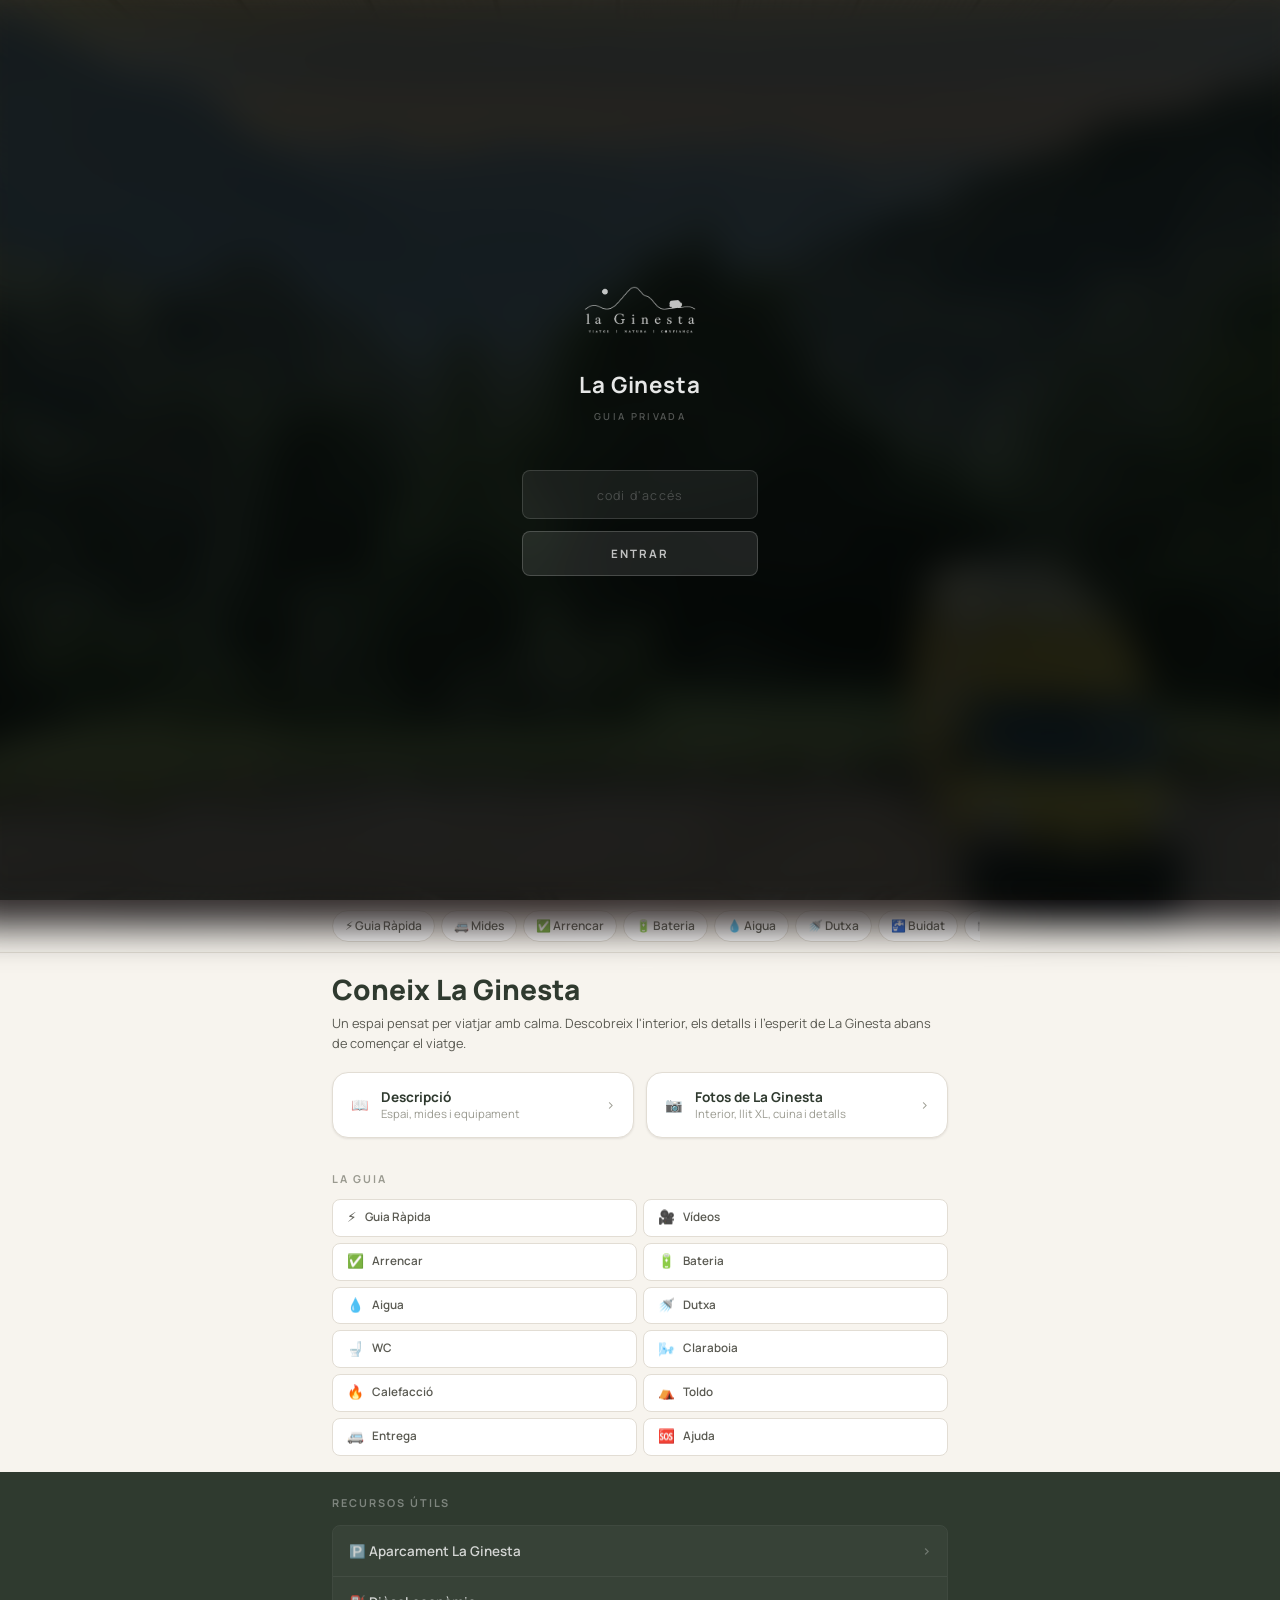
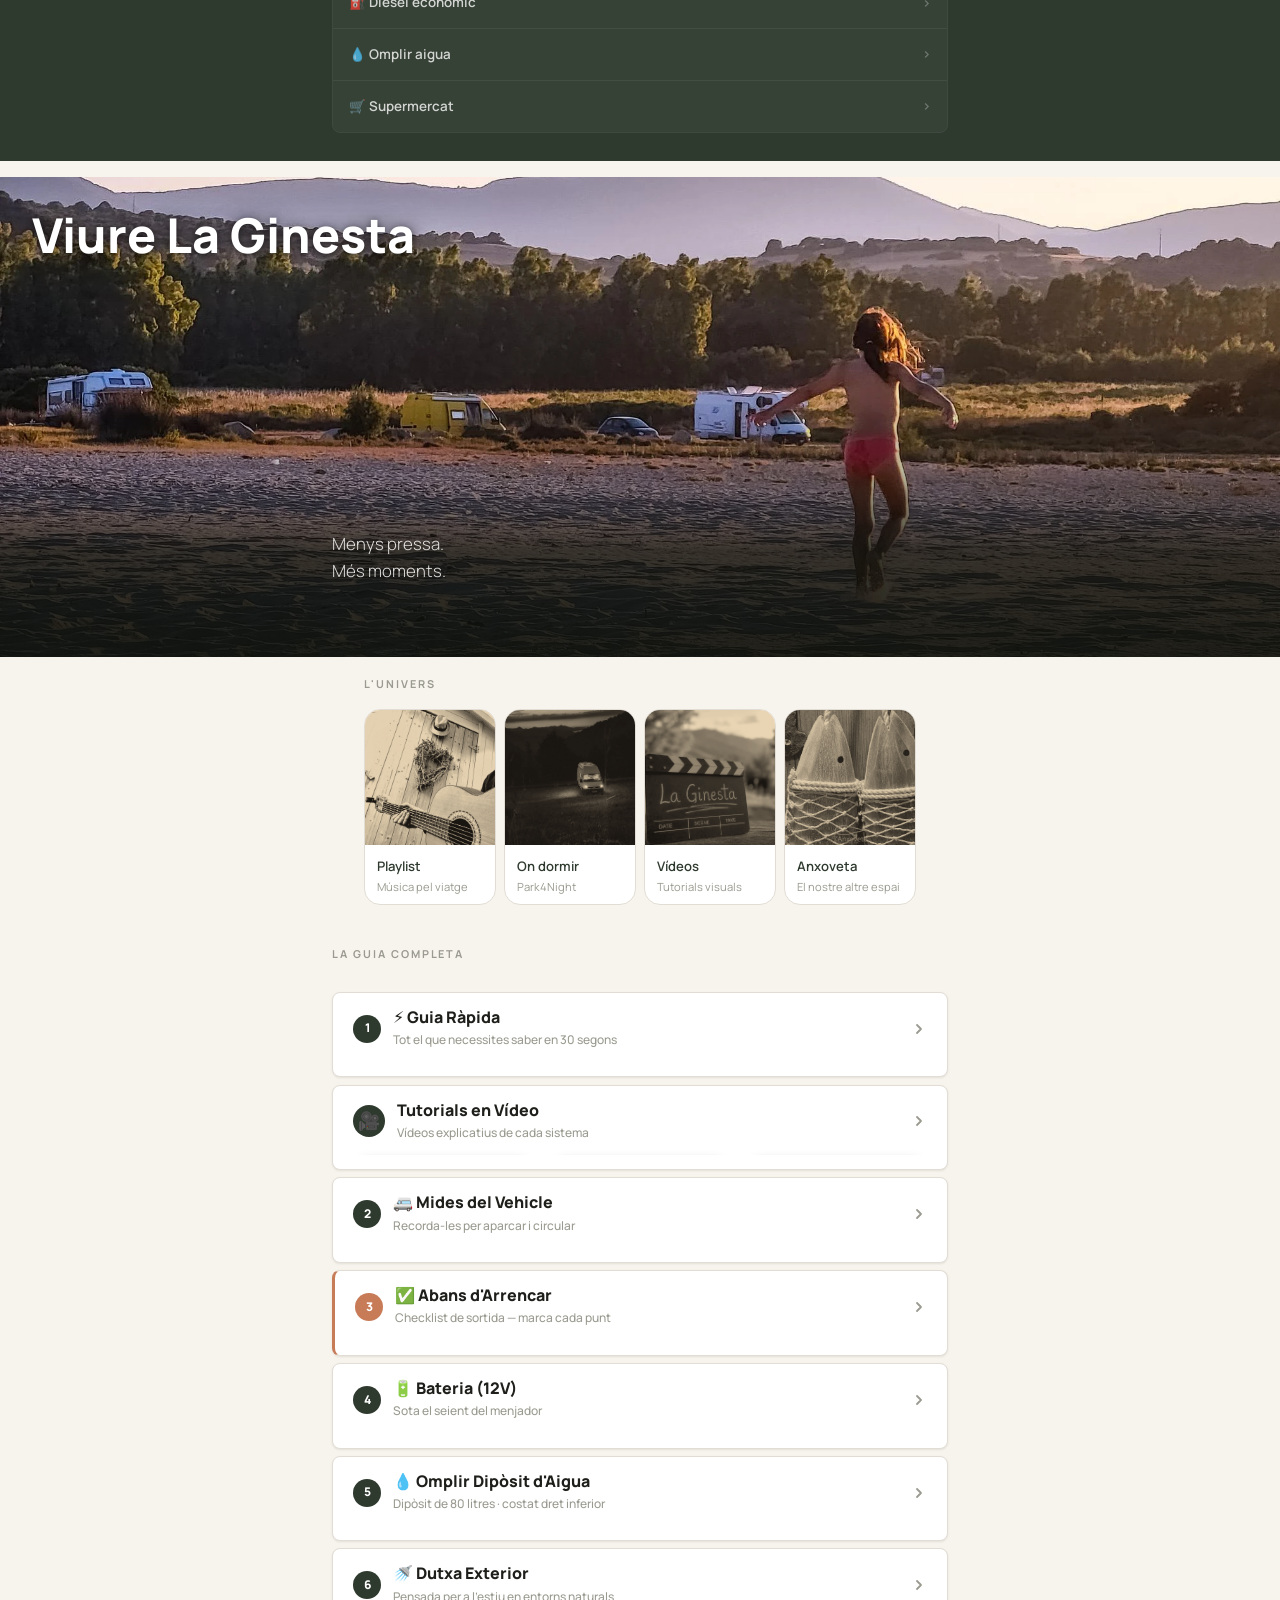
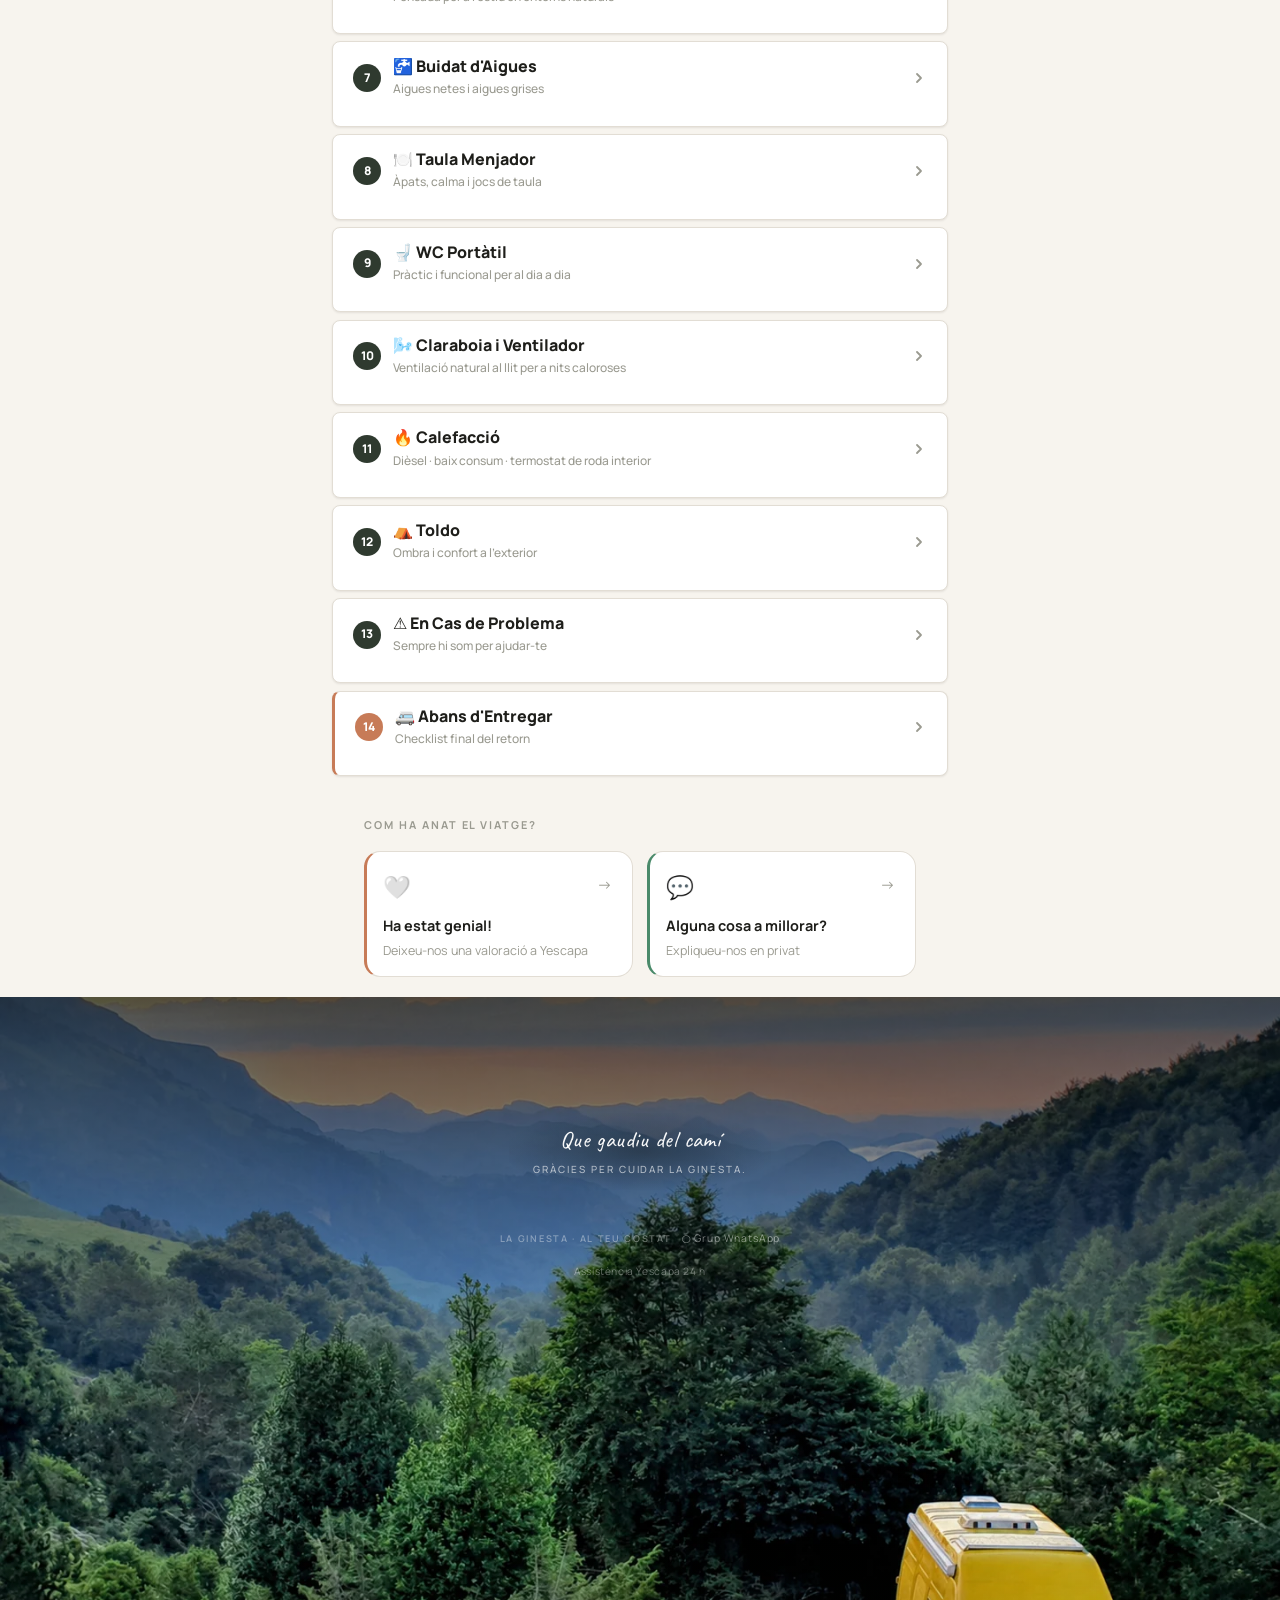
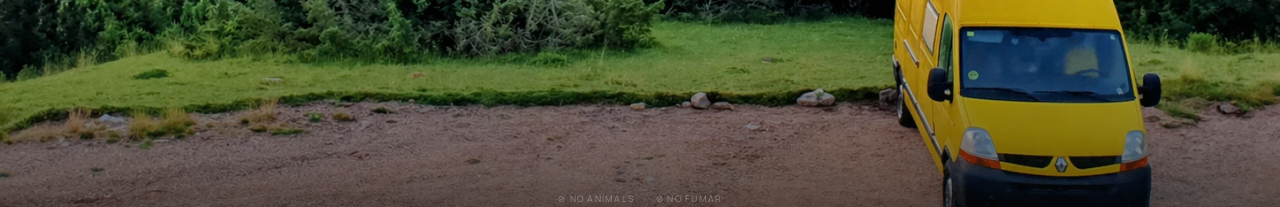
==== index.html @ e5a47723 "Completar migració imatges: buidat, WC i comiat a WebP - Seccions buidat, WC i farewell: últimes ref" ====
<!DOCTYPE html>
<html lang="ca">
<head>
  <meta charset="UTF-8">
  <meta name="viewport" content="width=device-width, initial-scale=1.0">

  <title>La Ginesta — Guia Digital per a Hostes</title>
  <meta name="description" content="La teva llar sobre rodes. Guia digital premium per als hostes de La Ginesta — tot el que necessites per viure el viatge amb calma, confiança i connexió amb la natura.">

  <!-- Open Graph -->
  <meta property="og:title" content="La Ginesta — Guia Digital">
  <meta property="og:description" content="La teva llar sobre rodes. Viatge, Natura i Confiança.">
  <meta property="og:image" content="assets/images/mare-nena-ginesta-interior.webp">
  <meta property="og:type" content="website">
  <meta property="og:locale" content="ca_ES">

  <!-- Favicon -->
  <link rel="icon" href="data:image/svg+xml,<svg xmlns='http://www.w3.org/2000/svg' viewBox='0 0 32 32'><text y='28' font-size='28'>🌾</text></svg>">

  <!-- Fonts -->
  <link rel="preconnect" href="https://fonts.googleapis.com">
  <link rel="preconnect" href="https://fonts.gstatic.com" crossorigin>
  <link href="https://fonts.googleapis.com/css2?family=Manrope:wght@400;500;600;700;800&family=Caveat:wght@600&display=swap" rel="stylesheet">

  <link rel="stylesheet" href="style.css?v=40">
  <script>if(localStorage.getItem('lg-unlocked')==='1'){document.documentElement.classList.add('lg-unlocked');}</script>
</head>
<body>

  <!-- ═══════════════════════════════════════
       PORTA D'ACCÉS PRIVADA
  ═══════════════════════════════════════ -->
  <div class="gate" id="gate" role="dialog" aria-modal="true" aria-label="Accés privat">
    <div class="gate-bg" aria-hidden="true">
      <img src="assets/images/farewell-mountains.webp" alt="" class="gate-bg-img">
      <div class="gate-tint"></div>
    </div>
    <div class="gate-inner">
      <img src="assets/logo/logo-la-ginesta-transparent.png" alt="La Ginesta" class="gate-logo">
      <p class="gate-name">La Ginesta</p>
      <p class="gate-sub">guia privada</p>
      <form class="gate-form" id="gate-form" novalidate>
        <input type="text" class="gate-input" id="gate-input"
               placeholder="codi d'accés"
               autocomplete="off" autocorrect="off"
               autocapitalize="none" spellcheck="false">
        <button type="submit" class="gate-btn">Entrar</button>
      </form>
      <p class="gate-error" id="gate-error" aria-live="polite">Codi incorrecte.</p>
    </div>
  </div>

  <!-- ═══════════════════════════════════════
       HEADER
  ═══════════════════════════════════════ -->
  <header class="site-header" id="site-header">
    <div class="header-inner">
      <a href="#top" class="header-brand">
        <img src="assets/logo/logo-la-ginesta-transparent.png" alt="La Ginesta" class="header-logo">
      </a>
      <nav class="header-nav" aria-label="Navegació">
        <a href="#s-rapida">Guia Ràpida</a>
        <a href="#s-bateria">Bateria</a>
        <a href="#s-aigua">Aigua</a>
        <a href="#s-calefaccio">Calefacció</a>
        <a href="#s-problema">Contacte</a>
        <a href="#s-entregar">Entregar</a>
      </nav>
    </div>
  </header>

  <!-- ═══════════════════════════════════════
       1 · IMPACTE — HERO
  ═══════════════════════════════════════ -->
  <section class="hero" id="top">
    <div class="hero-media">
      <img
        src="assets/images/mare-nena-ginesta-interior.webp"
        alt="Mare i filla relaxant-se a l'interior de La Ginesta amb vista als arbres"
        class="hero-img"
        loading="eager"
      >
      <div class="hero-overlay"></div>
    </div>
    <div class="hero-content">
      <p class="hero-eyebrow">VIATGE · NATURA · CONFIANÇA</p>
      <h1 class="hero-title">La teva llar<br>sobre rodes</h1>
      <p class="hero-sub">La fusta, la llum i la senzillesa creen un ambient<br class="br-desktop"> que convida a baixar el ritme.</p>
      <a href="#s-rapida" class="hero-cta">
        Comença la guia
        <svg width="14" height="14" viewBox="0 0 14 14" fill="none" aria-hidden="true">
          <path d="M7 2v10M2 7l5 5 5-5" stroke="currentColor" stroke-width="1.8" stroke-linecap="round" stroke-linejoin="round"/>
        </svg>
      </a>
      <a href="https://chat.whatsapp.com/KkFQ89DCL0D7LMRkyQKNfV" class="hero-wa-pill" target="_blank" rel="noopener noreferrer" aria-label="Contacte WhatsApp">
        💬 Dubtes? WhatsApp
      </a>
    </div>
    <button class="hero-pan-btn hero-pan-left"  id="hero-pan-left"  aria-label="Explorar esquerra" aria-hidden="true">
      <svg width="18" height="18" viewBox="0 0 18 18" fill="none"><path d="M11 14L6 9l5-5" stroke="white" stroke-width="2" stroke-linecap="round" stroke-linejoin="round"/></svg>
    </button>
    <button class="hero-pan-btn hero-pan-right" id="hero-pan-right" aria-label="Explorar dreta"    aria-hidden="true">
      <svg width="18" height="18" viewBox="0 0 18 18" fill="none"><path d="M7 4l5 5-5 5" stroke="white" stroke-width="2" stroke-linecap="round" stroke-linejoin="round"/></svg>
    </button>
    <div class="hero-scroll-hint" aria-hidden="true">
      <span></span>
    </div>
  </section>

  <!-- ═══════════════════════════════════════
       NAV PILLS (sticky, desktop)
  ═══════════════════════════════════════ -->
  <div class="pills-bar" id="pills-bar" role="navigation" aria-label="Seccions de la guia">
    <div class="pills-inner">
      <a href="#s-rapida"     class="pill">⚡ Guia Ràpida</a>
      <a href="#s-mides"      class="pill">🚐 Mides</a>
      <a href="#s-arrencar"   class="pill">✅ Arrencar</a>
      <a href="#s-bateria"    class="pill">🔋 Bateria</a>
      <a href="#s-aigua"      class="pill">💧 Aigua</a>
      <a href="#s-dutxa"      class="pill">🚿 Dutxa</a>
      <a href="#s-buidat"     class="pill">🚰 Buidat</a>
      <a href="#s-taula"      class="pill">🍽️ Taula</a>
      <a href="#s-wc"         class="pill">🚽 WC</a>
      <a href="#s-claraboia"  class="pill">🌬️ Claraboia</a>
      <a href="#s-calefaccio" class="pill">🔥 Calefacció</a>
      <a href="#s-toldo"      class="pill">⛺ Toldo</a>
      <a href="#s-problema"   class="pill">🆘 Ajuda</a>
      <a href="#s-entregar"   class="pill">🚐 Entregar</a>
    </div>
  </div>

  <main>

    <!-- ═══════════════════════════════════════
         1b · CONEIX LA GINESTA
    ═══════════════════════════════════════ -->
    <section class="know-section fade-in">

      <div class="know-intro">
        <h2 class="know-title">Coneix La Ginesta</h2>
        <p class="know-sub">Un espai pensat per viatjar amb calma. Descobreix l'interior, els detalls i l'esperit de La Ginesta abans de començar el viatge.</p>
      </div>

      <div class="know-cards">

        <!-- Targeta 1: Descripció -->
        <div class="know-card" id="desc-card">
          <button class="know-card-hd" id="desc-toggle" aria-expanded="false" aria-controls="desc-body">
            <span class="know-card-icon">📖</span>
            <div class="know-card-info">
              <p class="know-card-title">Descripció</p>
              <p class="know-card-sub">Espai, mides i equipament</p>
            </div>
            <span class="know-card-arrow">›</span>
          </button>
          <div class="know-card-body-wrap" id="desc-body">
            <div class="know-card-body">
              <p class="desc-body-text">La Ginesta és una <strong>Renault Master L3H3</strong> de 145 cv camperitzada amb un interior de fusta natural que crea un ambient càlid i acollidor, ideal per viatjar en parella o en solitari.</p>
              <ul class="desc-full-list">
                <li><span class="desc-full-icon">🛏️</span> Llit fix XL · 1,88 × 1,70 m</li>
                <li><span class="desc-full-icon">🏠</span> Alçada interior · espai per estar dret</li>
                <li><span class="desc-full-icon">🔥</span> Calefacció estacionària diesel</li>
                <li><span class="desc-full-icon">🍳</span> Cuina completa amb gas</li>
                <li><span class="desc-full-icon">💧</span> Aigüera amb aigua corrent</li>
                <li><span class="desc-full-icon">❄️</span> Nevera portàtil Isotherm</li>
                <li><span class="desc-full-icon">🚲</span> Garatge posterior · espai bicicletes</li>
                <li><span class="desc-full-icon">👥</span> 3 places a la cabina</li>
              </ul>
              <a href="https://www.yescapa.es/campers/114702" class="desc-yescapa" target="_blank" rel="noopener noreferrer">
                Veure fitxa completa a Yescapa <span class="desc-yescapa-arrow">→</span>
              </a>
            </div>
          </div>
        </div>

        <!-- Targeta 2: Fotos -->
        <div class="know-card know-photos" id="know-photos-card">
          <button class="know-card-hd" id="gallery-toggle" aria-expanded="false" aria-controls="gallery-body-wrap">
            <span class="know-card-icon">📷</span>
            <div class="know-card-info">
              <p class="know-card-title">Fotos de La Ginesta</p>
              <p class="know-card-sub">Interior, llit XL, cuina i detalls</p>
            </div>
            <span class="know-card-arrow">›</span>
          </button>
          <div class="gallery-body-wrap" id="gallery-body-wrap">
            <div class="gallery-body">

              <div class="gallery-group">
                <div class="gallery-grid">
                  <figure class="gallery-item"><img src="assets/images/exterior-furgo-platja.webp"    alt="La Ginesta aparcada a la platja" loading="lazy"></figure>
                  <figure class="gallery-item"><img src="assets/images/exterior-furgo-muntanyes.webp" alt="La Ginesta a la muntanya amb natura al voltant" loading="lazy"></figure>
                </div>
              </div>

              <div class="gallery-group">
                <p class="gallery-group-lbl">Llit XL</p>
                <div class="gallery-grid">
                  <figure class="gallery-item"><img src="assets/images/interior-llit-claraboia.webp" alt="Llit gran de La Ginesta amb claraboia i llum natural"  loading="lazy"></figure>
                  <figure class="gallery-item"><img src="assets/images/interior-cuina-llit.webp"      alt="Interior càlid de La Ginesta amb llit i cuina integrats" loading="lazy"></figure>
                </div>
              </div>

              <div class="gallery-group">
                <p class="gallery-group-lbl">Cuina</p>
                <div class="gallery-grid">
                  <figure class="gallery-item"><img src="assets/images/interior-cuina-porta-oberta.webp"  alt="Cuina de La Ginesta amb la porta oberta i natura a fora"  loading="lazy"></figure>
                  <figure class="gallery-item"><img src="assets/images/interior-cuina-nevera.webp"         alt="Nevera portàtil Isotherm a l'interior de La Ginesta" loading="lazy"></figure>
                  <figure class="gallery-item"><img src="assets/images/interior-cuina-aixeta.webp"         alt="Aigüera amb aigua corrent a la cuina de La Ginesta" loading="lazy"></figure>
                </div>
              </div>

              <div class="gallery-group">
                <p class="gallery-group-lbl">Menjador</p>
                <div class="gallery-grid gallery-grid-single">
                  <figure class="gallery-item"><img src="assets/images/interior-taula-menjador.webp" alt="Taula menjador plegable de La Ginesta per als àpats" loading="lazy"></figure>
                </div>
              </div>

              <div class="gallery-group">
                <p class="gallery-group-lbl">Garatge · Espai bicicletes</p>
                <div class="gallery-grid gallery-grid-single">
                  <figure class="gallery-item"><img src="assets/images/interior-posterior-bicicletes.webp" alt="Garatge posterior de La Ginesta amb espai per a bicicletes" loading="lazy"></figure>
                </div>
              </div>

              <div class="gallery-group">
                <p class="gallery-group-lbl">Cabina · 3 places</p>
                <div class="gallery-grid gallery-grid-single">
                  <figure class="gallery-item"><img src="assets/images/interior-cabina-volant.webp" alt="Cabina de conducció de La Ginesta amb tres places" loading="lazy"></figure>
                </div>
              </div>

            </div>
          </div>
        </div>

      </div>
    </section>

    <!-- ═══════════════════════════════════════
         2 · ACCIÓ — Mini dashboard LA GUIA
    ═══════════════════════════════════════ -->
    <nav class="section-grid fade-in" aria-label="Índex de la guia">
      <p class="sec-label">LA GUIA</p>
      <div class="sg-grid">
        <a href="#s-rapida"     class="sg-item"><span class="sg-icon">⚡</span><span class="sg-lbl">Guia Ràpida</span></a>
        <a href="#s-videos"     class="sg-item"><span class="sg-icon">🎥</span><span class="sg-lbl">Vídeos</span></a>
        <a href="#s-arrencar"   class="sg-item"><span class="sg-icon">✅</span><span class="sg-lbl">Arrencar</span></a>
        <a href="#s-bateria"    class="sg-item"><span class="sg-icon">🔋</span><span class="sg-lbl">Bateria</span></a>
        <a href="#s-aigua"      class="sg-item"><span class="sg-icon">💧</span><span class="sg-lbl">Aigua</span></a>
        <a href="#s-dutxa"      class="sg-item"><span class="sg-icon">🚿</span><span class="sg-lbl">Dutxa</span></a>
        <a href="#s-wc"         class="sg-item"><span class="sg-icon">🚽</span><span class="sg-lbl">WC</span></a>
        <a href="#s-claraboia"  class="sg-item"><span class="sg-icon">🌬️</span><span class="sg-lbl">Claraboia</span></a>
        <a href="#s-calefaccio" class="sg-item"><span class="sg-icon">🔥</span><span class="sg-lbl">Calefacció</span></a>
        <a href="#s-toldo"      class="sg-item"><span class="sg-icon">⛺</span><span class="sg-lbl">Toldo</span></a>
        <a href="#s-entregar"   class="sg-item"><span class="sg-icon">🚐</span><span class="sg-lbl">Entrega</span></a>
        <a href="#s-problema"   class="sg-item"><span class="sg-icon">🆘</span><span class="sg-lbl">Ajuda</span></a>
      </div>
    </nav>

    <!-- ═══════════════════════════════════════
         3 · LOGÍSTICA — Recursos útils
    ═══════════════════════════════════════ -->
    <section class="recursos-utils fade-in">
      <div class="ru-wrap">
        <p class="sec-label">RECURSOS ÚTILS</p>
        <div class="ru-list">

          <details class="ru-item">
            <summary class="ru-summary">
              <span>🅿️ Aparcament La Ginesta</span>
              <span class="ru-arrow">›</span>
            </summary>
            <div class="ru-body">
              <p>Situat a Gavà (bona comunicació).</p>
              <p>Rebràs la ubicació exacta directament al grup privat de WhatsApp.</p>
              <p>Pàrquing vigilat durant tot el viatge.</p>
            </div>
          </details>

          <details class="ru-item">
            <summary class="ru-summary">
              <span>⛽ Dièsel econòmic</span>
              <span class="ru-arrow">›</span>
            </summary>
            <div class="ru-body">
              <p>A només 5 minuts del punt d'entrega i retorn.</p>
              <p>ES BonÀrea.</p>
              <a href="https://maps.app.goo.gl/cj6ZBVBxsYHfM6bcA?g_st=ac" class="ru-map" target="_blank" rel="noopener noreferrer">📍 Obrir Google Maps</a>
            </div>
          </details>

          <details class="ru-item">
            <summary class="ru-summary">
              <span>💧 Omplir aigua</span>
              <span class="ru-arrow">›</span>
            </summary>
            <div class="ru-body">
              <p>Punt d'aigua disponible a la mateixa gasolinera BonÀrea.</p>
              <a href="https://maps.app.goo.gl/cj6ZBVBxsYHfM6bcA?g_st=ac" class="ru-map" target="_blank" rel="noopener noreferrer">📍 Obrir Google Maps</a>
            </div>
          </details>

          <details class="ru-item">
            <summary class="ru-summary">
              <span>🛒 Supermercat</span>
              <span class="ru-arrow">›</span>
            </summary>
            <div class="ru-body">
              <p>Zona comercial Ànec Blau.</p>
              <p>Ideal per fer l'última compra abans de sortir.</p>
              <a href="https://maps.app.goo.gl/yVmpdFPgTVzhx3n4A?g_st=ac" class="ru-map" target="_blank" rel="noopener noreferrer">📍 Obrir Google Maps</a>
            </div>
          </details>

        </div>
      </div>
    </section>

    <!-- ═══════════════════════════════════════
         4 · EMOCIÓ — Postal panoràmica
    ═══════════════════════════════════════ -->
    <section class="emotional fade-in">
      <div class="emotional-inner">
        <img
          src="assets/images/platja-nena-llibertat.webp"
          alt="Nena corrent lliure a la platja al capvespre, vivint el moment"
          class="emotional-img"
          loading="lazy"
        >
        <div class="emotional-overlay"></div>
        <h2 class="emotional-title">Viure La Ginesta</h2>
        <div class="emotional-content">
          <p class="emotional-sub">Menys pressa.<br>Més moments.</p>
        </div>
      </div>
    </section>

    <!-- ═══════════════════════════════════════
         5 · EXPERIÈNCIA — L'univers La Ginesta
    ═══════════════════════════════════════ -->
    <section class="experiencia fade-in">
      <div class="container">
        <p class="sec-label">L'UNIVERS</p>
        <div class="exp-grid">

          <a href="https://open.spotify.com/" class="exp-card exp-card-photo" target="_blank" rel="noopener noreferrer">
            <img src="assets/images/exp-playlist-guitarra.webp" alt="Guitarra al costat de la mar — playlist de viatge La Ginesta" class="exp-card-img" style="object-position: center 60%;" loading="lazy">
            <div class="exp-info">
              <strong class="exp-name">Playlist</strong>
              <span class="exp-sub">Música pel viatge</span>
            </div>
          </a>

          <a href="https://share.google/sXTdrcIyOlNzTImpw" class="exp-card exp-card-photo" target="_blank" rel="noopener noreferrer">
            <img src="assets/images/exp-park4night-furgoneta.webp" alt="Furgoneta camping al Park4Night — on dormir amb La Ginesta" class="exp-card-img" style="object-position: center 30%;" loading="lazy">
            <div class="exp-info">
              <strong class="exp-name">On dormir</strong>
              <span class="exp-sub">Park4Night</span>
            </div>
          </a>

          <a href="#s-videos" class="exp-card exp-card-photo">
            <img src="assets/images/exp-videos-claqueta.webp" alt="Claqueta de cinema — tutorials en vídeo de La Ginesta" class="exp-card-img" style="object-position: center 55%;" loading="lazy">
            <div class="exp-info">
              <strong class="exp-name">Vídeos</strong>
              <span class="exp-sub">Tutorials visuals</span>
            </div>
          </a>

          <a href="https://airbnb.com/h/anxoveta" class="exp-card exp-card-photo" target="_blank" rel="noopener noreferrer">
            <img src="assets/images/exp-anxoveta-sepia.webp" alt="Anxoveta — l'altre espai de La Ginesta a Airbnb" class="exp-card-img" style="object-position: center 18%;" loading="lazy">
            <div class="exp-info">
              <strong class="exp-name">Anxoveta</strong>
              <span class="exp-sub">El nostre altre espai</span>
            </div>
          </a>

        </div>
      </div>
    </section>

    <!-- ═══════════════════════════════════════
         7 · UTILITAT — Guia completa (accordion)
    ═══════════════════════════════════════ -->
    <div class="guide-label container fade-in">
      <p class="sec-label">LA GUIA COMPLETA</p>
    </div>

    <div class="cards-wrap">

      <!-- ─── 1 · GUIA RÀPIDA ──────────────── -->
      <section id="s-rapida" class="card fade-in">
        <div class="card-hd">
          <span class="card-num">1</span>
          <div>
            <h2>⚡ Guia Ràpida</h2>
            <p class="card-sub">Tot el que necessites saber en 30 segons</p>
          </div>
          <span class="card-chevron" aria-hidden="true">
            <svg width="16" height="16" viewBox="0 0 16 16" fill="none"><path d="M6 4l4 4-4 4" stroke="currentColor" stroke-width="1.8" stroke-linecap="round" stroke-linejoin="round"/></svg>
          </span>
        </div>
        <div class="card-body-wrap">
          <div class="card-body">
            <div class="callout callout-amber">
              <p class="callout-title">🔑 3 CLAUS</p>
              <div class="key-row">
                <span class="key-badge">1</span>
                <div><strong>Clau Principal — automàtica</strong><br>Obre les portes, arrenca la Ginesta i obre el dipòsit de dièsel.</div>
              </div>
              <div class="key-row">
                <span class="key-badge">2</span>
                <div><strong>Clau Petita Plana</strong><br>Obre el tap per emplenar el dipòsit d'aigua.</div>
              </div>
              <div class="key-row">
                <span class="key-badge">3</span>
                <div><strong>Clau Petita Romboidal</strong><br>És la de la palanca de seguretat.</div>
              </div>
            </div>
            <div class="quick-grid">
              <div class="qg-item">
                <span class="qg-icon">⛽</span>
                <div><strong>Dièsel</strong><p>Tapa davantera dreta · Clau principal</p></div>
              </div>
              <div class="qg-item">
                <span class="qg-icon">💧</span>
                <div><strong>Dipòsit Aigua</strong><p>Costat dret inferior · Clau romboïdal</p></div>
              </div>
              <div class="qg-item">
                <span class="qg-icon">🔌</span>
                <div><strong>Cable 220V</strong><p>Cabina davantera, entre els dos seients</p></div>
              </div>
              <div class="qg-item">
                <span class="qg-icon">🔥</span>
                <div><strong>Calefacció</strong><p>Baix consum · termostat de roda interior</p></div>
              </div>
            </div>
          </div>
        </div>
      </section>

      <!-- ─── VÍDEOS ──────────────────────── -->
      <section id="s-videos" class="card fade-in">
        <div class="card-hd">
          <span class="card-num card-num-icon">🎥</span>
          <div>
            <h2>Tutorials en Vídeo</h2>
            <p class="card-sub">Vídeos explicatius de cada sistema</p>
          </div>
          <span class="card-chevron" aria-hidden="true">
            <svg width="16" height="16" viewBox="0 0 16 16" fill="none"><path d="M6 4l4 4-4 4" stroke="currentColor" stroke-width="1.8" stroke-linecap="round" stroke-linejoin="round"/></svg>
          </span>
        </div>
        <div class="card-body-wrap">
          <div class="card-body">
            <div class="vid-grid">

              <a href="https://www.youtube.com/watch?v=FkLXu01P6ko" class="vid-card" target="_blank" rel="noopener noreferrer">
                <div class="vid-thumb">
                  <img src="https://img.youtube.com/vi/FkLXu01P6ko/mqdefault.jpg" alt="Omplir dipòsit d'aigua" loading="lazy">
                  <div class="vid-play"><svg width="20" height="20" viewBox="0 0 20 20" fill="none"><circle cx="10" cy="10" r="10" fill="rgba(0,0,0,.55)"/><path d="M8 7l6 3-6 3V7z" fill="white"/></svg></div>
                </div>
                <p class="vid-title">💧 Omplir dipòsit d'aigua</p>
              </a>

              <a href="https://www.youtube.com/watch?v=_EFZa0Rk7mY" class="vid-card" target="_blank" rel="noopener noreferrer">
                <div class="vid-thumb">
                  <img src="https://img.youtube.com/vi/_EFZa0Rk7mY/mqdefault.jpg" alt="Dutxa exterior" loading="lazy">
                  <div class="vid-play"><svg width="20" height="20" viewBox="0 0 20 20" fill="none"><circle cx="10" cy="10" r="10" fill="rgba(0,0,0,.55)"/><path d="M8 7l6 3-6 3V7z" fill="white"/></svg></div>
                </div>
                <p class="vid-title">🚿 Dutxa exterior</p>
              </a>

              <a href="https://www.youtube.com/watch?v=qQqkv3w6hV0" class="vid-card" target="_blank" rel="noopener noreferrer">
                <div class="vid-thumb">
                  <img src="https://img.youtube.com/vi/qQqkv3w6hV0/mqdefault.jpg" alt="Muntatge taula menjador" loading="lazy">
                  <div class="vid-play"><svg width="20" height="20" viewBox="0 0 20 20" fill="none"><circle cx="10" cy="10" r="10" fill="rgba(0,0,0,.55)"/><path d="M8 7l6 3-6 3V7z" fill="white"/></svg></div>
                </div>
                <p class="vid-title">🍽️ Taula menjador</p>
              </a>

              <a href="https://www.youtube.com/watch?v=iSwgulNEDD4" class="vid-card" target="_blank" rel="noopener noreferrer">
                <div class="vid-thumb">
                  <img src="https://img.youtube.com/vi/iSwgulNEDD4/mqdefault.jpg" alt="WC portàtil" loading="lazy">
                  <div class="vid-play"><svg width="20" height="20" viewBox="0 0 20 20" fill="none"><circle cx="10" cy="10" r="10" fill="rgba(0,0,0,.55)"/><path d="M8 7l6 3-6 3V7z" fill="white"/></svg></div>
                </div>
                <p class="vid-title">🚽 WC portàtil</p>
              </a>

              <a href="https://www.youtube.com/watch?v=DPLw596qS2U" class="vid-card" target="_blank" rel="noopener noreferrer">
                <div class="vid-thumb">
                  <img src="https://img.youtube.com/vi/DPLw596qS2U/mqdefault.jpg" alt="Claraboia i ventilador" loading="lazy">
                  <div class="vid-play"><svg width="20" height="20" viewBox="0 0 20 20" fill="none"><circle cx="10" cy="10" r="10" fill="rgba(0,0,0,.55)"/><path d="M8 7l6 3-6 3V7z" fill="white"/></svg></div>
                </div>
                <p class="vid-title">🌬️ Claraboia i ventilador</p>
              </a>

              <a href="https://www.youtube.com/watch?v=77sklN7QHbU" class="vid-card" target="_blank" rel="noopener noreferrer">
                <div class="vid-thumb">
                  <img src="https://img.youtube.com/vi/77sklN7QHbU/mqdefault.jpg" alt="Calefacció" loading="lazy">
                  <div class="vid-play"><svg width="20" height="20" viewBox="0 0 20 20" fill="none"><circle cx="10" cy="10" r="10" fill="rgba(0,0,0,.55)"/><path d="M8 7l6 3-6 3V7z" fill="white"/></svg></div>
                </div>
                <p class="vid-title">🔥 Calefacció</p>
              </a>

            </div>
          </div>
        </div>
      </section>

      <!-- ─── 2 · MIDES ────────────────────── -->
      <section id="s-mides" class="card fade-in">
        <div class="card-hd">
          <span class="card-num">2</span>
          <div>
            <h2>🚐 Mides del Vehicle</h2>
            <p class="card-sub">Recorda-les per aparcar i circular</p>
          </div>
          <span class="card-chevron" aria-hidden="true">
            <svg width="16" height="16" viewBox="0 0 16 16" fill="none"><path d="M6 4l4 4-4 4" stroke="currentColor" stroke-width="1.8" stroke-linecap="round" stroke-linejoin="round"/></svg>
          </span>
        </div>
        <div class="card-body-wrap">
          <div class="card-body">
            <div class="dims">
              <div class="dim-card">
                <span class="dim-val">2,85 m</span>
                <span class="dim-lbl">Alçada ↕️</span>
              </div>
              <div class="dim-card">
                <span class="dim-val">1,90 m</span>
                <span class="dim-lbl">Amplada ↔️</span>
              </div>
              <div class="dim-card">
                <span class="dim-val">6,30 m</span>
                <span class="dim-lbl">Longitud ↔️</span>
              </div>
            </div>
            <div class="callout callout-red">
              <p>⚠️ <strong>Vigileu</strong> passos inferiors, pàrquings baixos i branques.</p>
              <p>🌳 <strong>Eviteu</strong> branques baixes, camins estrets i fortes pendents.</p>
              <p>🅿️ <strong>Evitar</strong> girs tancats i quedar encaixonat entre vehicles.</p>
            </div>
          </div>
        </div>
      </section>

      <!-- ─── 3 · ARRENCAR ─────────────────── -->
      <section id="s-arrencar" class="card card-key fade-in">
        <div class="card-hd">
          <span class="card-num">3</span>
          <div>
            <h2>✅ Abans d'Arrencar</h2>
            <p class="card-sub">Checklist de sortida — marca cada punt</p>
          </div>
          <span class="card-chevron" aria-hidden="true">
            <svg width="16" height="16" viewBox="0 0 16 16" fill="none"><path d="M6 4l4 4-4 4" stroke="currentColor" stroke-width="1.8" stroke-linecap="round" stroke-linejoin="round"/></svg>
          </span>
        </div>
        <div class="card-body-wrap">
          <div class="card-body">
            <div class="callout callout-warm">
              <ul class="checklist" id="cl-start">
                <li><label class="chk"><input type="checkbox" data-id="s1"><span class="chk-box"></span><span>2 Claraboies tancades</span></label></li>
                <li><label class="chk"><input type="checkbox" data-id="s2"><span class="chk-box"></span><span>Gas tancat</span></label></li>
                <li><label class="chk"><input type="checkbox" data-id="s3"><span class="chk-box"></span><span>Objectes guardats</span></label></li>
                <li><label class="chk"><input type="checkbox" data-id="s4"><span class="chk-box"></span><span>Portes i armaris tancats</span></label></li>
                <li><label class="chk"><input type="checkbox" data-id="s5"><span class="chk-box"></span><span>Revisar maniobra de sortida</span></label></li>
                <li><label class="chk"><input type="checkbox" data-id="s6"><span class="chk-box"></span><span>Plegar toldo</span></label></li>
                <li><label class="chk"><input type="checkbox" data-id="s7"><span class="chk-box"></span><span>Calefacció tancada</span></label></li>
              </ul>
              <button class="reset-btn" data-list="cl-start">↺ Reiniciar</button>
            </div>
          </div>
        </div>
      </section>

      <!-- ─── 4 · BATERIA ──────────────────── -->
      <section id="s-bateria" class="card fade-in">
        <div class="card-hd">
          <span class="card-num">4</span>
          <div>
            <h2>🔋 Bateria (12V)</h2>
            <p class="card-sub">Sota el seient del menjador</p>
          </div>
          <span class="card-chevron" aria-hidden="true">
            <svg width="16" height="16" viewBox="0 0 16 16" fill="none"><path d="M6 4l4 4-4 4" stroke="currentColor" stroke-width="1.8" stroke-linecap="round" stroke-linejoin="round"/></svg>
          </span>
        </div>
        <div class="card-body-wrap">
          <div class="card-body">
            <p class="body-note">Proporciona electricitat a:</p>
            <div class="tags-row">
              <span class="etag">💡 Llums</span>
              <span class="etag">🧊 Nevera</span>
              <span class="etag">🌬️ Ventilador</span>
              <span class="etag">🚰 Aixeta</span>
              <span class="etag">🔌 USB</span>
            </div>
            <div class="two-col">
              <div class="info-block">
                <h3>🚐 Durant la Ruta</h3>
                <p>La bateria es carrega automàticament amb el motor i amb la placa solar.</p>
                <p class="ok-note">👉 No cal fer res.</p>
              </div>
              <div class="info-block">
                <h3>🏕️ En Repòs</h3>
                <p>Autonomia d'1–3 dies segons consum i radiació solar.</p>
                <p class="warn-note">👉 Cal controlar els nivells.</p>
              </div>
            </div>
            <div class="subsec">
              <h3>📊 Nivells de Bateria</h3>
              <p class="body-note">Consultar al termostat: girar la rodeta una vegada i mirar el número superior dret de la pantalla.</p>
              <figure class="photo">
                <img src="assets/images/termostat-calefaccio-voltatge.webp" alt="Termostat de la calefacció mostrant el voltatge de la bateria" loading="lazy">
                <figcaption>Termostat de la calefacció — número superior dret = voltatge</figcaption>
              </figure>
              <div class="levels">
                <div class="lv lv-g"><span class="lv-dot"></span><span class="lv-v">12.7–12.8V</span><span class="lv-txt">Plena</span></div>
                <div class="lv lv-g"><span class="lv-dot"></span><span class="lv-v">12.5V</span><span class="lv-txt">Correcte</span></div>
                <div class="lv lv-y"><span class="lv-dot"></span><span class="lv-v">12.3V</span><span class="lv-txt">Mitja càrrega</span></div>
                <div class="lv lv-o"><span class="lv-dot"></span><span class="lv-v">12.1V</span><span class="lv-txt lv-alert">⚠️ Cal carregar</span></div>
                <div class="lv lv-r"><span class="lv-dot"></span><span class="lv-v">12.0V</span><span class="lv-txt lv-alert">⚠️ Cal carregar</span></div>
                <div class="lv lv-d"><span class="lv-dot"></span><span class="lv-v">11.8V</span><span class="lv-txt lv-danger">⚠️⚠️ Perill de descàrrega</span></div>
              </div>
            </div>
            <div class="subsec">
              <h3>⚡ Carregar la Bateria</h3>
              <div class="options">
                <div class="opt-card">
                  <div class="opt-label">Opció 1</div>
                  <p>🚐 Conduir <strong>60 minuts</strong></p>
                </div>
                <div class="opt-card">
                  <div class="opt-label">Opció 2</div>
                  <p>🔌 Connectar a <strong>220V</strong></p>
                  <small>Presa elèctrica de càmping</small>
                </div>
              </div>
              <details class="expand">
                <summary>Com connectar a 220V <span class="expand-arrow">›</span></summary>
                <div class="expand-body">
                  <ol class="steps">
                    <li>Agafar el cable allargador groc del compartiment posterior.</li>
                    <li>Connectar-lo a la presa del càmping.</li>
                    <li>Estendre completament el cable.</li>
                    <li>Connectar el cable negre (connexió bateria), entre els dos seients davanters, a la caixa del cable allargador.</li>
                    <li>La bateria <strong>emet un so</strong> i inicia la càrrega.</li>
                  </ol>
                  <figure class="photo">
                    <img src="assets/images/connexio-cable-220v.webp" alt="Connexió del cable d'alimentació 220V per carregar la bateria" loading="lazy">
                  </figure>
                  <div class="callout callout-gray">
                    <p>✅ Verificació a la segona bateria: indicador <strong>"Bull"</strong> en verd · <strong>"8A"</strong> en verd · <strong>"AGM&amp;WET"</strong> en vermell.</p>
                  </div>
                </div>
              </details>
            </div>
          </div>
        </div>
      </section>

      <!-- ─── 5 · AIGUA ────────────────────── -->
      <section id="s-aigua" class="card fade-in">
        <div class="card-hd">
          <span class="card-num">5</span>
          <div>
            <h2>💧 Omplir Dipòsit d'Aigua</h2>
            <p class="card-sub">Dipòsit de 80 litres · costat dret inferior</p>
          </div>
          <span class="card-chevron" aria-hidden="true">
            <svg width="16" height="16" viewBox="0 0 16 16" fill="none"><path d="M6 4l4 4-4 4" stroke="currentColor" stroke-width="1.8" stroke-linecap="round" stroke-linejoin="round"/></svg>
          </span>
        </div>
        <div class="card-body-wrap">
          <div class="card-body">
            <ol class="steps">
              <li>Agafa la clau negra plana.</li>
              <li>Obre el tap lateral.</li>
              <li>Connecta la mànega amb l'adaptador 📦 (guardat dins la caixa).</li>
              <li>Omple fins la línia horitzontal del dipòsit. 📍 Zona emmagatzematge darrera.</li>
              <li>Tanca el tap amb clau.</li>
              <li>Buida la mànega, retira l'adaptador i guarda-ho tot a la caixa.</li>
            </ol>
            <div class="video-block">
              <p class="video-lbl">🎥 Veure vídeo</p>
              <div class="video-wrap">
                <iframe src="https://www.youtube.com/embed/FkLXu01P6ko" title="Omplir dipòsit d'aigua" frameborder="0" allowfullscreen loading="lazy"></iframe>
              </div>
            </div>
            <figure class="photo">
              <figcaption>📍 Situació del dipòsit d'aigua</figcaption>
              <img src="assets/images/deposito-aigues-ubicacio.webp" alt="Ubicació del dipòsit d'aigua de 80 litres a La Ginesta" loading="lazy">
            </figure>
            <div class="callout callout-warm">
              <p>⚠️ No utilitzar amb el dipòsit buit.</p>
              <p>⚠️ El tap interior ha d'estar tancat.</p>
              <p>⚠️ No oblidar la mànega o l'adaptador.</p>
              <p>👉 Interrupcions a l'aixeta = falta d'aigua.</p>
              <p>🚰 Pots carregar d'aigua a gasolineres i càmpings.</p>
            </div>
          </div>
        </div>
      </section>

      <!-- ─── 6 · DUTXA ────────────────────── -->
      <section id="s-dutxa" class="card fade-in">
        <div class="card-hd">
          <span class="card-num">6</span>
          <div>
            <h2>🚿 Dutxa Exterior</h2>
            <p class="card-sub">Pensada per a l'estiu en entorns naturals</p>
          </div>
          <span class="card-chevron" aria-hidden="true">
            <svg width="16" height="16" viewBox="0 0 16 16" fill="none"><path d="M6 4l4 4-4 4" stroke="currentColor" stroke-width="1.8" stroke-linecap="round" stroke-linejoin="round"/></svg>
          </span>
        </div>
        <div class="card-body-wrap">
          <div class="card-body">
            <p class="body-note">☀️ L'aigua s'escalfa amb el sol.</p>
            <ol class="steps">
              <li>Agafa la dutxa sota els fogons de la cuina.</li>
              <li>Connecta-la a la presa exterior just darrere els fogons.</li>
              <li>Activa l'interruptor d'aigua i acciona la maneta del mànec.</li>
              <li>Utilitza i neteja / asseca abans de guardar.</li>
            </ol>
            <div class="video-block">
              <p class="video-lbl">🎥 Veure vídeo</p>
              <div class="video-wrap">
                <iframe src="https://www.youtube.com/embed/_EFZa0Rk7mY" title="Dutxa exterior" frameborder="0" allowfullscreen loading="lazy"></iframe>
              </div>
            </div>
            <div class="callout callout-teal">
              <p>🌿 Respecta el medi ambient amb l'ús de sabons i el drenatge de l'aigua a l'exterior.</p>
            </div>
          </div>
        </div>
      </section>

      <!-- ─── 7 · BUIDAT ───────────────────── -->
      <section id="s-buidat" class="card fade-in">
        <div class="card-hd">
          <span class="card-num">7</span>
          <div>
            <h2>🚰 Buidat d'Aigues</h2>
            <p class="card-sub">Aigues netes i aigues grises</p>
          </div>
          <span class="card-chevron" aria-hidden="true">
            <svg width="16" height="16" viewBox="0 0 16 16" fill="none"><path d="M6 4l4 4-4 4" stroke="currentColor" stroke-width="1.8" stroke-linecap="round" stroke-linejoin="round"/></svg>
          </span>
        </div>
        <div class="card-body-wrap">
          <div class="card-body">
            <div class="subsec-first">
              <h3>💧 8.1 · Aigues Netes</h3>
              <p>Obrir la maneta en posició horitzontal per evacuar les aigues netes.</p>
              <p>📍 Situada sota el vehicle, part posterior. Comprova al dipòsit de 80L que s'ha buidat completament.</p>
              <figure class="photo">
                <img src="assets/images/maneta-buidat-aigues-netes.webp" alt="Maneta de buidat del dipòsit d'aigues netes sota La Ginesta" loading="lazy">
              </figure>
            </div>
            <div class="subsec">
              <h3>🚿 8.2 · Aigues Grises (pica)</h3>
              <p>📍 Controlador de nivell al lateral del moble de cuina.</p>
              <div class="gw-levels">
                <div class="gwl gwl-g">🟢 <strong>Baix</strong> — dipòsit buit</div>
                <div class="gwl gwl-y">🟡 <strong>Mig</strong> — ús normal</div>
                <div class="gwl gwl-r">🔴 <strong>Alt</strong> — cal buidar</div>
              </div>
              <figure class="photo">
                <img src="assets/images/indicador-aigues-grises.webp" alt="Indicador de nivell de les aigues grises de La Ginesta" loading="lazy">
              </figure>
              <p>👉 Obrir palanca sota la camper · 📍 Part central, costat esquerre.</p>
              <figure class="photo photo-sm">
                <img src="assets/images/palanca-buidat-aigues-grises.webp" alt="Palanca de buidat de les aigues grises de La Ginesta" loading="lazy">
              </figure>
              <div class="callout callout-teal">
                <p>♻️ Utilitza zona autoritzada o bidó de 5L per evitar vessaments i respectar el medi ambient.</p>
              </div>
            </div>
          </div>
        </div>
      </section>

      <!-- ─── 8 · TAULA ────────────────────── -->
      <section id="s-taula" class="card fade-in">
        <div class="card-hd">
          <span class="card-num">8</span>
          <div>
            <h2>🍽️ Taula Menjador</h2>
            <p class="card-sub">Àpats, calma i jocs de taula</p>
          </div>
          <span class="card-chevron" aria-hidden="true">
            <svg width="16" height="16" viewBox="0 0 16 16" fill="none"><path d="M6 4l4 4-4 4" stroke="currentColor" stroke-width="1.8" stroke-linecap="round" stroke-linejoin="round"/></svg>
          </span>
        </div>
        <div class="card-body-wrap">
          <div class="card-body">
            <div class="callout callout-warm">
              <p>⚠️ No retirar el protector de la taula.</p>
              <p>⚠️ No recolzar-se sobre la taula.</p>
            </div>
            <div class="video-block">
              <p class="video-lbl">🎥 Veure vídeo de muntatge</p>
              <div class="video-wrap">
                <iframe src="https://www.youtube.com/embed/qQqkv3w6hV0" title="Muntatge taula menjador" frameborder="0" allowfullscreen loading="lazy"></iframe>
              </div>
            </div>
          </div>
        </div>
      </section>

      <!-- ─── 9 · WC ──────────────────────── -->
      <section id="s-wc" class="card fade-in">
        <div class="card-hd">
          <span class="card-num">9</span>
          <div>
            <h2>🚽 WC Portàtil</h2>
            <p class="card-sub">Pràctic i funcional per al dia a dia</p>
          </div>
          <span class="card-chevron" aria-hidden="true">
            <svg width="16" height="16" viewBox="0 0 16 16" fill="none"><path d="M6 4l4 4-4 4" stroke="currentColor" stroke-width="1.8" stroke-linecap="round" stroke-linejoin="round"/></svg>
          </span>
        </div>
        <div class="card-body-wrap">
          <div class="card-body">
            <figure class="photo photo-sm">
              <img src="assets/images/wc-portatil-ginesta.webp" alt="WC portàtil de La Ginesta per a l'ús diari en camping" loading="lazy">
            </figure>
            <ol class="steps">
              <li>Obrir la tapa superior.</li>
              <li>⚠️ Comprovar que el compartiment sòlid té bossa d'escombraries i serradures.</li>
              <li>⚠️ Retirar el tap vermell del compartiment líquid i guardar-lo.</li>
              <li>Després de l'ús: afegir 1 grapat de serradures.</li>
              <li>Buidat del sòlid en un contenidor orgànic.</li>
              <li>Buidat del líquid diluït amb l'aigua.</li>
              <li>Col·locar bossa nova i serradures noves.</li>
              <li>Netejar amb vinagre el compartiment líquid i el bidó.</li>
            </ol>
            <div class="video-block">
              <p class="video-lbl">🎥 Veure vídeo</p>
              <div class="video-wrap">
                <iframe src="https://www.youtube.com/embed/iSwgulNEDD4" title="WC portàtil" frameborder="0" allowfullscreen loading="lazy"></iframe>
              </div>
            </div>
            <div class="callout callout-warm">
              <p>⚠️ Utilitzar només paper biodegradable.</p>
              <p>🧼 Mantén el WC net i tal com te l'has trobat 🤍</p>
            </div>
          </div>
        </div>
      </section>

      <!-- ─── 10 · CLARABOIA ───────────────── -->
      <section id="s-claraboia" class="card fade-in">
        <div class="card-hd">
          <span class="card-num">10</span>
          <div>
            <h2>🌬️ Claraboia i Ventilador</h2>
            <p class="card-sub">Ventilació natural al llit per a nits caloroses</p>
          </div>
          <span class="card-chevron" aria-hidden="true">
            <svg width="16" height="16" viewBox="0 0 16 16" fill="none"><path d="M6 4l4 4-4 4" stroke="currentColor" stroke-width="1.8" stroke-linecap="round" stroke-linejoin="round"/></svg>
          </span>
        </div>
        <div class="card-body-wrap">
          <div class="card-body">
            <ol class="steps">
              <li>Retirar manualment la cortina opaca (fer "click").</li>
              <li>Obrir la claraboia girant la rodeta <strong>esquerra</strong> cap a l'esquerra. Obertura màx. aprox. 45°.</li>
              <li>Accionar la rodeta <strong>dreta</strong> per controlar el ventilador. Velocitat baixa normalment és suficient.</li>
              <li>Parar el ventilador amb la rodeta dreta.</li>
              <li>⚠️ Baixar completament la claraboia amb la rodeta esquerra.</li>
              <li>Col·locar de nou la cortina opaca.</li>
            </ol>
            <div class="video-block">
              <p class="video-lbl">🎥 Veure vídeo</p>
              <div class="video-wrap">
                <iframe src="https://www.youtube.com/embed/DPLw596qS2U" title="Claraboia i ventilador" frameborder="0" allowfullscreen loading="lazy"></iframe>
              </div>
            </div>
            <div class="callout callout-red">
              <p>⚠️ Baixar <strong>sempre</strong> la claraboia després de cada ús per evitar impactes de gàlib, entrada de pluja i descuits durant la conducció.</p>
            </div>
          </div>
        </div>
      </section>

      <!-- ─── 11 · CALEFACCIÓ ──────────────── -->
      <section id="s-calefaccio" class="card fade-in">
        <div class="card-hd">
          <span class="card-num">11</span>
          <div>
            <h2>🔥 Calefacció</h2>
            <p class="card-sub">Dièsel · baix consum · termostat de roda interior</p>
          </div>
          <span class="card-chevron" aria-hidden="true">
            <svg width="16" height="16" viewBox="0 0 16 16" fill="none"><path d="M6 4l4 4-4 4" stroke="currentColor" stroke-width="1.8" stroke-linecap="round" stroke-linejoin="round"/></svg>
          </span>
        </div>
        <div class="card-body-wrap">
          <div class="card-body">
            <div class="two-col">
              <div class="instr-panel">
                <h3 class="instr-title instr-on">Per Encendre</h3>
                <ol class="steps">
                  <li>Prem el botó d'encesa.</li>
                  <li>Selecciona "Modo termostato".</li>
                  <li>Ajusta la temperatura desitjada.</li>
                </ol>
                <div class="callout callout-teal" style="margin-top:0.875rem">
                  <p>🌡️ Recomanat: <strong>19–20 °C</strong></p>
                  <p>💡 Des de 13–14 °C, en ~30 min arriba a temperatura confortable.</p>
                </div>
              </div>
              <div class="instr-panel">
                <h3 class="instr-title instr-off">Per Apagar</h3>
                <ol class="steps">
                  <li>Girar la rodeta cap a l'esquerra.</li>
                  <li>Quan aparegui "OFF", prémer la rodeta.</li>
                  <li>La calefacció emet soroll d'alliberament d'aire.</li>
                  <li>Esperar uns minuts fins que s'apagui sola.</li>
                </ol>
              </div>
            </div>
            <div class="video-block">
              <p class="video-lbl">🎥 Veure vídeo</p>
              <div class="video-wrap">
                <iframe src="https://www.youtube.com/embed/77sklN7QHbU" title="Calefacció" frameborder="0" allowfullscreen loading="lazy"></iframe>
              </div>
            </div>
            <div class="callout callout-red">
              <p>⚠️ No bloquejar la reixeta de sortida d'aire.</p>
              <p>⚠️ Comprovar que hi ha suficient combustible al vehicle.</p>
            </div>
          </div>
        </div>
      </section>

      <!-- ─── 12 · TOLDO ───────────────────── -->
      <section id="s-toldo" class="card fade-in">
        <div class="card-hd">
          <span class="card-num">12</span>
          <div>
            <h2>⛺ Toldo</h2>
            <p class="card-sub">Ombra i confort a l'exterior</p>
          </div>
          <span class="card-chevron" aria-hidden="true">
            <svg width="16" height="16" viewBox="0 0 16 16" fill="none"><path d="M6 4l4 4-4 4" stroke="currentColor" stroke-width="1.8" stroke-linecap="round" stroke-linejoin="round"/></svg>
          </span>
        </div>
        <div class="card-body-wrap">
          <div class="card-body">
            <div class="callout callout-amber">
              <p class="callout-title">⚠️ IMPORTANT</p>
              <p>Mai deixeu el toldo desplegat en cas de vent, pluja o absència del vehicle.</p>
              <p>⚠️ <strong>Cal plegar-lo sempre abans d'arrencar.</strong></p>
            </div>
            <div class="two-col">
              <div class="instr-panel">
                <h3 class="instr-title instr-on">Per Desplegar</h3>
                <ol class="steps">
                  <li>Desbloquejar les abraçadores de fixació laterals.</li>
                  <li>Estirar lentament fins a l'extensió desitjada.</li>
                  <li>Fixar els suports verticals si cal.</li>
                </ol>
              </div>
              <div class="instr-panel">
                <h3 class="instr-title instr-off">Per Plegar</h3>
                <ol class="steps">
                  <li>Retirar els suports verticals.</li>
                  <li>Plegar cap enrere fins al vehicle.</li>
                  <li>Bloquejar les abraçadores de fixació.</li>
                </ol>
              </div>
            </div>
            <div class="callout callout-teal" style="margin-top:1rem">
              <p>✅ El toldo ha d'estar plegat a la checklist d'Arrencar (secció 3).</p>
            </div>
          </div>
        </div>
      </section>

      <!-- ─── 13 · EN CAS DE PROBLEMA ─────── -->
      <section id="s-problema" class="card fade-in">
        <div class="card-hd">
          <span class="card-num">13</span>
          <div>
            <h2>⚠️ En Cas de Problema</h2>
            <p class="card-sub">Sempre hi som per ajudar-te</p>
          </div>
          <span class="card-chevron" aria-hidden="true">
            <svg width="16" height="16" viewBox="0 0 16 16" fill="none"><path d="M6 4l4 4-4 4" stroke="currentColor" stroke-width="1.8" stroke-linecap="round" stroke-linejoin="round"/></svg>
          </span>
        </div>
        <div class="card-body-wrap">
          <div class="card-body">
            <div class="emerg-grid">
              <div class="emerg-card">
                <h3>1️⃣ Assistència Yescapa</h3>
                <a href="tel:900533094" class="phone-btn">
                  <span class="phone-flag">🇪🇸</span>
                  <div><strong>Espanya</strong><span>900 533 094</span></div>
                </a>
                <a href="tel:+34913536391" class="phone-btn">
                  <span class="phone-flag">🌍</span>
                  <div><strong>Estranger</strong><span>+34 913 536 391</span></div>
                </a>
              </div>
              <div class="emerg-card">
                <h3>2️⃣ La Ginesta</h3>
                <a href="tel:+34647333972" class="phone-btn phone-btn-prim">
                  <span class="phone-flag">👤</span>
                  <div><strong>David</strong><span>+34 647 333 972</span></div>
                </a>
                <a href="tel:+34617301809" class="phone-btn">
                  <span class="phone-flag">👤</span>
                  <div><strong>Gemma</strong><span>+34 617 301 809</span></div>
                </a>
              </div>
            </div>
          </div>
        </div>
      </section>

      <!-- ─── 14 · ENTREGAR ────────────────── -->
      <section id="s-entregar" class="card card-key fade-in">
        <div class="card-hd">
          <span class="card-num">14</span>
          <div>
            <h2>🚐 Abans d'Entregar</h2>
            <p class="card-sub">Checklist final del retorn</p>
          </div>
          <span class="card-chevron" aria-hidden="true">
            <svg width="16" height="16" viewBox="0 0 16 16" fill="none"><path d="M6 4l4 4-4 4" stroke="currentColor" stroke-width="1.8" stroke-linecap="round" stroke-linejoin="round"/></svg>
          </span>
        </div>
        <div class="card-body-wrap">
          <div class="card-body">
            <div class="callout callout-teal">
              <ul class="checklist" id="cl-return">
                <li><label class="chk"><input type="checkbox" data-id="r1"><span class="chk-box"></span><span>Combustible segons acord</span></label></li>
                <li><label class="chk"><input type="checkbox" data-id="r2"><span class="chk-box"></span><span>WC buidat</span></label></li>
                <li><label class="chk"><input type="checkbox" data-id="r3"><span class="chk-box"></span><span>Dipòsit d'aigues buit</span></label></li>
                <li><label class="chk"><input type="checkbox" data-id="r4"><span class="chk-box"></span><span>Interior net i recollit</span></label></li>
                <li><label class="chk"><input type="checkbox" data-id="r5"><span class="chk-box"></span><span>Nevera buida</span></label></li>
                <li><label class="chk"><input type="checkbox" data-id="r6"><span class="chk-box"></span><span>Portes i finestres tancades</span></label></li>
                <li><label class="chk"><input type="checkbox" data-id="r7"><span class="chk-box"></span><span>Claus entregades</span></label></li>
              </ul>
              <button class="reset-btn" data-list="cl-return">↺ Reiniciar</button>
            </div>
            <p class="return-note">👉 <strong>Revisió final amb l'equip de La Ginesta per al retorn de l'aval.</strong></p>
          </div>
        </div>
      </section>

    </div><!-- /cards-wrap -->

    <!-- ═══════════════════════════════════════
         FEEDBACK
    ═══════════════════════════════════════ -->
    <section class="feedback fade-in">
      <div class="container">
        <p class="sec-label">COM HA ANAT EL VIATGE?</p>
        <div class="fb-grid">
          <a href="https://www.yescapa.es" class="fb-card fb-pos" target="_blank" rel="noopener noreferrer">
            <span class="fb-icon">🤍</span>
            <strong>Ha estat genial!</strong>
            <span class="fb-sub">Deixeu-nos una valoració a Yescapa</span>
            <span class="fb-arrow">→</span>
          </a>
          <a href="https://chat.whatsapp.com/KkFQ89DCL0D7LMRkyQKNfV" class="fb-card fb-neu" target="_blank" rel="noopener noreferrer">
            <span class="fb-icon">💬</span>
            <strong>Alguna cosa a millorar?</strong>
            <span class="fb-sub">Expliqueu-nos en privat</span>
            <span class="fb-arrow">→</span>
          </a>
        </div>
      </div>
    </section>

  </main>

  <!-- ═══════════════════════════════════════
       COMIAT
  ═══════════════════════════════════════ -->
  <section class="farewell fade-in">

    <div class="farewell-bg" aria-hidden="true">
      <img src="assets/images/farewell-mountains.webp" alt="" class="farewell-bg-img">
      <div class="farewell-overlay"></div>
    </div>

    <div class="farewell-body">
      <div class="farewell-text">
        <p class="farewell-heading">Que gaudiu del camí</p>
        <p class="farewell-tagline">Gràcies per cuidar La Ginesta.</p>
      </div>
      <div class="farewell-links">
        <a href="https://chat.whatsapp.com/KkFQ89DCL0D7LMRkyQKNfV"
           class="farewell-wa" target="_blank" rel="noopener noreferrer">
          <span class="fw-brand">la ginesta · al teu costat</span>
          <span class="fw-action">○ Grup WhatsApp</span>
        </a>
        <a href="tel:900533094" class="farewell-yescapa">
          Assistència Yescapa 24 h
        </a>
      </div>
    </div>

    <!-- Normes — directament a la secció, s'ancora al fons -->
    <p class="farewell-normes">⊘ no animals &ensp;·&ensp; ⊘ no fumar</p>

  </section>

  <!-- Back to top -->
  <a href="#top" class="back-top" id="back-top" aria-label="Tornar a dalt">
    <svg width="16" height="16" viewBox="0 0 16 16" fill="none" aria-hidden="true">
      <path d="M8 13V3M3 8l5-5 5 5" stroke="currentColor" stroke-width="1.8" stroke-linecap="round" stroke-linejoin="round"/>
    </svg>
  </a>

  <div class="lightbox" id="lightbox" role="dialog" aria-modal="true" aria-label="Foto ampliada">
    <button class="lightbox-close" id="lightbox-close" aria-label="Tancar">✕</button>
    <img id="lightbox-img" src="" alt="">
  </div>

  <script src="script.js?v=20"></script>
</body>
</html>
---- style.css ----
/* ═══════════════════════════════════════════════
   La Ginesta — Premium Digital Guide
   style.css
   ═══════════════════════════════════════════════ */

/* ─── Design Tokens ──────────────────────────── */
:root {
  /* Palette */
  --cream:          #F7F4EE;
  --cream-dark:     #EDE9DF;
  --white:          #FFFFFF;
  --green-dark:     #2F3A2F;
  --green-mid:      #6F7B5E;
  --green-light:    #E8EDE3;
  --terracotta:     #C77B57;
  --terracotta-lt:  #F5EAE3;
  --text:           #1E1E1A;
  --text-2:         #5A5A52;
  --text-3:         #9A9A90;
  --border:         #E2DDD4;

  /* Callout backgrounds */
  --amber-bg:   #FBF5DC;  --amber-bd:   #D4A030;
  --warm-bg:    #FBF0E4;  --warm-bd:    #C77B57;
  --red-bg:     #FBE9E7;  --red-bd:     #C4524A;
  --teal-bg:    #E4F3EC;  --teal-bd:    #4A8A6A;
  --gray-bg:    #F0EDE8;  --gray-bd:    #C4C0B6;

  /* Shadows */
  --s1: 0 1px 3px rgba(30,25,15,.05), 0 1px 2px rgba(30,25,15,.04);
  --s2: 0 4px 16px rgba(30,25,15,.07), 0 1px 4px rgba(30,25,15,.04);
  --s3: 0 8px 32px rgba(30,25,15,.09);

  /* Radius */
  --r1:  8px;
  --r2: 16px;
  --r3: 24px;
  --rf: 9999px;

  /* Layout */
  --hdr: 60px;
  --max: 680px;
  --pad: 1.25rem;

  /* Font */
  --font:   'Manrope', system-ui, -apple-system, sans-serif;
  --script: 'Caveat', cursive;
}

/* ─── Reset ──────────────────────────────────── */
*, *::before, *::after { box-sizing: border-box; margin: 0; padding: 0; }

html {
  scroll-behavior: smooth;
  scroll-padding-top: calc(var(--hdr) + 48px + 12px);
  -webkit-text-size-adjust: 100%;
  width: 100%;
  min-height: 100%;
  overflow-x: visible;
  overflow-y: auto;
}

body {
  font-family: var(--font);
  background: var(--cream);
  color: var(--text);
  line-height: 1.7;
  -webkit-font-smoothing: antialiased;
  -moz-osx-font-smoothing: grayscale;
  width: 100%;
  min-height: 100%;
  overflow-x: visible;
  overflow-y: auto;
}

img { max-width: 100%; height: auto; display: block; }
a   { color: var(--green-dark); text-decoration: none; }
ul, ol { padding-left: 1.4rem; }
button { font-family: inherit; cursor: pointer; border: none; background: none; }

/* ─── Utilities ──────────────────────────────── */
.container {
  max-width: var(--max);
  margin-inline: auto;
  padding-inline: var(--pad);
}

/* ─── Fade-in Animations ─────────────────────── */
.fade-in {
  opacity: 0;
  transform: translateY(24px);
  transition: opacity .6s ease, transform .6s ease;
}
.fade-in.visible {
  opacity: 1;
  transform: translateY(0);
}

/* ─── HEADER ─────────────────────────────────── */
.site-header {
  position: fixed;
  top: 0; left: 0; right: 0;
  height: var(--hdr);
  z-index: 200;
  transition: background .3s ease, box-shadow .3s ease, height .3s ease;
}
.site-header.scrolled {
  height: 46px;
  background: rgba(247,244,238,.96);
  backdrop-filter: blur(12px);
  -webkit-backdrop-filter: blur(12px);
  box-shadow: var(--s1);
}

.header-inner {
  max-width: var(--max);
  margin-inline: auto;
  padding-inline: var(--pad);
  height: 100%;
  display: flex;
  align-items: center;
  justify-content: space-between;
}

.header-brand { display: flex; align-items: center; }

.header-logo {
  height: 47px;
  width: auto;
  transition: filter .3s ease, height .3s ease;
}
@media (max-width: 639px) {
  .header-logo { height: 39px; }
}
.site-header:not(.scrolled) .header-logo {
  filter: brightness(0) invert(1) drop-shadow(0 1px 10px rgba(0,0,0,.55));
}
.site-header.scrolled .header-logo {
  filter: brightness(0);
  height: 30px;
}
@media (max-width: 639px) {
  .site-header.scrolled .header-logo { height: 26px; }
}

.header-nav {
  display: none;
  gap: 1.5rem;
  align-items: center;
}
.header-nav a {
  font-size: .8rem;
  font-weight: 600;
  letter-spacing: .02em;
  color: rgba(255,255,255,.85);
  transition: color .2s;
}
.site-header.scrolled .header-nav a { color: var(--text-2); }
.header-nav a:hover { color: var(--terracotta) !important; }

@media (min-width: 640px) {
  .header-nav { display: flex; }
}

/* ─── HERO ───────────────────────────────────── */
.hero {
  position: relative;
  height: 100svh;
  min-height: 480px;
  display: flex;
  align-items: flex-end;
  justify-content: flex-start;
}

.hero-media {
  position: absolute;
  inset: 0;
  overflow: clip; /* clips wide image without creating scroll container */
  cursor: grab;
}
.hero-media.grabbing { cursor: grabbing; }

.hero-img {
  width: 100%;
  height: 100%;
  object-fit: cover;
  object-position: center 45%;
  user-select: none;
  -webkit-user-drag: none;
  will-change: transform;
  display: block;
}

/* ── Mobile hero: background approach for correct framing ──
   background-size: auto 100% scales to full height with no vertical crop.
   background-position: center shows the mother and daughter centered.
   JS pans via background-position % instead of translateX.               */
@media (max-width: 639px) {
  .hero-img {
    display: none;
  }
  .hero-media {
    background-image: url('assets/images/mare-nena-ginesta-interior.webp');
    background-size: auto 100%;
    background-position: center center;
    background-repeat: no-repeat;
    background-color: #1f2c22;
    cursor: grab;
  }
  .hero-media.bg-smooth {
    transition: background-position .45s cubic-bezier(0.25, 0.46, 0.45, 0.94);
  }
  .hero-media.grabbing { cursor: grabbing; }
}

/* ── Pan arrow buttons ───────────────────────────── */
.hero-pan-btn {
  display: none;
}
@media (max-width: 639px) {
  .hero-pan-btn {
    display: flex;
    align-items: center;
    justify-content: center;
    position: absolute;
    top: 50%;
    transform: translateY(-50%);
    z-index: 20;
    width: 38px;
    height: 38px;
    border-radius: 50%;
    background: rgba(255,255,255,.15);
    border: 1px solid rgba(255,255,255,.25);
    backdrop-filter: blur(6px);
    -webkit-backdrop-filter: blur(6px);
    opacity: .45;
    transition: opacity .3s ease, transform .3s ease;
    cursor: pointer;
    pointer-events: auto;
  }
  .hero-pan-btn:active { opacity: .75; transform: translateY(-50%) scale(.93); }
  .hero-pan-btn.edge   { opacity: 0; pointer-events: none; }
  .hero-pan-left  { left: .6rem; }
  .hero-pan-right { right: .6rem; }
}
.hero-overlay {
  position: absolute;
  inset: 0;
  background: linear-gradient(
    180deg,
    rgba(15,18,12,.08) 0%,
    rgba(15,18,12,.04) 35%,
    rgba(15,18,12,.52) 88%,
    rgba(247,244,238,.18) 100%
  );
  pointer-events: none;
}

.hero-content {
  position: relative;
  z-index: 10;
  text-align: left;
  padding: calc(var(--hdr) + 3.5rem) var(--pad) 5.5rem;
  max-width: 520px;
}

.hero-eyebrow {
  font-size: .63rem;
  font-weight: 700;
  letter-spacing: .28em;
  color: rgba(255,255,255,.48);
  margin-bottom: 1.5rem;
}

.hero-title {
  font-size: clamp(2.75rem, 8vw, 4.5rem);
  font-weight: 800;
  line-height: 1.0;
  color: #fff;
  margin-bottom: 1.25rem;
  text-shadow: 0 2px 28px rgba(0,0,0,.22);
}

.hero-sub {
  font-size: clamp(.875rem, 2.2vw, 1rem);
  font-weight: 300;
  color: rgba(255,255,255,.65);
  line-height: 1.7;
  margin-bottom: 2.25rem;
  max-width: 360px;
}
.br-desktop { display: none; }

.hero-cta {
  display: inline-flex;
  align-items: center;
  gap: .5rem;
  background: rgba(255,255,255,.15);
  backdrop-filter: blur(8px);
  -webkit-backdrop-filter: blur(8px);
  border: 1px solid rgba(255,255,255,.3);
  color: #fff;
  font-size: .9rem;
  font-weight: 600;
  padding: .75rem 1.5rem;
  border-radius: var(--rf);
  transition: background .2s, transform .2s;
}
.hero-cta:hover {
  background: rgba(255,255,255,.25);
  transform: translateY(-1px);
  color: #fff;
}

.hero-scroll-hint {
  position: absolute;
  bottom: 2rem;
  left: 50%;
  transform: translateX(-50%);
  z-index: 10;
}
.hero-scroll-hint span {
  display: block;
  width: 1px;
  height: 48px;
  background: linear-gradient(to bottom, rgba(255,255,255,0), rgba(255,255,255,.5));
  margin: auto;
  animation: scrollPulse 2s ease-in-out infinite;
}
@keyframes scrollPulse {
  0%, 100% { opacity: .3; transform: scaleY(.8); }
  50%       { opacity: 1;  transform: scaleY(1); }
}

/* ─── HERO WA PILL ───────────────────────────── */
.hero-wa-pill {
  display: inline-flex;
  align-items: center;
  gap: .4rem;
  margin-top: 1.25rem;
  padding: .3rem .875rem;
  background: rgba(255,255,255,.08);
  backdrop-filter: blur(6px);
  -webkit-backdrop-filter: blur(6px);
  border: 1px solid rgba(255,255,255,.12);
  border-radius: var(--rf);
  color: rgba(255,255,255,.6);
  font-size: .72rem;
  font-weight: 500;
  white-space: nowrap;
  transition: background .2s, color .2s;
  text-decoration: none;
}
.hero-wa-pill:hover {
  background: rgba(255,255,255,.16);
  color: rgba(255,255,255,.9);
}

/* ─── PILLS NAV ──────────────────────────────── */
.pills-bar {
  position: sticky;
  top: var(--hdr);
  z-index: 100;
  background: rgba(247,244,238,.95);
  backdrop-filter: blur(10px);
  -webkit-backdrop-filter: blur(10px);
  border-bottom: 1px solid var(--border);
}

.pills-inner {
  display: flex;
  gap: .375rem;
  overflow-x: auto;
  padding: .625rem var(--pad);
  scrollbar-width: none;
  overscroll-behavior-x: contain;
  max-width: var(--max);
  margin-inline: auto;
}
.pills-inner::-webkit-scrollbar { display: none; }

.pill {
  flex-shrink: 0;
  font-size: .75rem;
  font-weight: 600;
  color: var(--text-2);
  background: var(--white);
  border: 1px solid var(--border);
  padding: .3rem .75rem;
  border-radius: var(--rf);
  white-space: nowrap;
  transition: background .15s, color .15s, border-color .15s;
}
.pill:hover, .pill.active {
  background: var(--green-dark);
  color: #fff;
  border-color: var(--green-dark);
}

/* ─── WELCOME ────────────────────────────────── */
.welcome {
  padding: 3.5rem 0 2rem;
  text-align: center;
}
.eyebrow {
  font-size: .7rem;
  font-weight: 700;
  letter-spacing: .16em;
  color: var(--text-3);
  text-transform: uppercase;
  margin-bottom: .875rem;
}
.welcome-title {
  font-size: clamp(1.75rem, 5vw, 2.5rem);
  font-weight: 800;
  color: var(--green-dark);
  margin-bottom: 1rem;
  line-height: 1.2;
}
.welcome-body {
  font-size: 1rem;
  color: var(--text-2);
  line-height: 1.75;
  max-width: 520px;
  margin-inline: auto;
  margin-bottom: 1.75rem;
}
.feature-tags {
  display: flex;
  flex-wrap: wrap;
  gap: .5rem;
  justify-content: center;
}
.ftag {
  font-size: .8rem;
  font-weight: 600;
  color: var(--green-dark);
  background: var(--green-light);
  padding: .35rem .875rem;
  border-radius: var(--rf);
}

/* ─── PHOTO STRIP ────────────────────────────── */
.photo-strip {
  padding: 1.5rem 0 0;
}
.photo-strip-inner {
  display: flex;
  gap: .75rem;
  overflow-x: auto;
  padding: 0 var(--pad) 1.5rem;
  scrollbar-width: none;
  overscroll-behavior-x: contain;
}
.photo-strip-inner::-webkit-scrollbar { display: none; }
.photo-strip-inner img {
  height: 200px;
  width: auto;
  min-width: 260px;
  object-fit: cover;
  border-radius: var(--r2);
  flex-shrink: 0;
  box-shadow: var(--s2);
}

@media (min-width: 640px) {
  .photo-strip-inner img { height: 240px; }
}

/* ─── CARDS ──────────────────────────────────── */
.cards-wrap {
  max-width: var(--max);
  margin-inline: auto;
  padding: .5rem var(--pad) 1.5rem;
  display: flex;
  flex-direction: column;
  gap: .45rem;
}

.card {
  background: var(--white);
  border-radius: var(--r1);
  padding: .75rem 1rem;
  box-shadow: var(--s1);
  border: 1px solid var(--border);
  transition: box-shadow .2s;
}
.card:hover { box-shadow: var(--s2); }

.card-teal {
  background: var(--teal-bg);
  border-color: var(--teal-bd);
}

.card-key {
  border-left: 3px solid var(--terracotta);
}
.card-key .card-num {
  background: var(--terracotta);
}

/* ─── ACCORDION HEADER ───────────────────────── */
.card-hd {
  display: flex;
  align-items: center;
  gap: .75rem;
  cursor: pointer;
  user-select: none;
  -webkit-user-select: none;
  /* border/padding only visible when open */
}

.card.open .card-hd {
  padding-bottom: .875rem;
  margin-bottom: 0;
  border-bottom: 1px solid var(--border);
}
.card-teal.open .card-hd { border-bottom-color: rgba(74,138,106,.2); }

/* ─── ACCORDION CHEVRON ──────────────────────── */
.card-chevron {
  flex-shrink: 0;
  margin-left: auto;
  color: var(--text-3);
  display: flex;
  align-items: center;
  justify-content: center;
  transition: transform .3s cubic-bezier(0.4, 0, 0.2, 1), color .2s;
}
.card.open .card-chevron {
  transform: rotate(90deg);
  color: var(--green-mid);
}

/* ─── ACCORDION BODY ─────────────────────────── */
.card-body-wrap {
  display: grid;
  grid-template-rows: 0fr;
  transition: grid-template-rows .38s cubic-bezier(0.4, 0, 0.2, 1);
}
.card.open .card-body-wrap {
  grid-template-rows: 1fr;
}
.card-body {
  overflow: hidden;
  min-height: 0;
  padding-top: .75rem;
}

.card-num {
  flex-shrink: 0;
  width: 28px;
  height: 28px;
  background: var(--green-dark);
  color: #fff;
  border-radius: 50%;
  font-size: .75rem;
  font-weight: 800;
  display: flex;
  align-items: center;
  justify-content: center;
}
.cn-inv {
  background: var(--green-dark);
}

.card-hd h2 {
  font-size: 1rem;
  font-weight: 800;
  color: var(--text);
  line-height: 1.3;
  margin-bottom: .15rem;
}
.card-sub {
  font-size: .75rem;
  color: var(--text-3);
  font-weight: 500;
}

/* ─── CALLOUTS ───────────────────────────────── */
.callout {
  border-radius: var(--r2);
  padding: 1rem 1.125rem;
  margin: 1rem 0;
  border-left: 3px solid transparent;
}
.callout p { margin: .2rem 0; font-size: .9rem; }
.callout p:first-child { margin-top: 0; }
.callout p:last-child  { margin-bottom: 0; }
.callout ul { margin: .375rem 0 0; font-size: .9rem; }

.callout-title {
  font-weight: 800;
  font-size: .95rem;
  margin-bottom: .875rem;
  color: var(--text);
}

.callout-amber { background: var(--amber-bg); border-color: var(--amber-bd); }
.callout-warm  { background: var(--warm-bg);  border-color: var(--warm-bd);  }
.callout-red   { background: var(--red-bg);   border-color: var(--red-bd);   }
.callout-teal  { background: var(--teal-bg);  border-color: var(--teal-bd);  }
.callout-gray  { background: var(--gray-bg);  border-color: var(--gray-bd);  }

/* ─── KEYS ───────────────────────────────────── */
.key-row {
  display: flex;
  gap: .75rem;
  align-items: flex-start;
  padding: .625rem 0;
  border-bottom: 1px solid rgba(0,0,0,.06);
  font-size: .9rem;
}
.key-row:last-of-type { border-bottom: none; padding-bottom: 0; }

.key-badge {
  flex-shrink: 0;
  width: 22px;
  height: 22px;
  background: var(--amber-bd);
  color: #fff;
  border-radius: 50%;
  font-size: .72rem;
  font-weight: 800;
  display: flex;
  align-items: center;
  justify-content: center;
  margin-top: 2px;
}

/* ─── QUICK GRID ─────────────────────────────── */
.quick-grid {
  display: grid;
  grid-template-columns: 1fr 1fr;
  gap: .75rem;
  margin-top: .875rem;
}
.qg-item {
  display: flex;
  gap: .625rem;
  align-items: flex-start;
  background: var(--cream);
  border: 1px solid var(--border);
  border-radius: var(--r2);
  padding: .875rem;
}
.qg-icon { font-size: 1.25rem; flex-shrink: 0; line-height: 1; margin-top: 1px; }
.qg-item strong { font-size: .85rem; font-weight: 700; display: block; margin-bottom: .2rem; }
.qg-item p { font-size: .78rem; color: var(--text-2); margin: 0; line-height: 1.4; }

/* ─── DIMENSIONS ─────────────────────────────── */
.dims {
  display: grid;
  grid-template-columns: repeat(3, 1fr);
  gap: .75rem;
  margin-bottom: 1rem;
}
.dim-card {
  background: var(--cream);
  border: 1px solid var(--border);
  border-radius: var(--r2);
  padding: 1rem .75rem;
  text-align: center;
  display: flex;
  flex-direction: column;
  gap: .375rem;
}
.dim-val {
  font-size: 1.25rem;
  font-weight: 800;
  color: var(--green-dark);
  line-height: 1;
}
.dim-lbl {
  font-size: .72rem;
  color: var(--text-3);
  font-weight: 600;
  letter-spacing: .02em;
}

/* ─── CHECKLIST ──────────────────────────────── */
.checklist {
  list-style: none;
  padding: 0;
  display: flex;
  flex-direction: column;
  gap: .25rem;
  margin-bottom: 1rem;
}
.chk {
  display: flex;
  align-items: center;
  gap: .75rem;
  padding: .5rem .625rem;
  border-radius: var(--r1);
  cursor: pointer;
  transition: background .15s;
  font-size: .9rem;
  font-weight: 500;
}
.chk:hover { background: rgba(0,0,0,.03); }

.chk input[type="checkbox"] { display: none; }

.chk-box {
  flex-shrink: 0;
  width: 20px;
  height: 20px;
  border: 2px solid var(--border);
  border-radius: 6px;
  background: var(--white);
  display: flex;
  align-items: center;
  justify-content: center;
  transition: background .15s, border-color .15s;
}
.chk-box::after {
  content: '';
  width: 5px;
  height: 9px;
  border-right: 2px solid #fff;
  border-bottom: 2px solid #fff;
  transform: rotate(45deg) translate(-1px, -1px);
  opacity: 0;
  transition: opacity .15s;
}
.checklist li.checked .chk-box {
  background: var(--green-dark);
  border-color: var(--green-dark);
}
.checklist li.checked .chk-box::after { opacity: 1; }
.checklist li.checked .chk > span:last-child {
  color: var(--text-3);
  text-decoration: line-through;
}

.reset-btn {
  font-size: .78rem;
  font-weight: 600;
  color: var(--text-3);
  padding: .375rem .75rem;
  border-radius: var(--rf);
  border: 1px solid var(--border);
  background: var(--white);
  transition: color .15s, border-color .15s;
}
.reset-btn:hover { color: var(--terracotta); border-color: var(--terracotta); }

/* ─── CONTACT (quick help card) ─────────────── */
.contact-hero {
  display: flex;
  align-items: center;
  gap: 1rem;
}
.contact-avatar {
  width: 48px;
  height: 48px;
  border-radius: 50%;
  background: var(--green-dark);
  color: #fff;
  font-size: 1.1rem;
  font-weight: 800;
  display: flex;
  align-items: center;
  justify-content: center;
  flex-shrink: 0;
}
.contact-info {
  display: flex;
  flex-direction: column;
  gap: .2rem;
}
.contact-info strong { font-size: .9rem; font-weight: 700; color: var(--text); }
.contact-tel {
  font-size: 1.2rem;
  font-weight: 800;
  color: var(--green-dark);
  letter-spacing: .01em;
}
.contact-tel:hover { color: var(--terracotta); }
.contact-note {
  font-size: .78rem;
  color: var(--text-3);
}

/* ─── TAGS ROW ───────────────────────────────── */
.tags-row {
  display: flex;
  flex-wrap: wrap;
  gap: .375rem;
  margin: .625rem 0 1.25rem;
}
.etag {
  font-size: .78rem;
  font-weight: 600;
  color: var(--green-dark);
  background: var(--green-light);
  padding: .3rem .75rem;
  border-radius: var(--rf);
}

/* ─── TWO COL ────────────────────────────────── */
.two-col {
  display: grid;
  grid-template-columns: 1fr 1fr;
  gap: .75rem;
  margin: 1rem 0;
}
@media (max-width: 480px) {
  .two-col { grid-template-columns: 1fr; }
}

.info-block {
  background: var(--cream);
  border: 1px solid var(--border);
  border-radius: var(--r2);
  padding: 1rem;
}
.info-block h3 {
  font-size: .85rem;
  font-weight: 700;
  margin-bottom: .5rem;
  color: var(--text);
}
.info-block p { font-size: .875rem; color: var(--text-2); }
.ok-note   { color: var(--green-mid) !important; font-weight: 600; margin-top: .375rem !important; }
.warn-note { color: var(--terracotta) !important; font-weight: 600; margin-top: .375rem !important; }

/* ─── SUBSECTIONS ────────────────────────────── */
.subsec, .subsec-first {
  padding-top: 1.25rem;
  margin-top: 1.25rem;
  border-top: 1px solid var(--border);
}
.subsec-first { border-top: none; margin-top: .25rem; padding-top: 0; }
.subsec h3, .subsec-first h3 {
  font-size: .95rem;
  font-weight: 700;
  color: var(--text);
  margin-bottom: .625rem;
}

.body-note { font-size: .9rem; color: var(--text-2); margin-bottom: .5rem; }

/* ─── BATTERY LEVELS ─────────────────────────── */
.levels {
  display: flex;
  flex-direction: column;
  gap: .375rem;
  margin-top: 1rem;
}
.lv {
  display: flex;
  align-items: center;
  gap: .75rem;
  padding: .6rem .875rem;
  border-radius: var(--r1);
  font-size: .875rem;
}
.lv-dot {
  width: 10px;
  height: 10px;
  border-radius: 50%;
  flex-shrink: 0;
}
.lv-v { font-weight: 700; min-width: 80px; }
.lv-txt { color: var(--text-2); }
.lv-alert { color: var(--terracotta); font-weight: 600; }
.lv-danger { color: #c4524a; font-weight: 700; }

.lv-g { background: #EAF5EE; }  .lv-g .lv-dot { background: #4A9E6A; }
.lv-y { background: #FBF5DC; }  .lv-y .lv-dot { background: #D4A030; }
.lv-o { background: #FBF0E4; }  .lv-o .lv-dot { background: #C77B57; }
.lv-r { background: #FBE9E7; }  .lv-r .lv-dot { background: #C4524A; }
.lv-d { background: #F7DEDC; }  .lv-d .lv-dot { background: #A83230; }

/* ─── OPTIONS ────────────────────────────────── */
.options {
  display: grid;
  grid-template-columns: 1fr 1fr;
  gap: .75rem;
  margin: .875rem 0;
}
@media (max-width: 360px) { .options { grid-template-columns: 1fr; } }

.opt-card {
  background: var(--cream);
  border: 1px solid var(--border);
  border-radius: var(--r2);
  padding: 1rem;
}
.opt-label {
  font-size: .7rem;
  font-weight: 800;
  text-transform: uppercase;
  letter-spacing: .06em;
  color: var(--terracotta);
  margin-bottom: .5rem;
}
.opt-card p { font-size: .9rem; }
.opt-card small { font-size: .78rem; color: var(--text-3); display: block; margin-top: .25rem; }

/* ─── EXPAND (details) ───────────────────────── */
.expand {
  margin-top: .875rem;
  border: 1px solid var(--border);
  border-radius: var(--r2);
}
.expand summary {
  display: flex;
  align-items: center;
  justify-content: space-between;
  padding: .875rem 1rem;
  font-size: .875rem;
  font-weight: 600;
  color: var(--text);
  cursor: pointer;
  list-style: none;
  background: var(--cream);
  transition: background .15s;
}
.expand summary::-webkit-details-marker { display: none; }
.expand summary:hover { background: var(--cream-dark); }
.expand[open] summary { border-bottom: 1px solid var(--border); }

.expand-arrow {
  font-size: 1rem;
  color: var(--text-3);
  transition: transform .2s;
  font-style: normal;
}
.expand[open] .expand-arrow { transform: rotate(90deg); }

.expand-body {
  padding: 1rem;
  background: var(--white);
}

/* ─── STEPS ──────────────────────────────────── */
.steps {
  padding-left: 1.4rem;
  display: flex;
  flex-direction: column;
  gap: .5rem;
  margin: .75rem 0;
}
.steps li { font-size: .9rem; line-height: 1.6; color: var(--text-2); }
.steps li strong { color: var(--text); }

/* ─── PHOTO ──────────────────────────────────── */
.photo { margin: 1rem 0; }
.photo img {
  border-radius: var(--r2);
  box-shadow: var(--s2);
  width: 100%;
}
.photo figcaption {
  font-size: .75rem;
  color: var(--text-3);
  margin-bottom: .4rem;
  font-weight: 500;
}
.photo-sm img { max-width: 240px; }

/* ─── VIDEO ──────────────────────────────────── */
.video-block { margin: 1.25rem 0; }
.video-lbl {
  font-size: .82rem;
  font-weight: 700;
  color: var(--terracotta);
  margin-bottom: .5rem;
}
.video-wrap {
  position: relative;
  width: 100%;
  padding-bottom: 56.25%;
  border-radius: var(--r2);
  background: #111;
  box-shadow: var(--s2);
}
.video-wrap iframe {
  position: absolute;
  inset: 0;
  width: 100%;
  height: 100%;
  border: none;
}

/* ─── GREY WATER LEVELS ──────────────────────── */
.gw-levels {
  display: flex;
  flex-direction: column;
  gap: .375rem;
  margin: .75rem 0;
}
.gwl {
  padding: .5rem .875rem;
  border-radius: var(--r1);
  font-size: .875rem;
}
.gwl-g { background: #EAF5EE; }
.gwl-y { background: #FBF5DC; }
.gwl-r { background: #FBE9E7; }

/* ─── INSTRUCTION PANELS ─────────────────────── */
.instr-panel {
  background: var(--cream);
  border: 1px solid var(--border);
  border-radius: var(--r2);
  padding: 1rem;
}
.instr-title {
  font-size: .82rem;
  font-weight: 800;
  text-transform: uppercase;
  letter-spacing: .06em;
  margin-bottom: .75rem;
}
.instr-on  { color: var(--terracotta); }
.instr-off { color: var(--green-mid); }

/* ─── EMERGENCY CONTACTS ─────────────────────── */
.emerg-grid {
  display: grid;
  grid-template-columns: 1fr 1fr;
  gap: .875rem;
}
@media (max-width: 480px) {
  .emerg-grid { grid-template-columns: 1fr; }
}

.emerg-card h3 {
  font-size: .85rem;
  font-weight: 700;
  margin-bottom: .625rem;
  color: var(--text);
}

.phone-btn {
  display: flex;
  align-items: center;
  gap: .625rem;
  padding: .75rem;
  background: var(--cream);
  border: 1px solid var(--border);
  border-radius: var(--r2);
  margin-bottom: .5rem;
  transition: background .15s, border-color .15s, transform .15s;
}
.phone-btn:hover {
  background: var(--green-light);
  border-color: var(--green-mid);
  transform: translateY(-1px);
}
.phone-btn:last-child { margin-bottom: 0; }

.phone-flag { font-size: 1.25rem; flex-shrink: 0; }
.phone-btn div { display: flex; flex-direction: column; gap: .1rem; }
.phone-btn strong { font-size: .78rem; font-weight: 700; color: var(--text); display: block; }
.phone-btn span   { font-size: .875rem; font-weight: 600; color: var(--green-dark); }

.phone-btn-prim {
  background: var(--green-light);
  border-color: var(--green-mid);
}
.phone-btn-prim .phone-btn span { color: var(--green-dark); font-weight: 800; }

/* ─── RETURN NOTE ────────────────────────────── */
.return-note {
  margin-top: .875rem;
  font-size: .875rem;
  color: var(--text-2);
  text-align: center;
}

/* ─── CLOSING ────────────────────────────────── */
.closing {
  position: relative;
  margin-top: 2.5rem;
  min-height: 420px;
  display: flex;
  align-items: center;
  justify-content: center;
}
.closing-media {
  position: absolute;
  inset: 0;
}
.closing-img {
  width: 100%;
  height: 100%;
  object-fit: cover;
  object-position: center 40%;
}
.closing-overlay {
  position: absolute;
  inset: 0;
  background: linear-gradient(180deg, rgba(15,18,12,.55) 0%, rgba(15,18,12,.72) 100%);
}

.closing-content {
  position: relative;
  z-index: 10;
  text-align: center;
  padding: 3.5rem var(--pad);
  max-width: 500px;
}
.closing-logo {
  height: 56px;
  width: auto;
  margin-inline: auto;
  margin-bottom: 1.5rem;
  filter: brightness(0) invert(1);
}
.closing-title {
  font-size: 1.5rem;
  font-weight: 800;
  color: #fff;
  margin-bottom: 1rem;
}
.closing-content p {
  font-size: .95rem;
  color: rgba(255,255,255,.8);
  margin-bottom: .375rem;
  line-height: 1.6;
}
.script-sig {
  font-family: var(--script);
  font-size: 1.75rem !important;
  color: rgba(255,255,255,.9) !important;
  margin-top: 1.5rem !important;
  font-weight: 600 !important;
}

/* ─── FOOTER ─────────────────────────────────── */
.site-footer {
  background: var(--green-dark);
  color: rgba(255,255,255,.65);
  padding: 1rem var(--pad);
  text-align: center;
}
.footer-inner {
  max-width: var(--max);
  margin-inline: auto;
  display: flex;
  flex-direction: column;
  align-items: center;
  gap: .375rem;
}
.footer-logo {
  height: 28px;
  width: auto;
  margin-bottom: .1rem;
  filter: brightness(0) invert(1);
  opacity: .6;
}
.footer-name { font-size: .82rem; font-weight: 600; color: rgba(255,255,255,.7); }
.footer-contacts {
  display: flex;
  flex-wrap: wrap;
  gap: .375rem .75rem;
  justify-content: center;
  font-size: .82rem;
}
.footer-contacts a { color: rgba(255,255,255,.6); }
.footer-contacts a:hover { color: rgba(255,255,255,.9); }
.footer-dot { color: rgba(255,255,255,.3); }
.footer-tag {
  font-size: .7rem;
  letter-spacing: .14em;
  text-transform: uppercase;
  color: rgba(255,255,255,.35);
  margin-top: .375rem;
}

/* ─── BACK TO TOP ────────────────────────────── */
.back-top {
  position: fixed;
  bottom: 1.25rem;
  right: 1.25rem;
  z-index: 150;
  width: 40px;
  height: 40px;
  background: var(--green-dark);
  color: #fff;
  border-radius: 50%;
  display: flex;
  align-items: center;
  justify-content: center;
  box-shadow: 0 2px 12px rgba(0,0,0,.2);
  opacity: 0;
  pointer-events: none;
  transform: translateY(8px);
  transition: opacity .25s, transform .25s;
}
.back-top.visible {
  opacity: 1;
  pointer-events: auto;
  transform: translateY(0);
}
.back-top:hover { background: var(--terracotta); color: #fff; }

/* ─── RESPONSIVE DESKTOP ─────────────────────── */
@media (min-width: 640px) {
  :root { --pad: 2rem; }

  .cards-wrap { gap: .45rem; }
  .card { padding: .875rem 1.25rem; }

  .photo-strip-inner img { height: 260px; }

  .quick-grid { grid-template-columns: repeat(4, 1fr); }

  .welcome { padding: 4.5rem 0 2.5rem; }
}

@media (min-width: 768px) {
  .two-col:has(.instr-panel) { gap: 1rem; }
  .emerg-grid { gap: 1rem; }
}

/* ─── SAFE AREA (notched phones) ─────────────── */
@supports (padding: max(0px)) {
  .site-footer { padding-bottom: max(2.5rem, env(safe-area-inset-bottom)); }
  .back-top     { bottom: max(1.25rem, env(safe-area-inset-bottom)); }
}

/* ─── MOBILE OVERFLOW PREVENTION ─────────────── */

/* Safety net for any table/pre/code */
table, thead, tbody, tr, td, th {
  display: block;
  max-width: 100%;
  width: 100%;
}
pre, code {
  white-space: pre-wrap;
  word-break: break-word;
  overflow-wrap: anywhere;
  max-width: 100%;
}

/* Text wrapping: prevent long strings from pushing layout */
p, li {
  overflow-wrap: break-word;
  word-break: break-word;
  max-width: 100%;
}

/* Grid items: override CSS Grid's min-width:auto default.
   Without this, items can't shrink below content size and overflow. */
.dim-card, .qg-item, .info-block, .instr-panel,
.opt-card, .emerg-card {
  min-width: 0;
  max-width: 100%;
}

/* Contain card/callout content horizontally — SENSE overflow-x:hidden
   perquè hidden implica overflow-y:auto (CSS cascade) convertint-los
   en scroll containers imbricats que bloquen el touch scroll de la pàgina */
.card, .callout, .expand-body {
  max-width: 100%;
}

/* Photo strip must not widen the body */
.photo-strip {
  max-width: 100%;
}

/* ─── SAFE MODE MÒBIL ────────────────────────── */
@media (max-width: 639px) {
  :root { --hdr: 52px; }

  /* scroll-padding només pel header fix (pills no son sticky en mòbil) */
  html {
    scroll-padding-top: var(--hdr);
  }

  /* Hero: altura completa en mòbil perquè la imatge respiri */
  .hero {
    height: 100svh;
    min-height: 560px;
  }
  .hero-content {
    padding-top: calc(var(--hdr) + 1.75rem);
    padding-bottom: 6rem;
    max-width: 85vw;
  }

  /* Know-section — menys espai superior en mòbil */
  .know-section { padding-top: .875rem; }

  /* Botó flotant verd — pujar perquè no tapi contingut */
  .back-top { bottom: 4.5rem; width: 36px; height: 36px; }

  /* Pills: amagada a mòbil — la graella LA GUIA ja cobreix la navegació */
  .pills-bar {
    display: none;
    position: static;
    backdrop-filter: none;
    -webkit-backdrop-filter: none;
    background: var(--cream-dark);
    border-bottom: 1px solid var(--border);
  }
  .pills-inner {
    flex-wrap: wrap;
    overflow-x: visible;
    overscroll-behavior-x: auto;
  }

  /* Quick grid: 1 columna a mòbil per evitar text massa estret */
  .quick-grid {
    grid-template-columns: 1fr;
  }

  /* Photo strip: columna vertical, sense scroll horitzontal */
  .photo-strip-inner {
    flex-direction: column;
    overflow-x: visible;
    overscroll-behavior-x: auto;
  }
  .photo-strip-inner img {
    width: 100%;
    height: 220px;
    min-width: 0;
  }
}

/* ═══════════════════════════════════════════════
   SECCIONS NOVES
   ═══════════════════════════════════════════════ */

/* ─── Shared label ───────────────────────────── */
.sec-label {
  font-size: .68rem;
  font-weight: 700;
  letter-spacing: .18em;
  text-transform: uppercase;
  color: var(--text-3);
  margin-bottom: 1rem;
}

/* ─── Hero CTA (refinement) ──────────────────── */
.hero-cta {
  font-size: .82rem;
  padding: .6rem 1.25rem;
  background: rgba(255,255,255,.1);
  border-color: rgba(255,255,255,.2);
}

/* ─── WhatsApp pill (compact) ────────────────── */
.wa-pill-wrap {
  padding: .5rem var(--pad) 0;
  max-width: var(--max);
  margin-inline: auto;
}
.wa-pill {
  display: flex;
  align-items: baseline;
  gap: .4rem;
  padding: .28rem .875rem;
  background: var(--white);
  border: 1px solid var(--border);
  border-radius: var(--rf);
  font-size: .76rem;
  color: var(--text-3);
  line-height: 1.5;
}
.wa-pill-icon { flex-shrink: 0; font-style: normal; }

/* ─── Guide label ────────────────────────────── */
.guide-label {
  padding: 1.25rem var(--pad) .25rem;
}

/* ─── Section grid (LA GUIA — 2-col dashboard) ─ */
.section-grid {
  padding: .5rem var(--pad) 1rem;
  max-width: var(--max);
  margin-inline: auto;
}
.section-grid .sec-label { margin-bottom: .625rem; }
.sg-grid {
  display: grid;
  grid-template-columns: 1fr 1fr;
  gap: .375rem;
}
.sg-item {
  display: flex;
  align-items: center;
  gap: .5rem;
  padding: .5rem .875rem;
  background: var(--white);
  border: 1px solid var(--border);
  border-radius: var(--r1);
  color: var(--text-2);
  font-size: .78rem;
  font-weight: 600;
  transition: background .15s, color .15s, border-color .15s;
}
.sg-item:hover {
  background: var(--green-light);
  border-color: var(--green-mid);
  color: var(--green-dark);
}
.sg-icon { font-size: .85rem; line-height: 1; }
.sg-lbl  { font-size: .73rem; }

/* ─── Recursos útils ─────────────────────────── */
.recursos {
  padding: 1.5rem var(--pad) 2rem;
  max-width: var(--max);
  margin-inline: auto;
}
.rec-grid {
  display: grid;
  grid-template-columns: repeat(3, 1fr);
  gap: .75rem;
}
.rec-item {
  display: flex;
  flex-direction: column;
  align-items: center;
  gap: .375rem;
  padding: 1.25rem .75rem;
  background: var(--white);
  border: 1px solid var(--border);
  border-radius: var(--r2);
  text-align: center;
  color: var(--text);
  transition: box-shadow .2s, transform .2s;
}
.rec-item:hover { box-shadow: var(--s2); transform: translateY(-2px); }
.rec-icon  { font-size: 1.75rem; }
.rec-name  { font-size: .82rem; font-weight: 700; color: var(--green-dark); }
.rec-desc  { font-size: .72rem; color: var(--text-3); }

/* ─── Emotional (Viure La Ginesta) ───────────── */
.emotional { margin: 1rem 0 0; }
.emotional-inner {
  position: relative;
  min-height: 360px;
  display: flex;
  flex-direction: column;
  justify-content: space-between;
  align-items: stretch;
  overflow: hidden;
}
@media (max-width: 639px) {
  .emotional-inner  { min-height: 300px; }
  .emotional-img    { object-position: center center; }
  .emotional-content { padding-bottom: 1.5rem; }
  .emotional-title  { padding-top: 1.25rem; }
}
@media (min-width: 640px) {
  .emotional-inner { min-height: 480px; }
}
.emotional-img {
  position: absolute;
  inset: 0;
  width: 100%;
  height: 100%;
  object-fit: cover;
  object-position: center center;
}
.emotional-overlay {
  position: absolute;
  inset: 0;
  background: linear-gradient(
    to top,
    rgba(15,18,12,.92) 0%,
    rgba(15,18,12,.82) 22%,
    rgba(15,18,12,.30) 38%,
    rgba(15,18,12,.05) 55%,
    transparent 68%
  );
}
.emotional-title {
  position: relative;
  z-index: 10;
  padding: 2rem var(--pad) 0;
  font-size: clamp(2rem, 6vw, 3rem);
  font-weight: 800;
  color: #fff;
  margin: 0;
  text-shadow: 0 2px 20px rgba(0,0,0,.7), 0 1px 6px rgba(0,0,0,.5);
  line-height: 1.1;
  max-width: var(--max);
}
.emotional-content {
  position: relative;
  z-index: 10;
  padding: 0 var(--pad) 2.5rem;
  max-width: var(--max);
  width: 100%;
  margin-inline: auto;
}
.emotional-sub {
  font-size: 1.05rem;
  color: rgba(255,255,255,.85);
  line-height: 1.65;
  margin-bottom: 2rem;
  font-weight: 300;
}
.emotional-cta {
  display: inline-block;
  padding: .55rem 1.25rem;
  background: rgba(255,255,255,.12);
  backdrop-filter: blur(10px);
  -webkit-backdrop-filter: blur(10px);
  border: 1px solid rgba(255,255,255,.25);
  border-radius: var(--rf);
  color: rgba(255,255,255,.92);
  font-size: .82rem;
  font-weight: 600;
  letter-spacing: .02em;
  transition: background .2s;
}
.emotional-cta:hover { background: rgba(255,255,255,.22); color: #fff; }

/* ─── Feedback ───────────────────────────────── */
.feedback {
  padding: 1rem var(--pad) 1.25rem;
  max-width: var(--max);
  margin-inline: auto;
}
.fb-grid {
  display: grid;
  grid-template-columns: 1fr 1fr;
  gap: .875rem;
}
@media (max-width: 480px) { .fb-grid { grid-template-columns: 1fr; } }

.fb-card {
  display: flex;
  flex-direction: column;
  align-items: flex-start;
  gap: .25rem;
  padding: 1rem 1rem;
  background: var(--white);
  border: 1px solid var(--border);
  border-radius: var(--r2);
  color: var(--text);
  position: relative;
  transition: box-shadow .2s, transform .2s;
}
.fb-card:hover { box-shadow: var(--s2); transform: translateY(-2px); }
.fb-icon  { font-size: 1.4rem; margin-bottom: .25rem; }
.fb-card strong { font-size: .9rem; font-weight: 700; }
.fb-sub   { font-size: .78rem; color: var(--text-3); line-height: 1.4; }
.fb-arrow {
  position: absolute;
  top: 1.25rem; right: 1.25rem;
  color: var(--text-3);
  font-size: .95rem;
  transition: transform .2s;
}
.fb-card:hover .fb-arrow { transform: translateX(4px); }
.fb-pos { border-left: 3px solid var(--terracotta); }
.fb-neu { border-left: 3px solid var(--teal-bd); }

/* ─── Recursos + Feedback spacing ────────────── */
.recursos  { margin-top: 2rem; }
.feedback  { margin-top: 0; }

/* ─── Experiència / Univers ──────────────────── */
.experiencia {
  padding: 0 var(--pad) 1.25rem;
  max-width: var(--max);
  margin-inline: auto;
  margin-top: 1.125rem;
}
.exp-grid {
  display: grid;
  grid-template-columns: 1fr 1fr;
  gap: .5rem;
}
@media (min-width: 640px) {
  .exp-grid { grid-template-columns: repeat(4, 1fr); }
}

.exp-card {
  display: flex;
  flex-direction: column;
  gap: .25rem;
  padding: .7rem .75rem;
  background: var(--white);
  border: 1px solid var(--border);
  border-radius: var(--r2);
  color: var(--text);
  transition: box-shadow .2s, transform .15s;
  text-decoration: none;
}
.exp-card:hover {
  box-shadow: var(--s2);
  transform: translateY(-2px);
  color: var(--text);
}
.exp-icon { font-size: 1.15rem; line-height: 1; }
.exp-info { display: flex; flex-direction: column; gap: .1rem; }
.exp-name { font-size: .82rem; font-weight: 600; color: var(--green-dark); }
.exp-sub  { font-size: .70rem; color: var(--text-3); line-height: 1.35; font-weight: 400; }

/* Photo cards — all L'univers cards */
.exp-card-photo { padding: 0; overflow: hidden; gap: 0; }
.exp-card-img {
  width: 100%;
  height: 112px;
  object-fit: cover;
  display: block;
  flex-shrink: 0;
  filter: sepia(55%) saturate(0.78) brightness(0.98);
  transition: filter .3s;
}
.exp-card-photo:hover .exp-card-img {
  filter: sepia(35%) saturate(0.88) brightness(1.02);
}
.exp-card-photo .exp-info {
  padding: .6rem .75rem .65rem;
}
@media (min-width: 640px) {
  .exp-card-img { height: 135px; }
}

/* ─── Recursos Útils (dark accordion) ───────── */
.recursos-utils {
  background: var(--green-dark);
}
.ru-wrap {
  max-width: var(--max);
  margin-inline: auto;
  padding: 1.375rem var(--pad) 1.75rem;
}
.recursos-utils .sec-label {
  color: rgba(255,255,255,.38);
  margin-bottom: .75rem;
}
.ru-list {
  display: flex;
  flex-direction: column;
  border-radius: var(--r1);
  overflow: hidden;
  border: 1px solid rgba(255,255,255,.08);
}
.ru-item {
  background: rgba(255,255,255,.04);
  border-bottom: 1px solid rgba(255,255,255,.06);
}
.ru-item:last-child { border-bottom: none; }
.ru-item[open] { background: rgba(255,255,255,.08); }

.ru-summary {
  display: flex;
  align-items: center;
  justify-content: space-between;
  gap: .5rem;
  padding: .875rem 1rem;
  cursor: pointer;
  list-style: none;
  font-size: .84rem;
  font-weight: 600;
  color: rgba(255,255,255,.78);
  user-select: none;
  -webkit-user-select: none;
  transition: color .15s;
}
.ru-summary::-webkit-details-marker { display: none; }
.ru-summary:hover { color: #fff; }
.ru-item[open] > .ru-summary { color: #fff; }

.ru-arrow {
  flex-shrink: 0;
  font-size: .9rem;
  color: rgba(255,255,255,.28);
  transition: transform .22s ease, color .15s;
  line-height: 1;
}
.ru-item[open] .ru-arrow {
  transform: rotate(90deg);
  color: rgba(255,255,255,.55);
}

.ru-body {
  padding: .5rem 1rem .875rem;
}
.ru-body p {
  font-size: .82rem;
  color: rgba(255,255,255,.58);
  margin-bottom: .2rem;
  line-height: 1.55;
}
.ru-map {
  display: inline-flex;
  align-items: center;
  gap: .3rem;
  margin-top: .5rem;
  font-size: .76rem;
  font-weight: 600;
  color: var(--terracotta);
  text-decoration: none;
  transition: color .15s;
}
.ru-map:hover { color: rgba(255,255,255,.9); }

/* ─── Secció Vídeos ──────────────────────────── */
.videos-section {
  padding: 1.25rem 0 1.5rem;
}
.videos-section .sec-label {
  padding-inline: var(--pad);
}
.vid-grid {
  display: grid;
  grid-template-columns: 1fr 1fr;
  gap: .875rem;
}
.vid-card {
  display: flex;
  flex-direction: column;
  gap: 0;
  text-decoration: none;
  color: var(--text);
  background: var(--white);
  border-radius: var(--r2);
  overflow: hidden;
  box-shadow: 0 2px 10px rgba(30,25,15,.07), 0 1px 3px rgba(30,25,15,.04);
  transition: box-shadow .25s ease, transform .25s ease;
}
.vid-card:hover {
  box-shadow: 0 6px 24px rgba(30,25,15,.11), 0 2px 6px rgba(30,25,15,.05);
  transform: translateY(-2px);
}
.vid-card:hover .vid-thumb img {
  transform: scale(1.04);
}
.vid-thumb {
  position: relative;
  border-radius: 0;
  overflow: hidden;
  aspect-ratio: 16/9;
  background: var(--green-dark);
}
.vid-thumb img {
  width: 100%;
  height: 100%;
  object-fit: cover;
  display: block;
  transition: transform .35s ease;
}
.vid-play {
  position: absolute;
  inset: 0;
  display: flex;
  align-items: center;
  justify-content: center;
  opacity: 1;
  transition: opacity .2s;
}
.vid-play svg {
  width: 42px;
  height: 42px;
  filter: drop-shadow(0 2px 8px rgba(0,0,0,.35));
}
.vid-card:hover .vid-play svg {
  transform: scale(1.08);
  transition: transform .2s ease;
}
.vid-title {
  font-size: .76rem;
  font-weight: 700;
  color: var(--text);
  line-height: 1.35;
  padding: .625rem .75rem .75rem;
}
@media (min-width: 640px) {
  .vid-grid { grid-template-columns: repeat(3, 1fr); gap: 1rem; }
  .vid-title { font-size: .8rem; padding: .75rem .875rem .875rem; }
}
.card-num-icon {
  display: flex;
  align-items: center;
  justify-content: center;
  width: 32px;
  height: 32px;
  flex-shrink: 0;
  font-size: 1.1rem;
}

/* ═══════════════════════════════════════════════
   CONEIX LA GINESTA
   ═══════════════════════════════════════════════ */

.know-section {
  padding: 1.25rem 0 1.5rem;
}

.know-intro {
  padding: 0 var(--pad);
  max-width: var(--max);
  margin-inline: auto;
  margin-bottom: 1.125rem;
}

.know-title {
  font-size: clamp(1.3rem, 4vw, 1.75rem);
  font-weight: 800;
  color: var(--green-dark);
  margin-bottom: .375rem;
  line-height: 1.2;
}

.know-sub {
  font-size: .8rem;
  color: var(--text-2);
  line-height: 1.6;
}

/* ─── Two-card layout ───────────────────── */
.know-cards {
  padding: 0 var(--pad);
  max-width: var(--max);
  margin-inline: auto;
  display: flex;
  flex-direction: column;
  gap: .75rem;
}

@media (min-width: 560px) {
  .know-cards { flex-direction: row; align-items: flex-start; }
  .know-card  { flex: 1; }
}

/* ─── Card base ─────────────────────────── */
.know-card {
  background: var(--white);
  border: 1px solid var(--border);
  border-radius: var(--r2);
  overflow: hidden;
  box-shadow: var(--s1);
}

/* ─── Card header ───────────────────────── */
.know-card-hd {
  display: flex;
  align-items: center;
  gap: .75rem;
  width: 100%;
  padding: 1rem 1.125rem;
  background: transparent;
  border: none;
  border-radius: 0;
  cursor: pointer;
  text-align: left;
  font-family: var(--font);
  transition: background .18s;
}

.know-card-hd:hover { background: var(--cream); }

.know-card-icon  { font-size: .88rem; flex-shrink: 0; opacity: .7; }
.know-card-info  { flex: 1; min-width: 0; }

.know-card-title {
  font-size: .85rem;
  font-weight: 700;
  color: var(--green-dark);
  line-height: 1.2;
}

.know-card-sub {
  font-size: .71rem;
  color: var(--text-3);
  margin-top: .1rem;
}

.know-card-arrow {
  font-size: .9rem;
  color: var(--text-3);
  transition: transform .35s cubic-bezier(0.4, 0, 0.2, 1);
  display: inline-block;
  flex-shrink: 0;
}

.know-card.open .know-card-arrow { transform: rotate(90deg); }

/* ─── Card expandable body ──────────────── */
.know-card-body-wrap {
  max-height: 0;
  overflow: hidden;
  transition: max-height .38s ease;
}

.know-card.open .know-card-body-wrap { max-height: 800px; }

.know-card-body {
  border-top: 1px solid var(--border);
  padding: 1rem 1.125rem 1.25rem;
}

/* ─── Description body content ─────────── */
.desc-body-text {
  font-size: .82rem;
  color: var(--text-2);
  line-height: 1.7;
  margin-bottom: .875rem;
}

.desc-full-list {
  list-style: none;
  padding: 0;
  margin-bottom: 1rem;
  display: flex;
  flex-direction: column;
  gap: .3rem;
}

.desc-full-list li {
  display: flex;
  align-items: center;
  gap: .5rem;
  font-size: .8rem;
  color: var(--text-2);
}

.desc-full-icon { font-size: .78rem; flex-shrink: 0; }

.desc-yescapa {
  display: inline-flex;
  align-items: center;
  gap: .375rem;
  font-size: .78rem;
  font-weight: 600;
  color: var(--green-dark);
  text-decoration: none;
  border-bottom: 1px solid var(--border);
  padding-bottom: .1rem;
  transition: opacity .2s;
}

.desc-yescapa:hover        { opacity: .7; }
.desc-yescapa-arrow        { font-size: .85rem; }

/* ─── Photos card overrides ─────────────── */
.know-photos .gallery-body-wrap {
  max-width: 100%;
  margin-inline: 0;
  padding-inline: 0;
}

.know-photos .gallery-body {
  padding: .875rem 1.125rem 1.25rem;
}

/* Accordion body */
.gallery-body-wrap {
  max-height: 0;
  overflow: hidden;
  transition: max-height .45s ease;
  max-width: var(--max);
  margin-inline: auto;
  padding-inline: var(--pad);
}

.know-photos.open .gallery-body-wrap {
  max-height: 4000px;
}

.gallery-body {
  overflow: hidden;
  min-height: 0;
  padding: 1.25rem 0 1.5rem;
  display: flex;
  flex-direction: column;
  gap: 1.375rem;
}

/* Photo groups */
.gallery-group-lbl {
  font-size: .68rem;
  font-weight: 700;
  letter-spacing: .15em;
  text-transform: uppercase;
  color: var(--text-3);
  margin-bottom: .625rem;
}

.gallery-grid {
  display: grid;
  grid-template-columns: 1fr 1fr;
  gap: .5rem;
}

.gallery-grid-single {
  grid-template-columns: 1fr;
}

@media (min-width: 640px) {
  .gallery-grid { grid-template-columns: repeat(3, 1fr); gap: .625rem; }
  .gallery-grid-single { grid-template-columns: 1fr; }
}

.gallery-item {
  margin: 0;
  border-radius: var(--r2);
  overflow: hidden;
  aspect-ratio: 4/3;
  background: var(--cream-dark);
  box-shadow: 0 2px 12px rgba(30,25,15,.08), 0 1px 3px rgba(30,25,15,.04);
  transition: transform .25s ease, box-shadow .25s ease;
}

.gallery-grid-single .gallery-item {
  aspect-ratio: 16/9;
}

.gallery-item:hover {
  transform: translateY(-2px);
  box-shadow: var(--s3);
}

.gallery-item img {
  width: 100%;
  height: 100%;
  object-fit: cover;
  display: block;
  transition: transform .4s ease;
}

.gallery-item:hover img {
  transform: scale(1.03);
}

.gallery-item { cursor: zoom-in; }

/* ─── LIGHTBOX ───────────────────────────── */
.lightbox {
  position: fixed;
  inset: 0;
  z-index: 900;
  background: rgba(10, 12, 10, .92);
  display: flex;
  align-items: center;
  justify-content: center;
  padding: 1.25rem;
  opacity: 0;
  pointer-events: none;
  transition: opacity .25s ease;
}

.lightbox.active {
  opacity: 1;
  pointer-events: auto;
}

.lightbox img {
  max-width: 100%;
  max-height: 90svh;
  object-fit: contain;
  border-radius: var(--r1);
  box-shadow: 0 8px 48px rgba(0,0,0,.5);
  transform: scale(.95);
  transition: transform .25s ease;
}

.lightbox.active img {
  transform: scale(1);
}

.lightbox-close {
  position: absolute;
  top: 1rem;
  right: 1rem;
  width: 36px;
  height: 36px;
  background: rgba(255,255,255,.12);
  border: none;
  border-radius: 50%;
  color: #fff;
  font-size: 1.2rem;
  line-height: 1;
  cursor: pointer;
  display: flex;
  align-items: center;
  justify-content: center;
  transition: background .18s;
}

.lightbox-close:hover { background: rgba(255,255,255,.22); }

/* ─── GATE — ACCÉS PRIVAT ───────────────────── */

/* Si ja autenticat: amagar la porta sense flash */
.lg-unlocked #gate { display: none; }

.gate {
  position: fixed;
  inset: 0;
  z-index: 9999;
  display: flex;
  align-items: center;
  justify-content: center;
  transition: opacity .5s ease;
}

.gate.gate-exit {
  opacity: 0;
  pointer-events: none;
}

.gate-bg {
  position: absolute;
  inset: 0;
}

.gate-bg-img {
  width: 100%;
  height: 100%;
  object-fit: cover;
  object-position: right 38%;
  filter: blur(18px) brightness(.28) saturate(.6);
  transform: scale(1.06);
  display: block;
}

.gate-tint {
  position: absolute;
  inset: 0;
  background: rgba(8,14,10,.5);
}

.gate-inner {
  position: relative;
  z-index: 1;
  display: flex;
  flex-direction: column;
  align-items: center;
  text-align: center;
  padding: var(--pad);
  width: 100%;
  max-width: 300px;
}

.gate-logo {
  height: 48px;
  width: auto;
  filter: brightness(0) invert(1);
  opacity: .75;
  margin-bottom: 2rem;
}

.gate-name {
  font-size: 1.4rem;
  font-weight: 700;
  color: rgba(255,255,255,.9);
  letter-spacing: .04em;
  margin-bottom: .35rem;
}

.gate-sub {
  font-size: .6rem;
  font-weight: 600;
  letter-spacing: .24em;
  text-transform: uppercase;
  color: rgba(255,255,255,.3);
  margin-bottom: 2.75rem;
}

.gate-form {
  display: flex;
  flex-direction: column;
  gap: .75rem;
  width: 100%;
}

.gate-input {
  background: rgba(255,255,255,.07);
  border: 1px solid rgba(255,255,255,.14);
  border-radius: var(--r1);
  color: rgba(255,255,255,.85);
  font-family: var(--font);
  font-size: .9rem;
  letter-spacing: .08em;
  padding: .875rem 1rem;
  text-align: center;
  outline: none;
  transition: border-color .2s, background .2s;
  -webkit-appearance: none;
}

.gate-input::placeholder {
  color: rgba(255,255,255,.22);
  font-size: .78rem;
  letter-spacing: .1em;
}

.gate-input:focus {
  border-color: rgba(255,255,255,.32);
  background: rgba(255,255,255,.11);
}

.gate-btn {
  background: rgba(255,255,255,.1);
  border: 1px solid rgba(255,255,255,.18);
  border-radius: var(--r1);
  color: rgba(255,255,255,.72);
  font-family: var(--font);
  font-size: .72rem;
  font-weight: 700;
  letter-spacing: .18em;
  text-transform: uppercase;
  padding: .875rem;
  cursor: pointer;
  transition: background .2s, border-color .2s, color .2s;
}

.gate-btn:hover {
  background: rgba(255,255,255,.16);
  border-color: rgba(255,255,255,.3);
  color: rgba(255,255,255,.92);
}

.gate-error {
  margin-top: 1.25rem;
  font-size: .68rem;
  letter-spacing: .06em;
  color: rgba(255,200,185,.55);
  opacity: 0;
  transition: opacity .3s;
}

.gate-error.visible { opacity: 1; }

/* ─── FAREWELL ───────────────────────────────── */

/* Una sola escena: la foto ÉS la secció */
.farewell {
  position: relative;
  min-height: 90svh;
  display: flex;
  flex-direction: column;
  justify-content: flex-start;
  overflow: hidden;
}

/* Foto com a fons absolut */
.farewell-bg {
  position: absolute;
  inset: 0;
  z-index: 0;
}

.farewell-bg-img {
  width: 100%;
  height: 100%;
  object-fit: cover;
  object-position: right 38%;
  display: block;
}

/* Desktop: mostrar panorama complet */
@media (min-width: 640px) {
  .farewell-bg-img { object-position: 65% center; }
}

/* Overlay cinematogràfic — fosc dalt per text, llum al mig, fosc baix */
.farewell-overlay {
  position: absolute;
  inset: 0;
  background: linear-gradient(
    180deg,
    rgba(4,8,5,.68)  0%,
    rgba(4,8,5,.42)  25%,
    rgba(4,8,5,.12)  50%,
    transparent      65%,
    rgba(4,8,5,.35)  85%,
    rgba(4,8,5,.60) 100%
  );
}

/* Contingut — flota sobre el cel, part alta */
.farewell-body {
  position: relative;
  z-index: 1;
  padding: calc(var(--hdr) + 3.5rem) var(--pad) 3rem;
  display: flex;
  flex-direction: column;
  align-items: center;
  gap: 2.5rem;
  text-align: center;
  max-width: var(--max);
  margin-inline: auto;
  width: 100%;
}

/* Text principal — editorial, mesurat */
.farewell-text {
  display: flex;
  flex-direction: column;
  gap: .45rem;
  padding: .75rem 1.5rem;
  background: radial-gradient(ellipse at center, rgba(4,8,5,.32) 0%, transparent 75%);
}

.farewell-heading {
  font-family: var(--script);
  font-size: 1.45rem;
  font-weight: 400;
  color: rgba(255,255,255,.97);
  letter-spacing: .02em;
  line-height: 1.25;
}

.farewell-tagline {
  font-size: .62rem;
  font-weight: 500;
  letter-spacing: .2em;
  text-transform: uppercase;
  color: rgba(255,255,255,.62);
}

/* Contactes — integrats, no "botons" */
.farewell-links {
  display: flex;
  flex-direction: column;
  align-items: center;
  gap: 1rem;
}

/* WhatsApp — dos spans en línia, editorial */
.farewell-wa {
  display: flex;
  align-items: baseline;
  gap: .65rem;
  flex-wrap: wrap;
  justify-content: center;
}

.fw-brand {
  font-size: .58rem;
  font-weight: 600;
  letter-spacing: .18em;
  text-transform: uppercase;
  color: rgba(255,255,255,.38);
}

.fw-action {
  font-size: .65rem;
  font-weight: 400;
  letter-spacing: .08em;
  color: rgba(255,255,255,.48);
  transition: color .22s;
}

.farewell-wa:hover .fw-action {
  color: rgba(255,255,255,.72);
}

/* Yescapa */
.farewell-yescapa {
  font-size: .64rem;
  color: rgba(255,255,255,.38);
  letter-spacing: .06em;
  transition: color .2s;
}

.farewell-yescapa:hover { color: rgba(255,255,255,.58); }

/* Normes — ancorades al fons, zona terra */
.farewell-normes {
  position: absolute;
  bottom: 0;
  left: 0;
  right: 0;
  text-align: center;
  font-size: .56rem;
  letter-spacing: .14em;
  text-transform: uppercase;
  color: rgba(255,255,255,.35);
  z-index: 2;
}
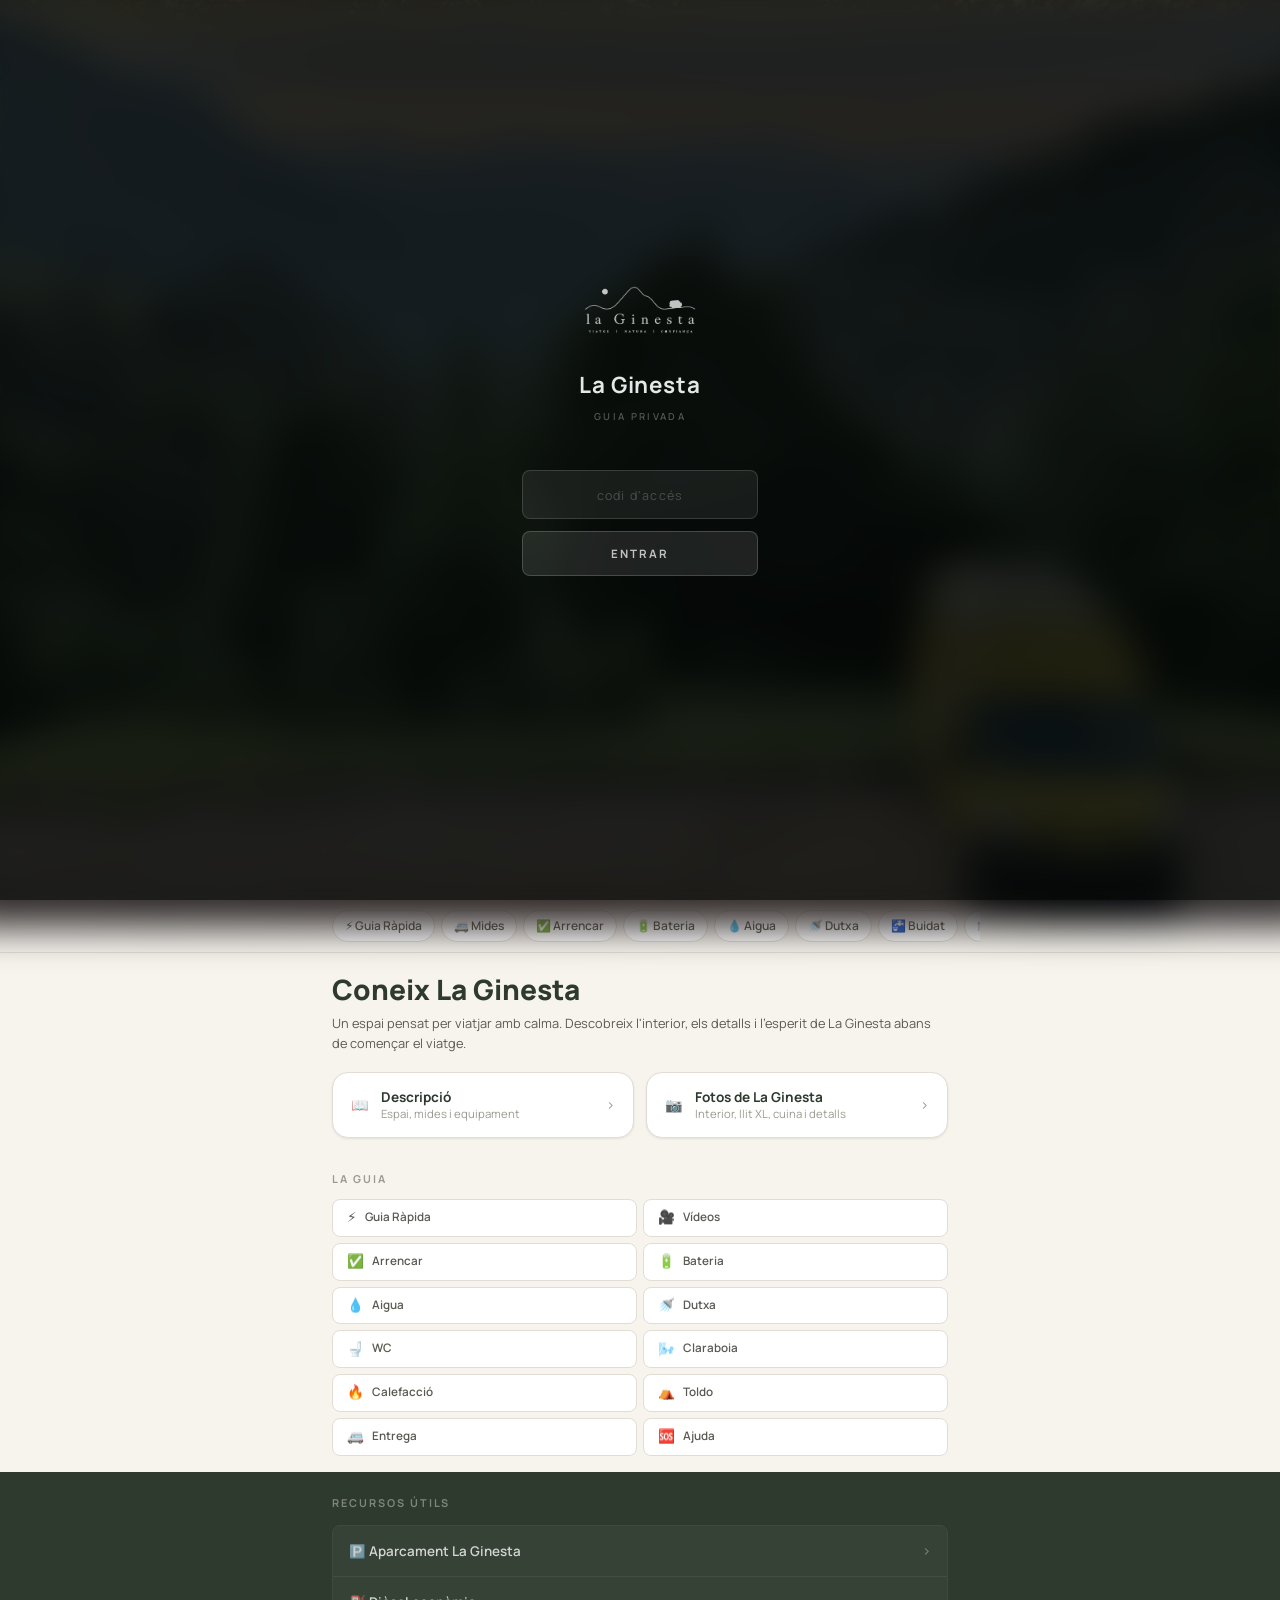
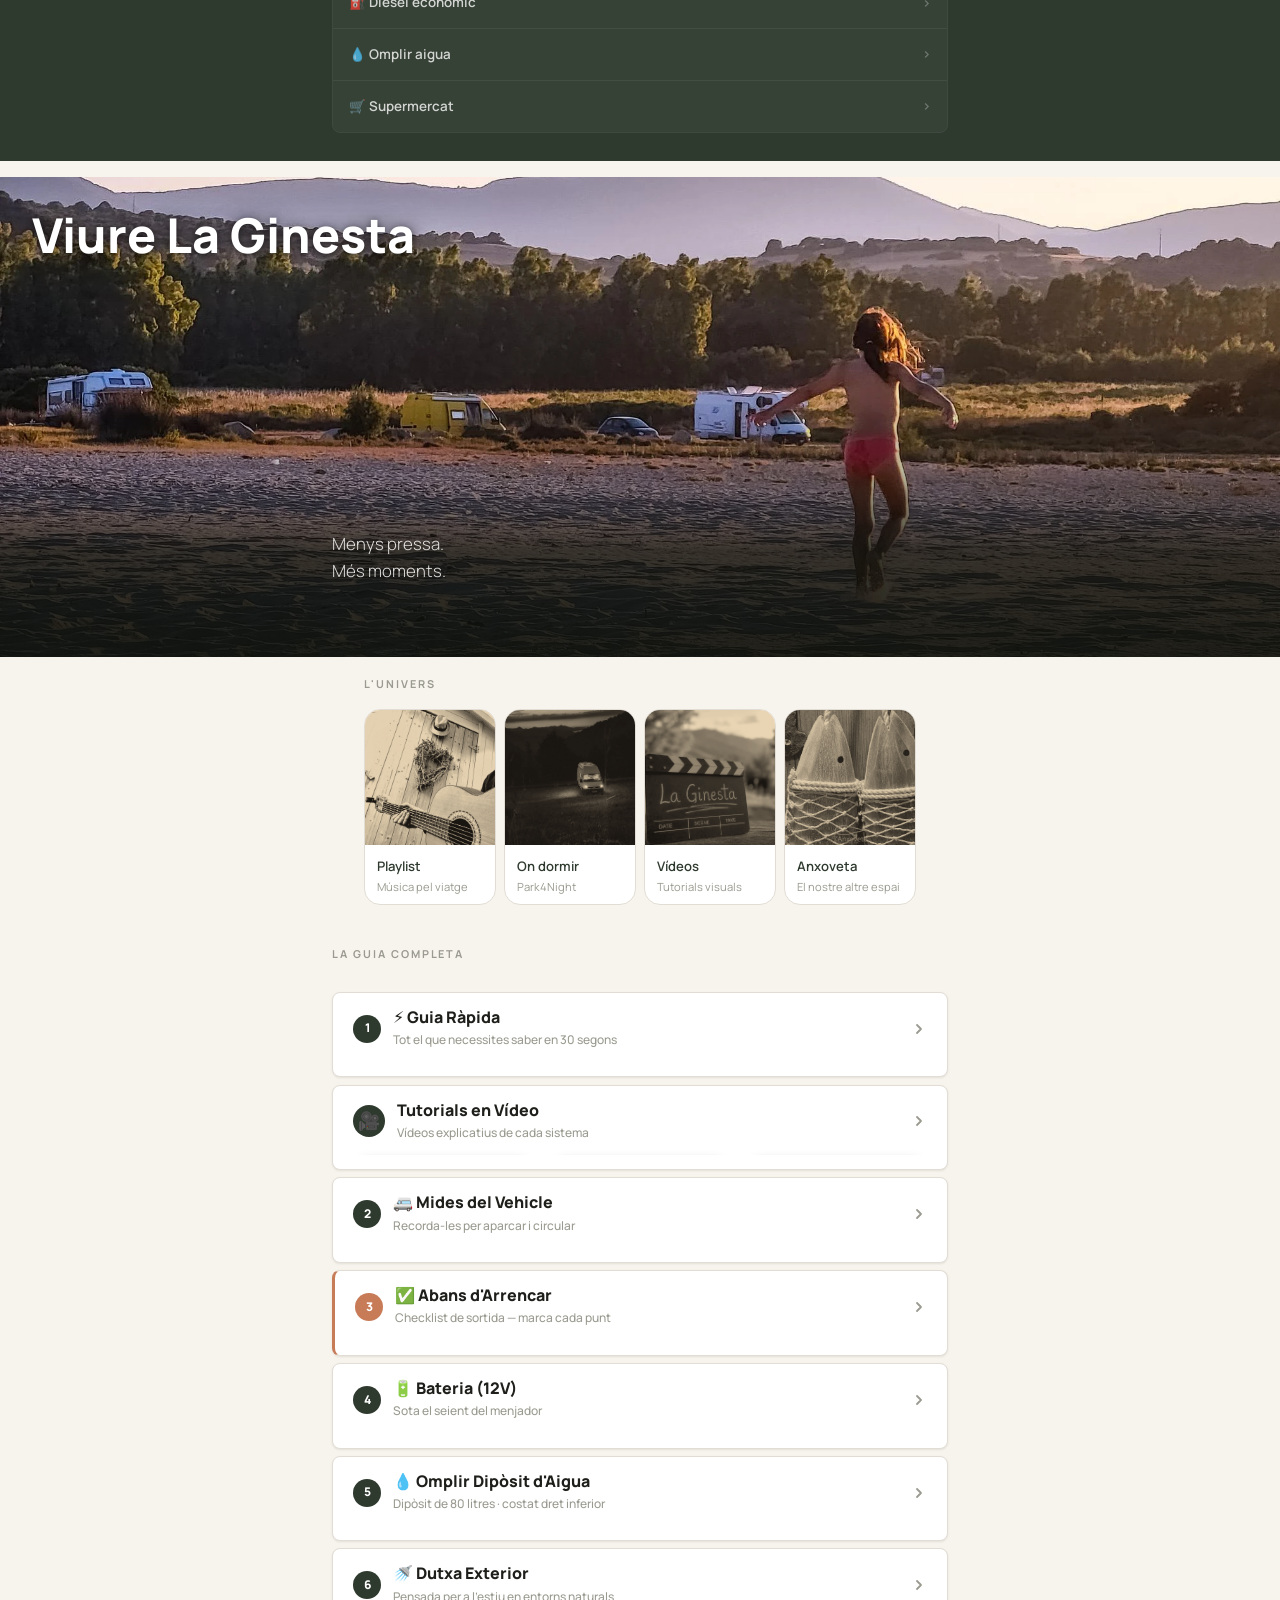
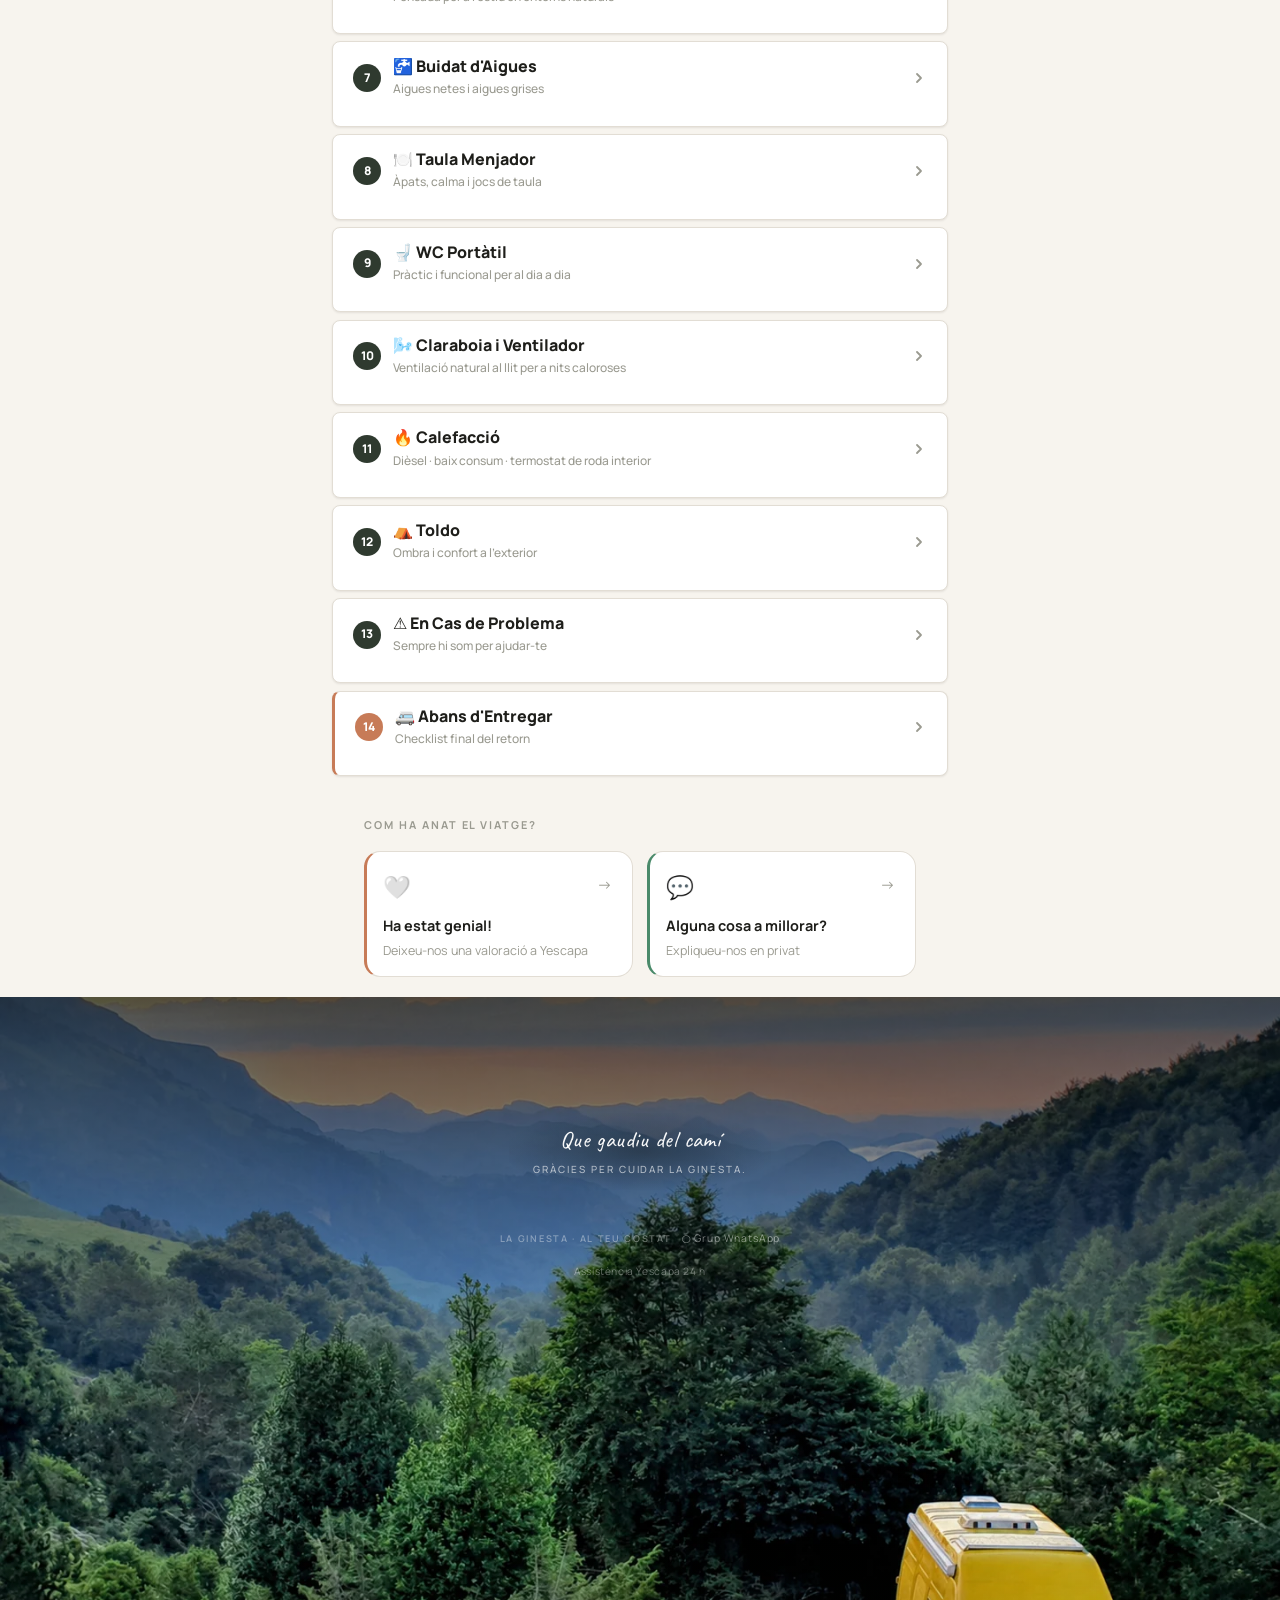
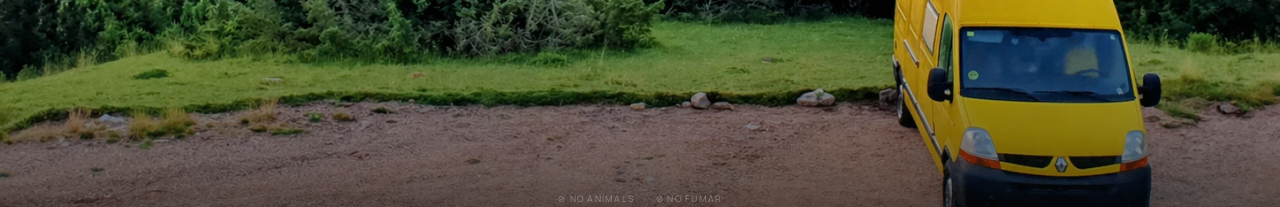
==== commit af541278: "hero: substitueix imatge per capvespre amb tendal i llum daurada - Nova imatge: camper-ginesta-capve" ====
--- a/index.html
+++ b/index.html
@@ -75,8 +75,8 @@
   <section class="hero" id="top">
     <div class="hero-media">
       <img
-        src="assets/images/mare-nena-ginesta-interior.webp"
-        alt="Mare i filla relaxant-se a l'interior de La Ginesta amb vista als arbres"
+        src="assets/images/camper-ginesta-capvespre-tendal.webp"
+        alt="La Ginesta al capvespre amb el tendal estès i llums de guirnalda, banyada per la llum daurada del sol"
         class="hero-img"
         loading="eager"
       >
--- a/style.css
+++ b/style.css
@@ -184,7 +184,7 @@
   width: 100%;
   height: 100%;
   object-fit: cover;
-  object-position: center 45%;
+  object-position: center center;
   user-select: none;
   -webkit-user-drag: none;
   will-change: transform;
@@ -200,9 +200,9 @@
     display: none;
   }
   .hero-media {
-    background-image: url('assets/images/mare-nena-ginesta-interior.webp');
+    background-image: url('assets/images/camper-ginesta-capvespre-tendal.webp');
     background-size: auto 100%;
-    background-position: center center;
+    background-position: 62% center;
     background-repeat: no-repeat;
     background-color: #1f2c22;
     cursor: grab;
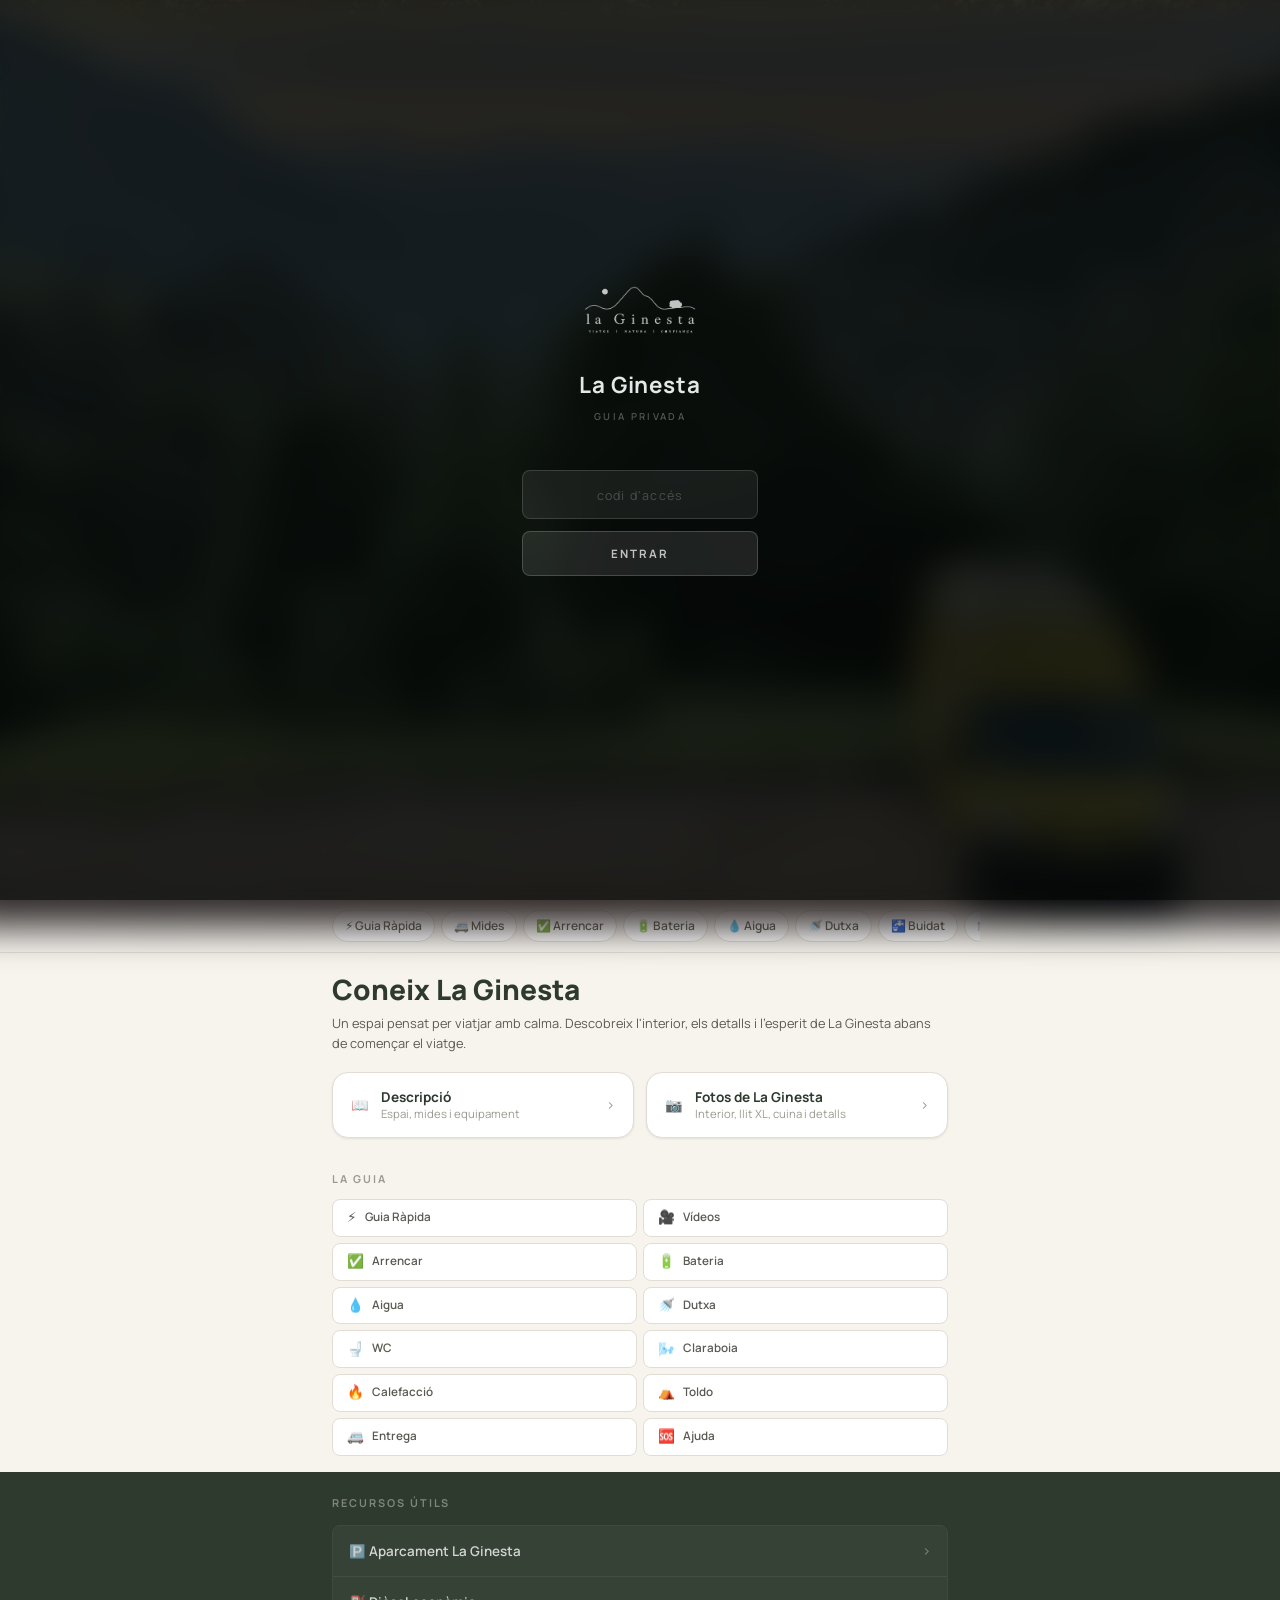
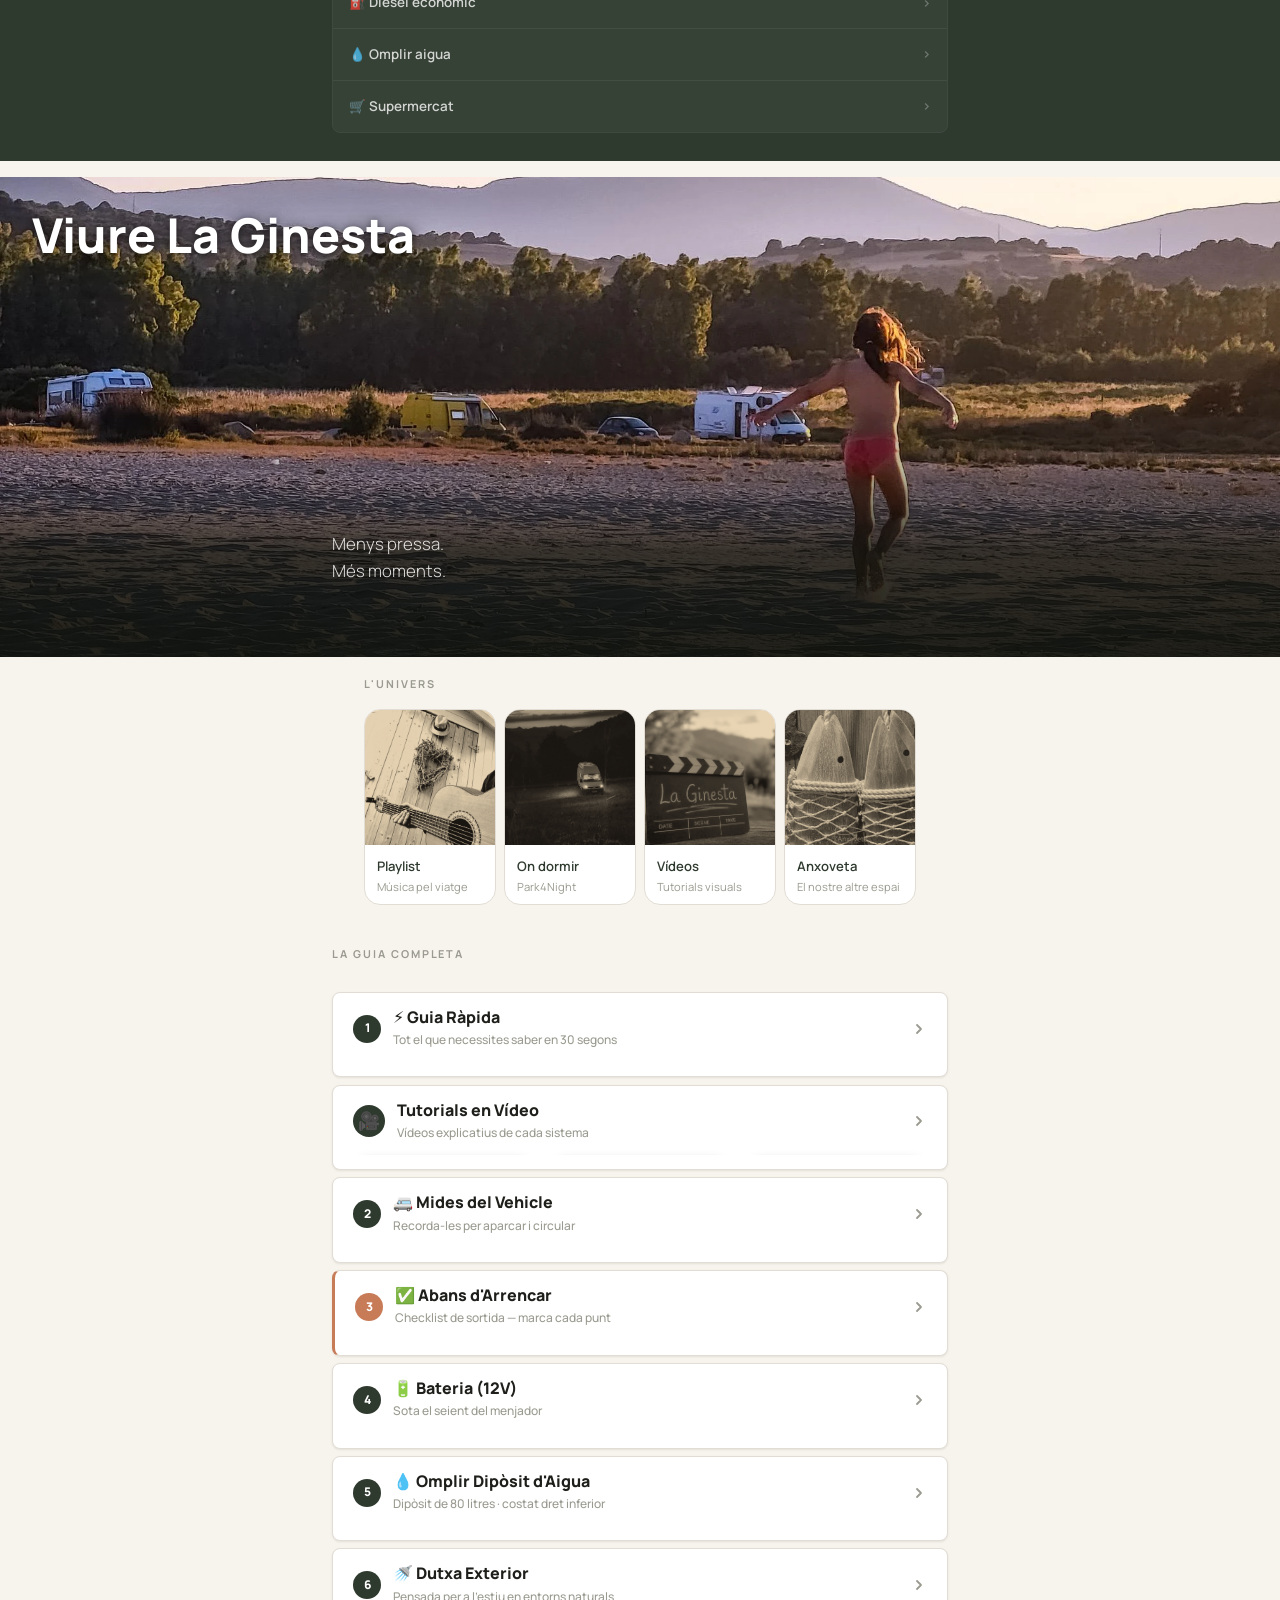
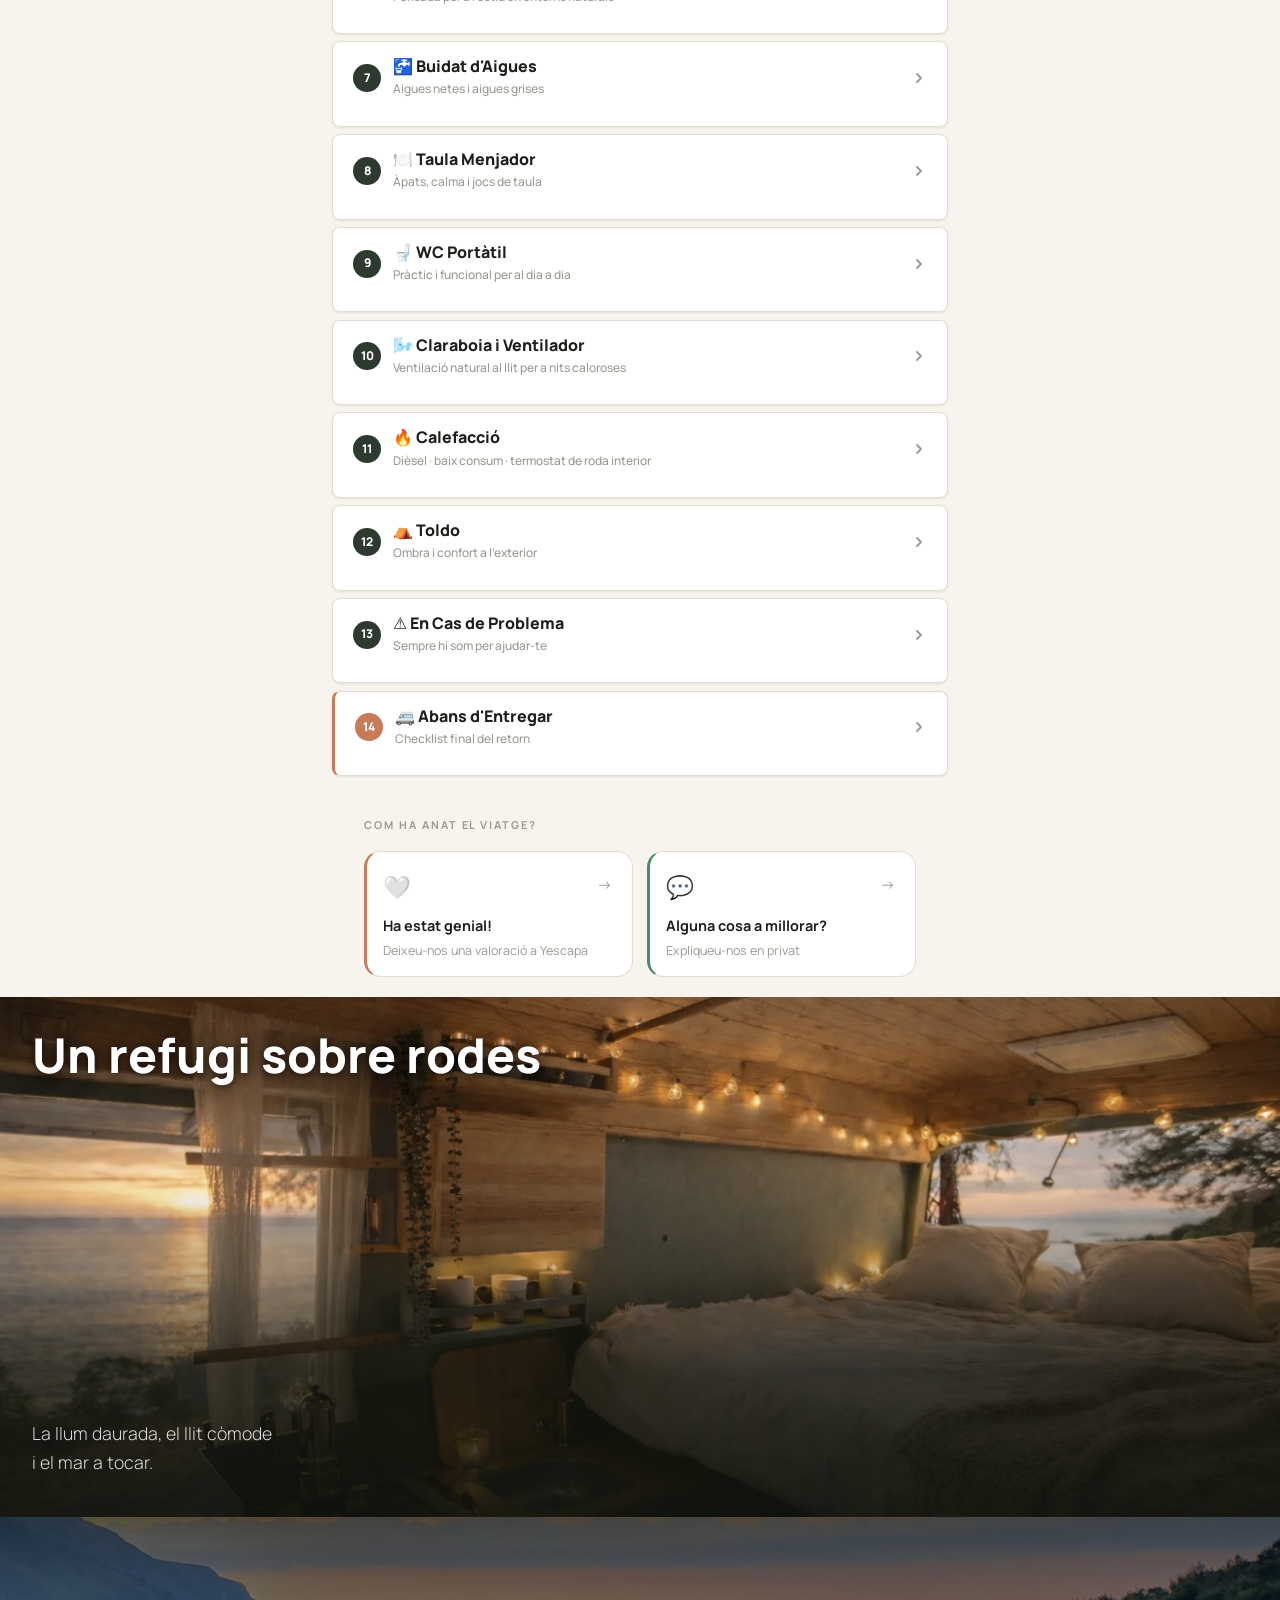
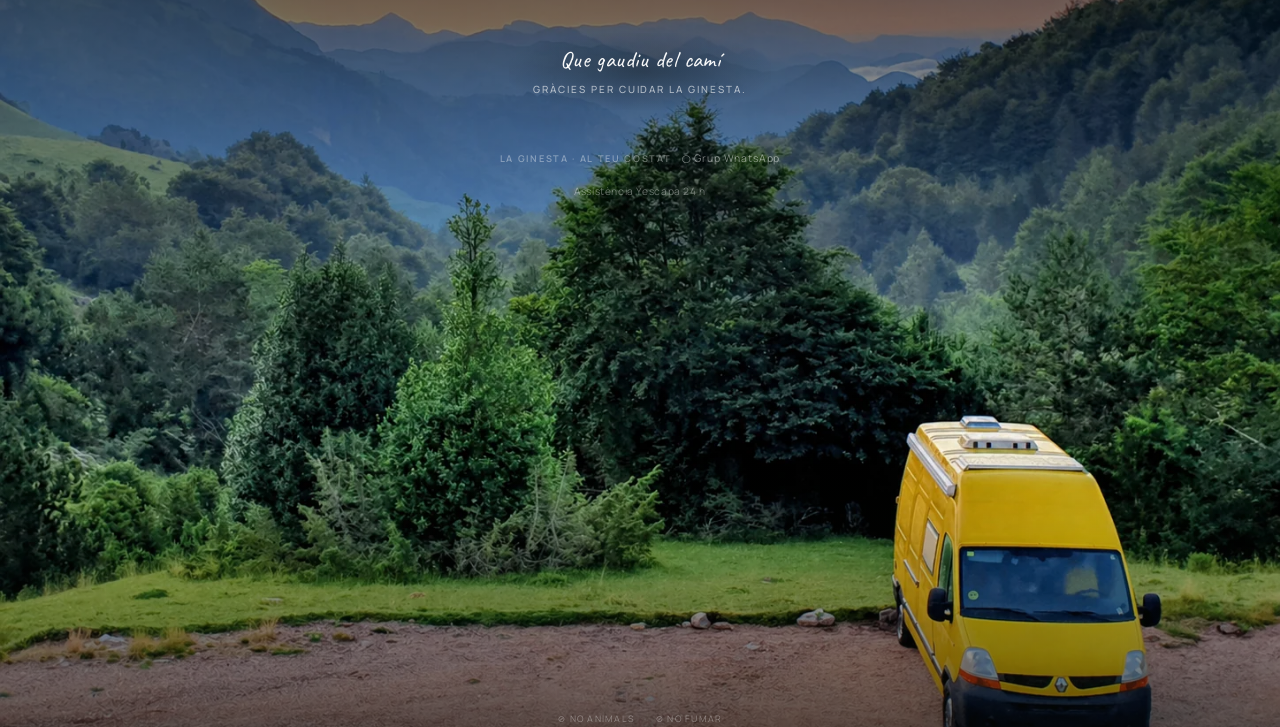
==== commit 8555d893: "landing: afegeix secció emocional interior (refugi) abans del comiat - Nova secció .refugi amb inter" ====
--- a/index.html
+++ b/index.html
@@ -1085,6 +1085,25 @@
   </main>
 
   <!-- ═══════════════════════════════════════
+       REFUGI — Secció emocional interior
+  ═══════════════════════════════════════ -->
+  <section class="refugi fade-in">
+    <div class="refugi-inner">
+      <img
+        src="assets/images/interior-sunset-bed-kitchen.webp"
+        alt="Interior de La Ginesta al capvespre — llit XL amb llums de guirnalda i vistes al mar"
+        class="refugi-img"
+        loading="lazy"
+      >
+      <div class="refugi-overlay"></div>
+      <h2 class="refugi-title">Un refugi sobre rodes</h2>
+      <div class="refugi-content">
+        <p class="refugi-sub">La llum daurada, el llit còmode<br>i el mar a tocar.</p>
+      </div>
+    </div>
+  </section>
+
+  <!-- ═══════════════════════════════════════
        COMIAT
   ═══════════════════════════════════════ -->
   <section class="farewell fade-in">
--- a/style.css
+++ b/style.css
@@ -2230,6 +2230,69 @@
 
 .gate-error.visible { opacity: 1; }
 
+/* ─── REFUGI (secció emocional interior) ─────── */
+.refugi { margin: 0; }
+.refugi-inner {
+  position: relative;
+  min-height: 360px;
+  display: flex;
+  flex-direction: column;
+  justify-content: space-between;
+  align-items: stretch;
+  overflow: hidden;
+}
+@media (max-width: 639px) {
+  .refugi-inner { min-height: 300px; }
+  .refugi-img   { object-position: 60% center; }
+}
+@media (min-width: 640px) {
+  .refugi-inner { min-height: 520px; }
+}
+.refugi-img {
+  position: absolute;
+  inset: 0;
+  width: 100%;
+  height: 100%;
+  object-fit: cover;
+  object-position: center center;
+}
+.refugi-overlay {
+  position: absolute;
+  inset: 0;
+  background: linear-gradient(
+    to top,
+    rgba(15,18,12,.88) 0%,
+    rgba(15,18,12,.72) 28%,
+    rgba(15,18,12,.22) 48%,
+    rgba(15,18,12,.04) 62%,
+    transparent 76%
+  );
+}
+.refugi-title {
+  position: relative;
+  z-index: 10;
+  padding: 2rem var(--pad) 0;
+  font-size: clamp(2rem, 6vw, 3rem);
+  font-weight: 800;
+  color: #fff;
+  margin: 0;
+  text-shadow: 0 2px 20px rgba(0,0,0,.65), 0 1px 6px rgba(0,0,0,.45);
+  line-height: 1.1;
+}
+.refugi-content {
+  position: relative;
+  z-index: 10;
+  padding: 0 var(--pad) 2.5rem;
+  width: 100%;
+}
+.refugi-sub {
+  font-size: clamp(.95rem, 2.2vw, 1.1rem);
+  color: rgba(255,255,255,.84);
+  line-height: 1.65;
+  margin: .75rem 0 0;
+  font-weight: 300;
+}
+
 /* ─── FAREWELL ───────────────────────────────── */
 
 /* Una sola escena: la foto ÉS la secció */
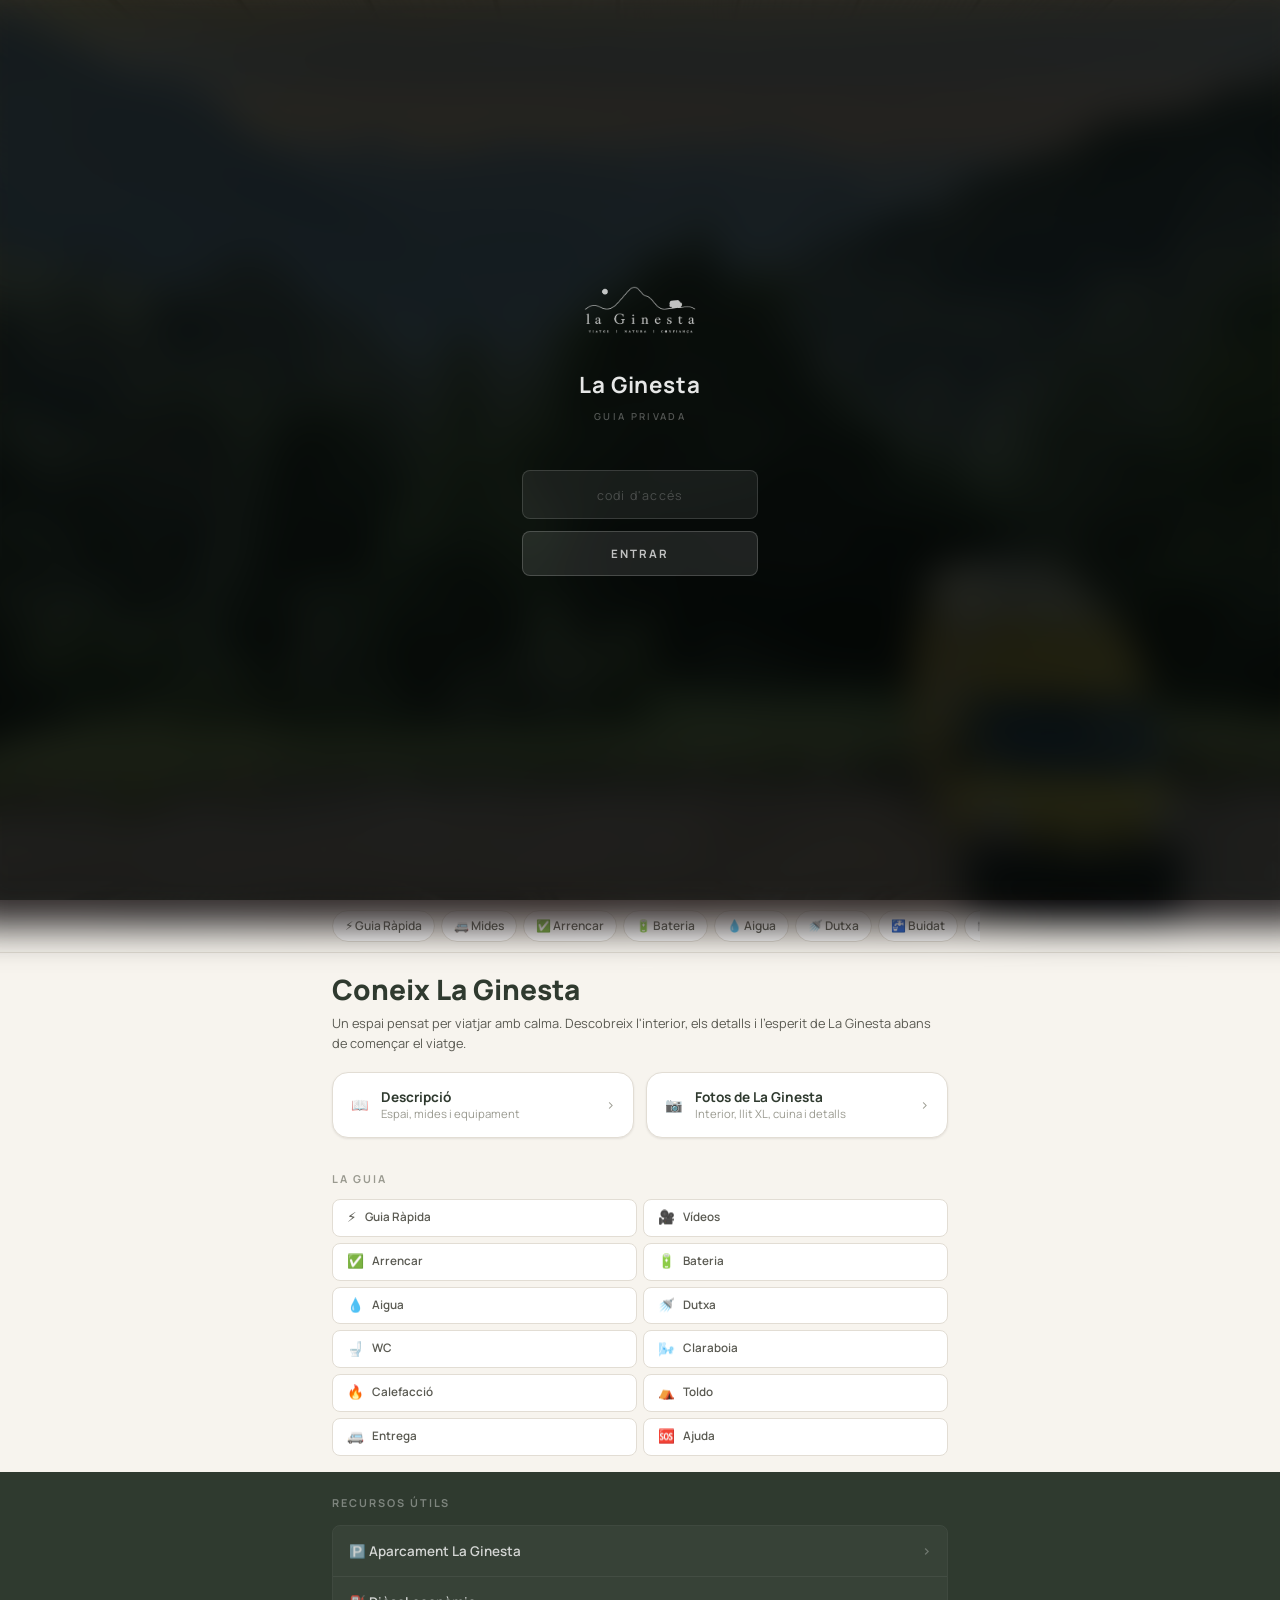
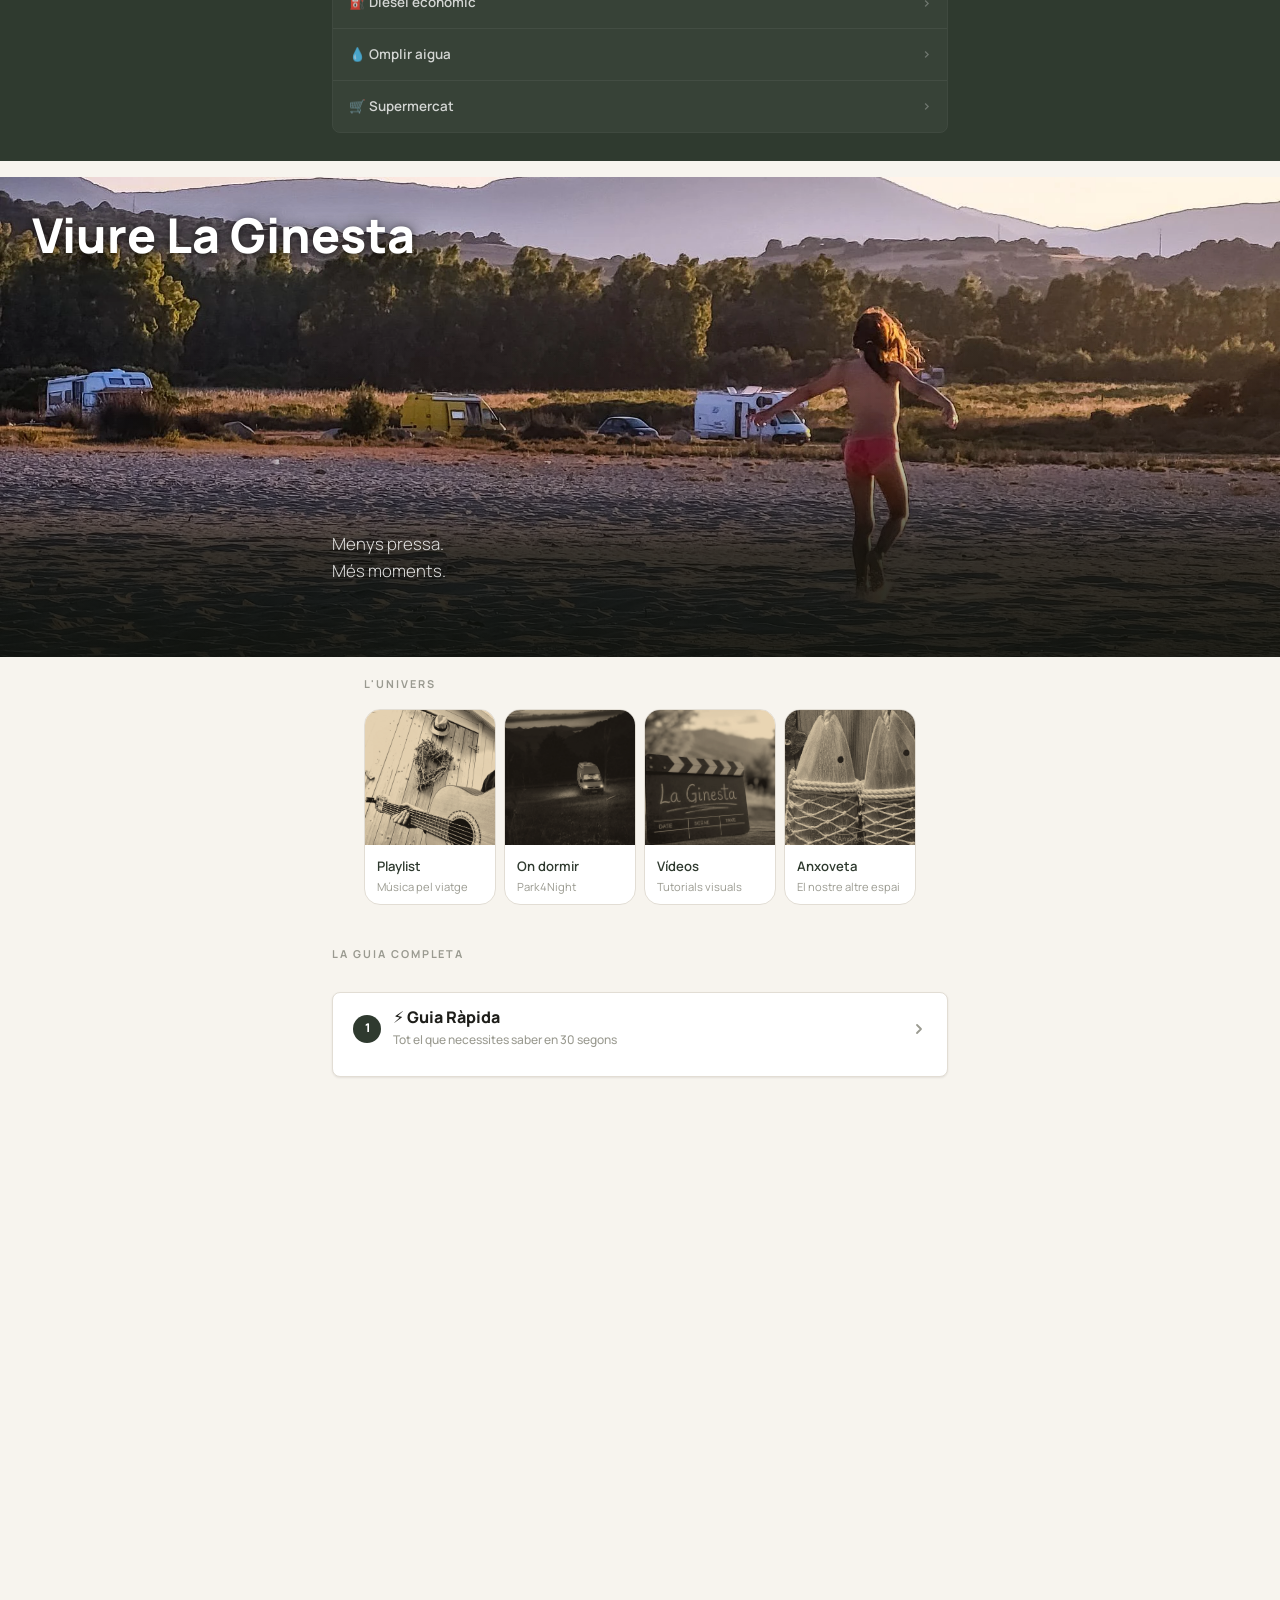
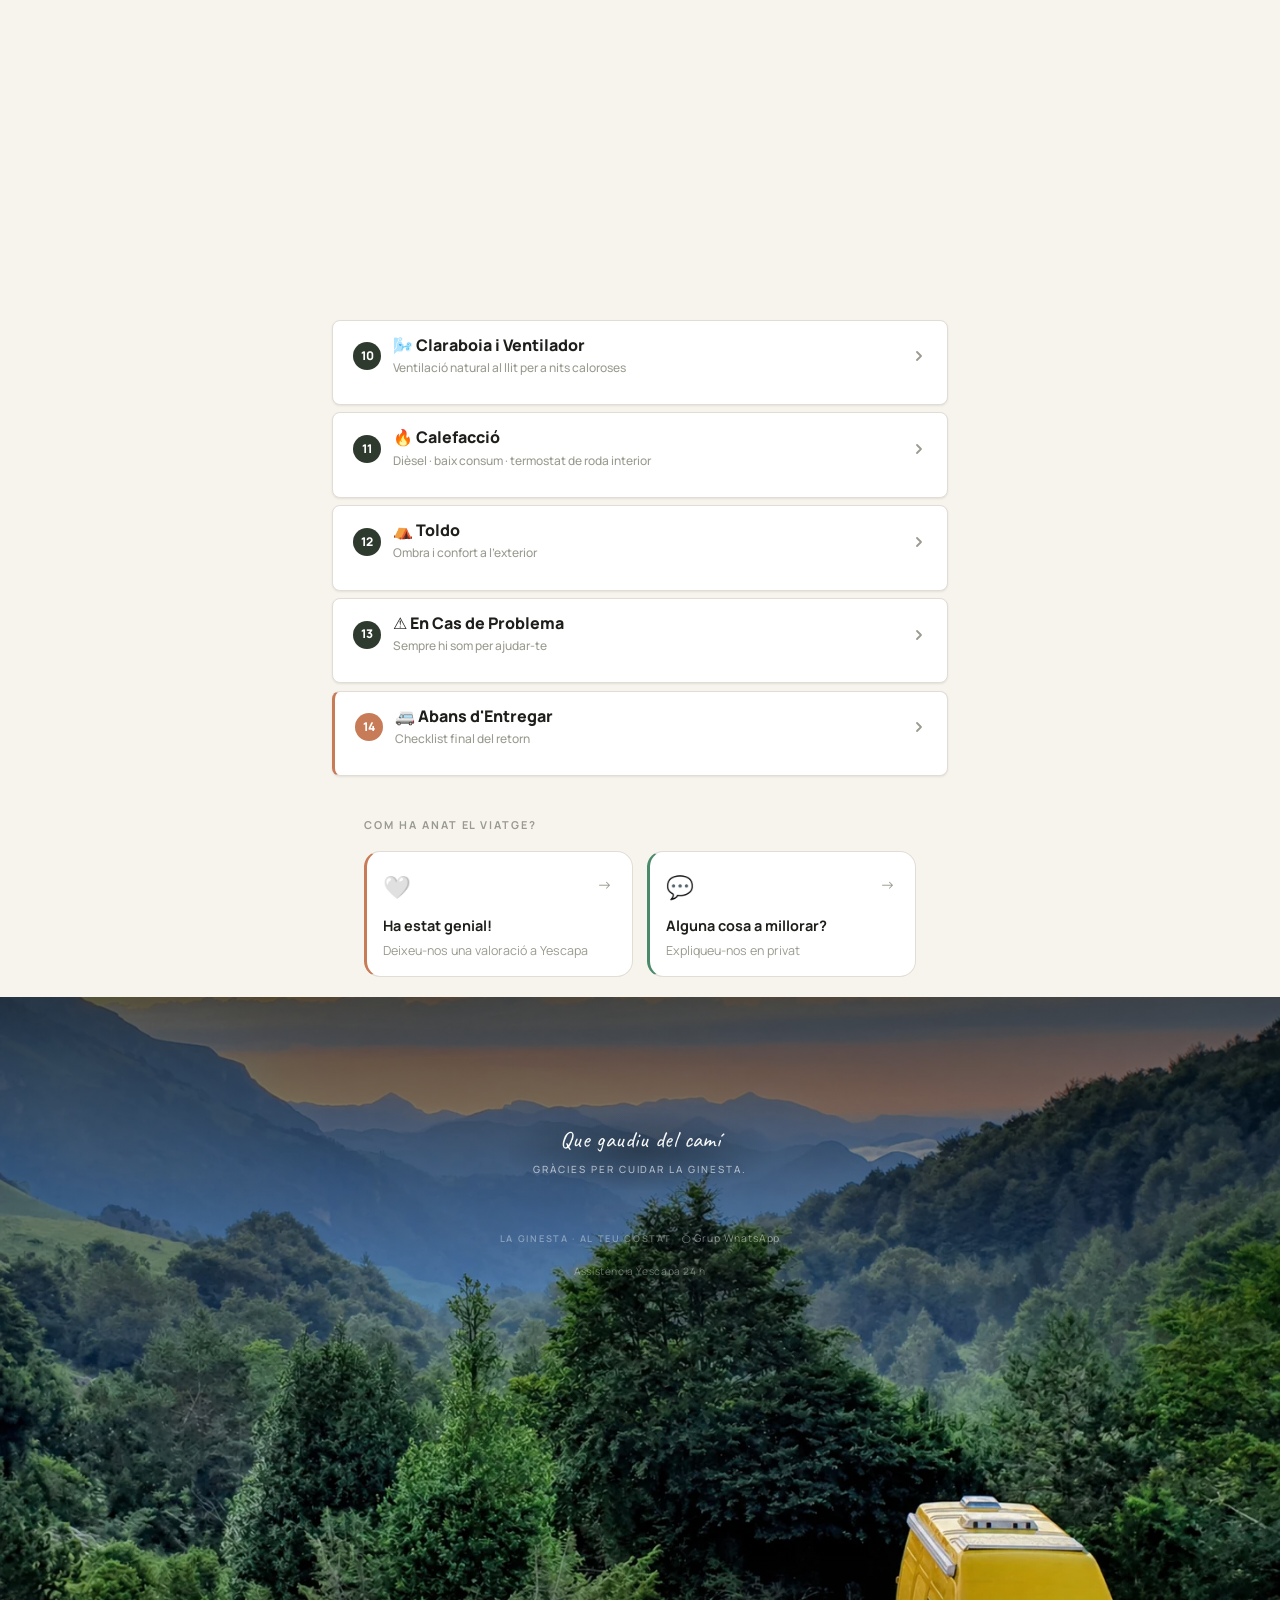
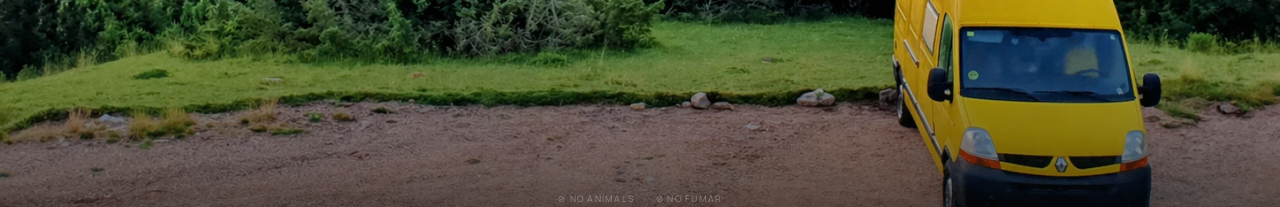
==== commit 1be3c401: "landing: crea web comercial independent (landing.html) - Reverteix index.html/style.css/script.js a " ====
--- a/index.html
+++ b/index.html
@@ -75,8 +75,8 @@
   <section class="hero" id="top">
     <div class="hero-media">
       <img
-        src="assets/images/camper-ginesta-capvespre-tendal.webp"
-        alt="La Ginesta al capvespre amb el tendal estès i llums de guirnalda, banyada per la llum daurada del sol"
+        src="assets/images/mare-nena-ginesta-interior.webp"
+        alt="Mare i filla relaxant-se a l'interior de La Ginesta amb vista als arbres"
         class="hero-img"
         loading="eager"
       >
@@ -1085,25 +1085,6 @@
   </main>
 
   <!-- ═══════════════════════════════════════
-       REFUGI — Secció emocional interior
-  ═══════════════════════════════════════ -->
-  <section class="refugi fade-in">
-    <div class="refugi-inner">
-      <img
-        src="assets/images/interior-sunset-bed-kitchen.webp"
-        alt="Interior de La Ginesta al capvespre — llit XL amb llums de guirnalda i vistes al mar"
-        class="refugi-img"
-        loading="lazy"
-      >
-      <div class="refugi-overlay"></div>
-      <h2 class="refugi-title">Un refugi sobre rodes</h2>
-      <div class="refugi-content">
-        <p class="refugi-sub">La llum daurada, el llit còmode<br>i el mar a tocar.</p>
-      </div>
-    </div>
-  </section>
-
-  <!-- ═══════════════════════════════════════
        COMIAT
   ═══════════════════════════════════════ -->
   <section class="farewell fade-in">
--- a/style.css
+++ b/style.css
@@ -184,7 +184,7 @@
   width: 100%;
   height: 100%;
   object-fit: cover;
-  object-position: center center;
+  object-position: center 45%;
   user-select: none;
   -webkit-user-drag: none;
   will-change: transform;
@@ -200,9 +200,9 @@
     display: none;
   }
   .hero-media {
-    background-image: url('assets/images/camper-ginesta-capvespre-tendal.webp');
+    background-image: url('assets/images/mare-nena-ginesta-interior.webp');
     background-size: auto 100%;
-    background-position: 62% center;
+    background-position: center center;
     background-repeat: no-repeat;
     background-color: #1f2c22;
     cursor: grab;
@@ -2230,69 +2230,6 @@
 
 .gate-error.visible { opacity: 1; }
 
-/* ─── REFUGI (secció emocional interior) ─────── */
-.refugi { margin: 0; }
-.refugi-inner {
-  position: relative;
-  min-height: 360px;
-  display: flex;
-  flex-direction: column;
-  justify-content: space-between;
-  align-items: stretch;
-  overflow: hidden;
-}
-@media (max-width: 639px) {
-  .refugi-inner { min-height: 300px; }
-  .refugi-img   { object-position: 60% center; }
-}
-@media (min-width: 640px) {
-  .refugi-inner { min-height: 520px; }
-}
-.refugi-img {
-  position: absolute;
-  inset: 0;
-  width: 100%;
-  height: 100%;
-  object-fit: cover;
-  object-position: center center;
-}
-.refugi-overlay {
-  position: absolute;
-  inset: 0;
-  background: linear-gradient(
-    to top,
-    rgba(15,18,12,.88) 0%,
-    rgba(15,18,12,.72) 28%,
-    rgba(15,18,12,.22) 48%,
-    rgba(15,18,12,.04) 62%,
-    transparent 76%
-  );
-}
-.refugi-title {
-  position: relative;
-  z-index: 10;
-  padding: 2rem var(--pad) 0;
-  font-size: clamp(2rem, 6vw, 3rem);
-  font-weight: 800;
-  color: #fff;
-  margin: 0;
-  text-shadow: 0 2px 20px rgba(0,0,0,.65), 0 1px 6px rgba(0,0,0,.45);
-  line-height: 1.1;
-}
-.refugi-content {
-  position: relative;
-  z-index: 10;
-  padding: 0 var(--pad) 2.5rem;
-  width: 100%;
-}
-.refugi-sub {
-  font-size: clamp(.95rem, 2.2vw, 1.1rem);
-  color: rgba(255,255,255,.84);
-  line-height: 1.65;
-  margin: .75rem 0 0;
-  font-weight: 300;
-}
-
 /* ─── FAREWELL ───────────────────────────────── */
 
 /* Una sola escena: la foto ÉS la secció */
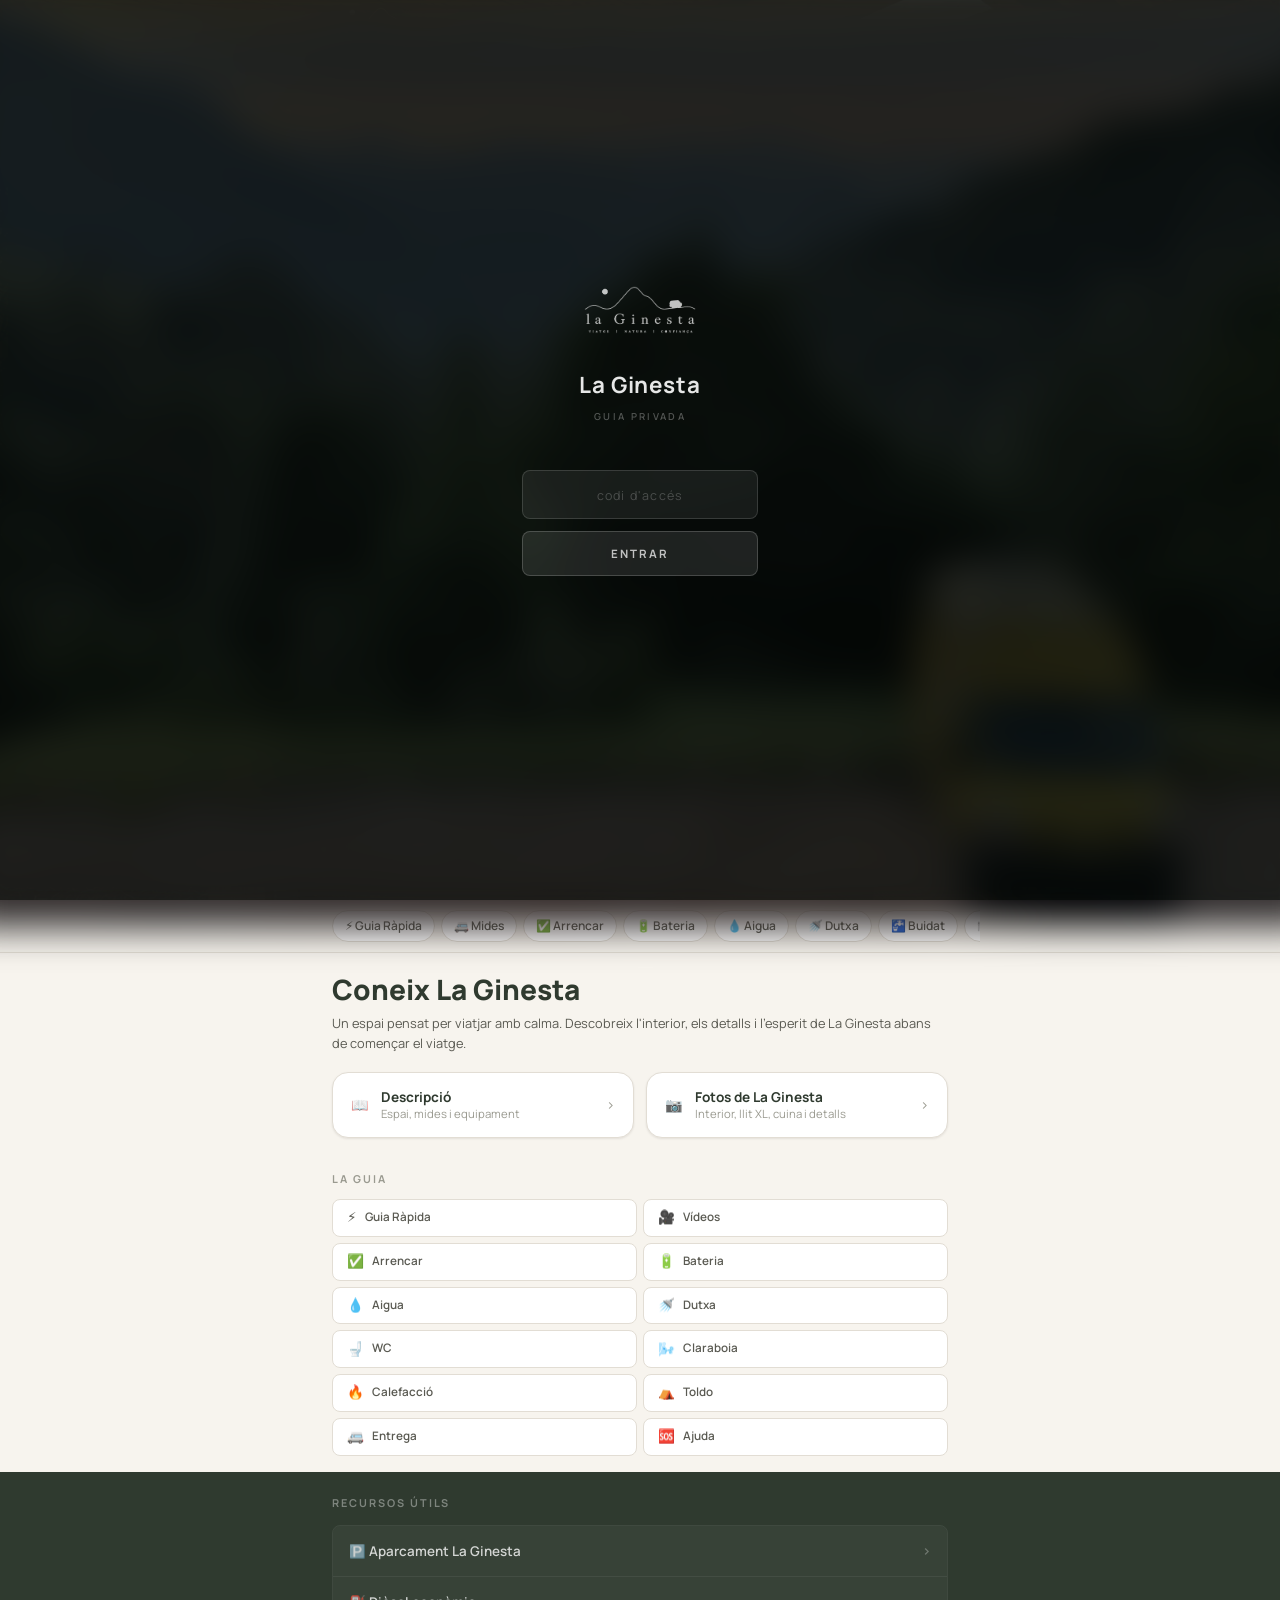
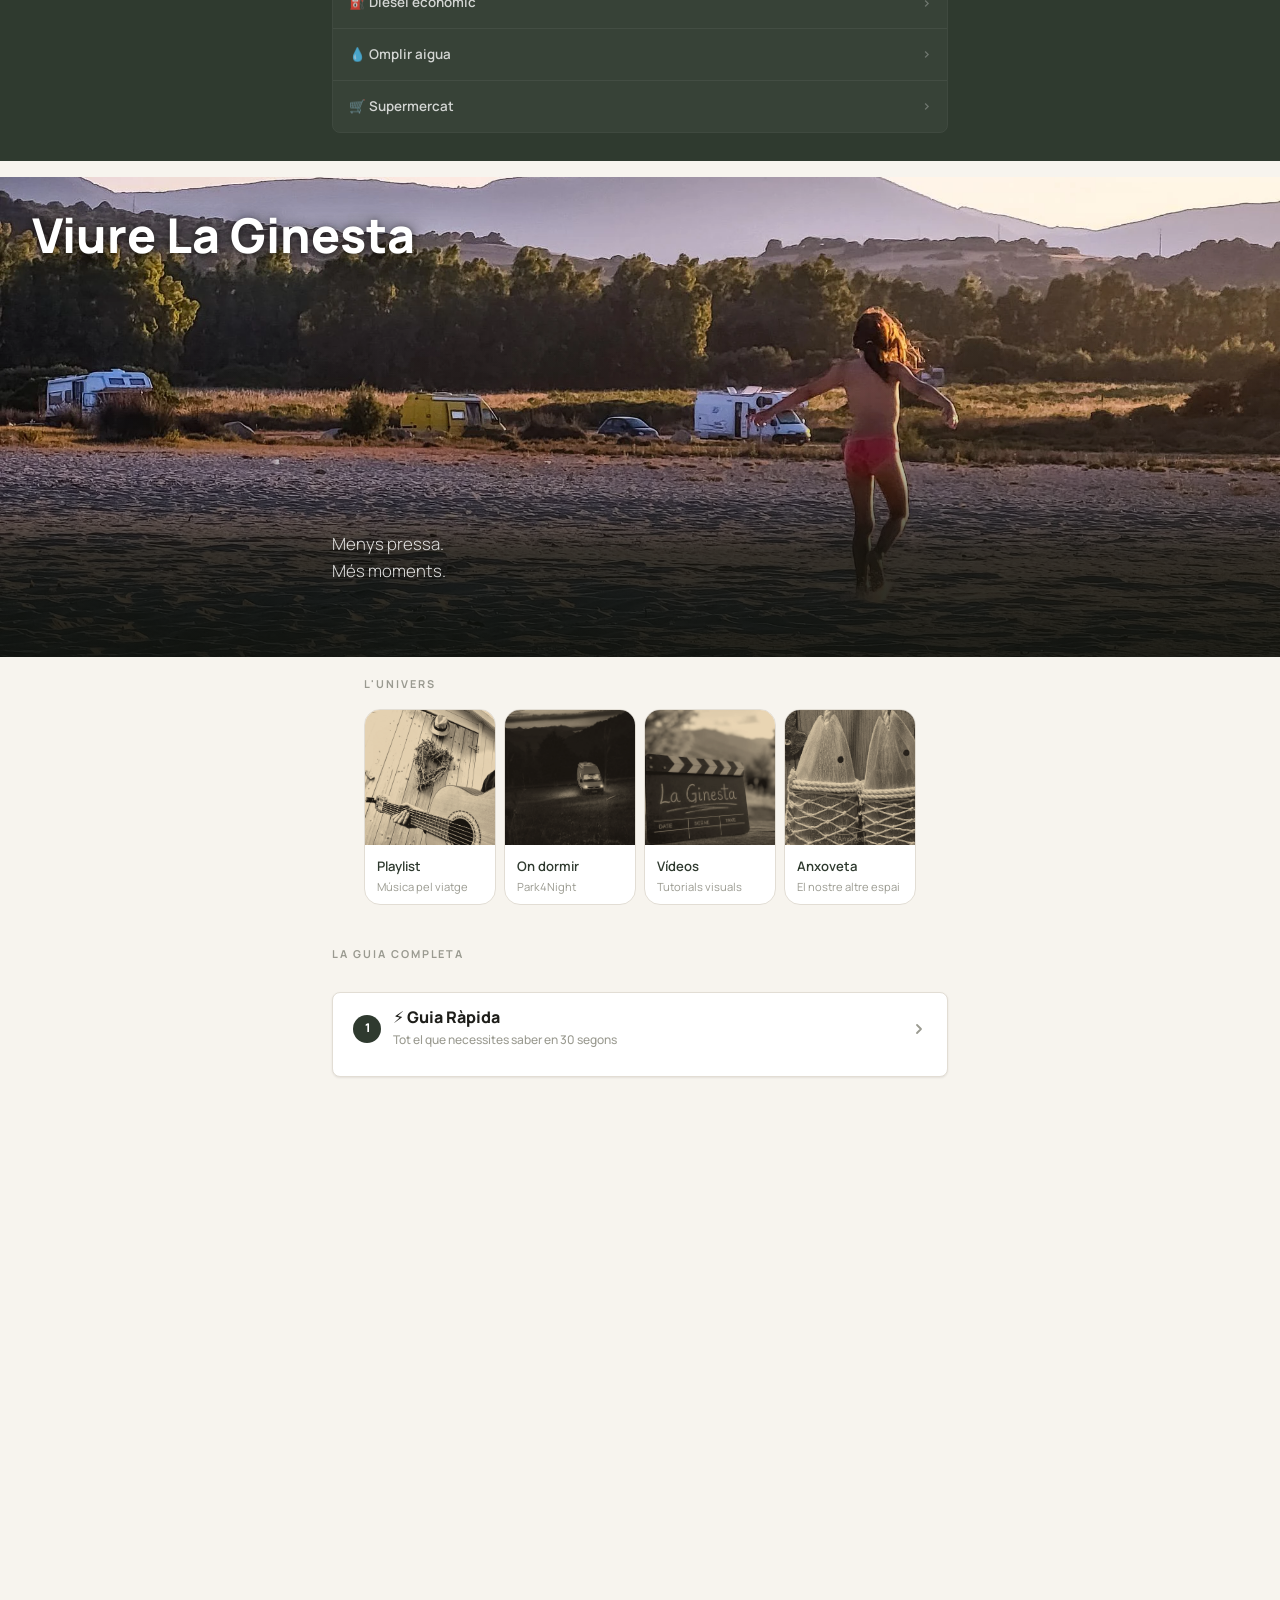
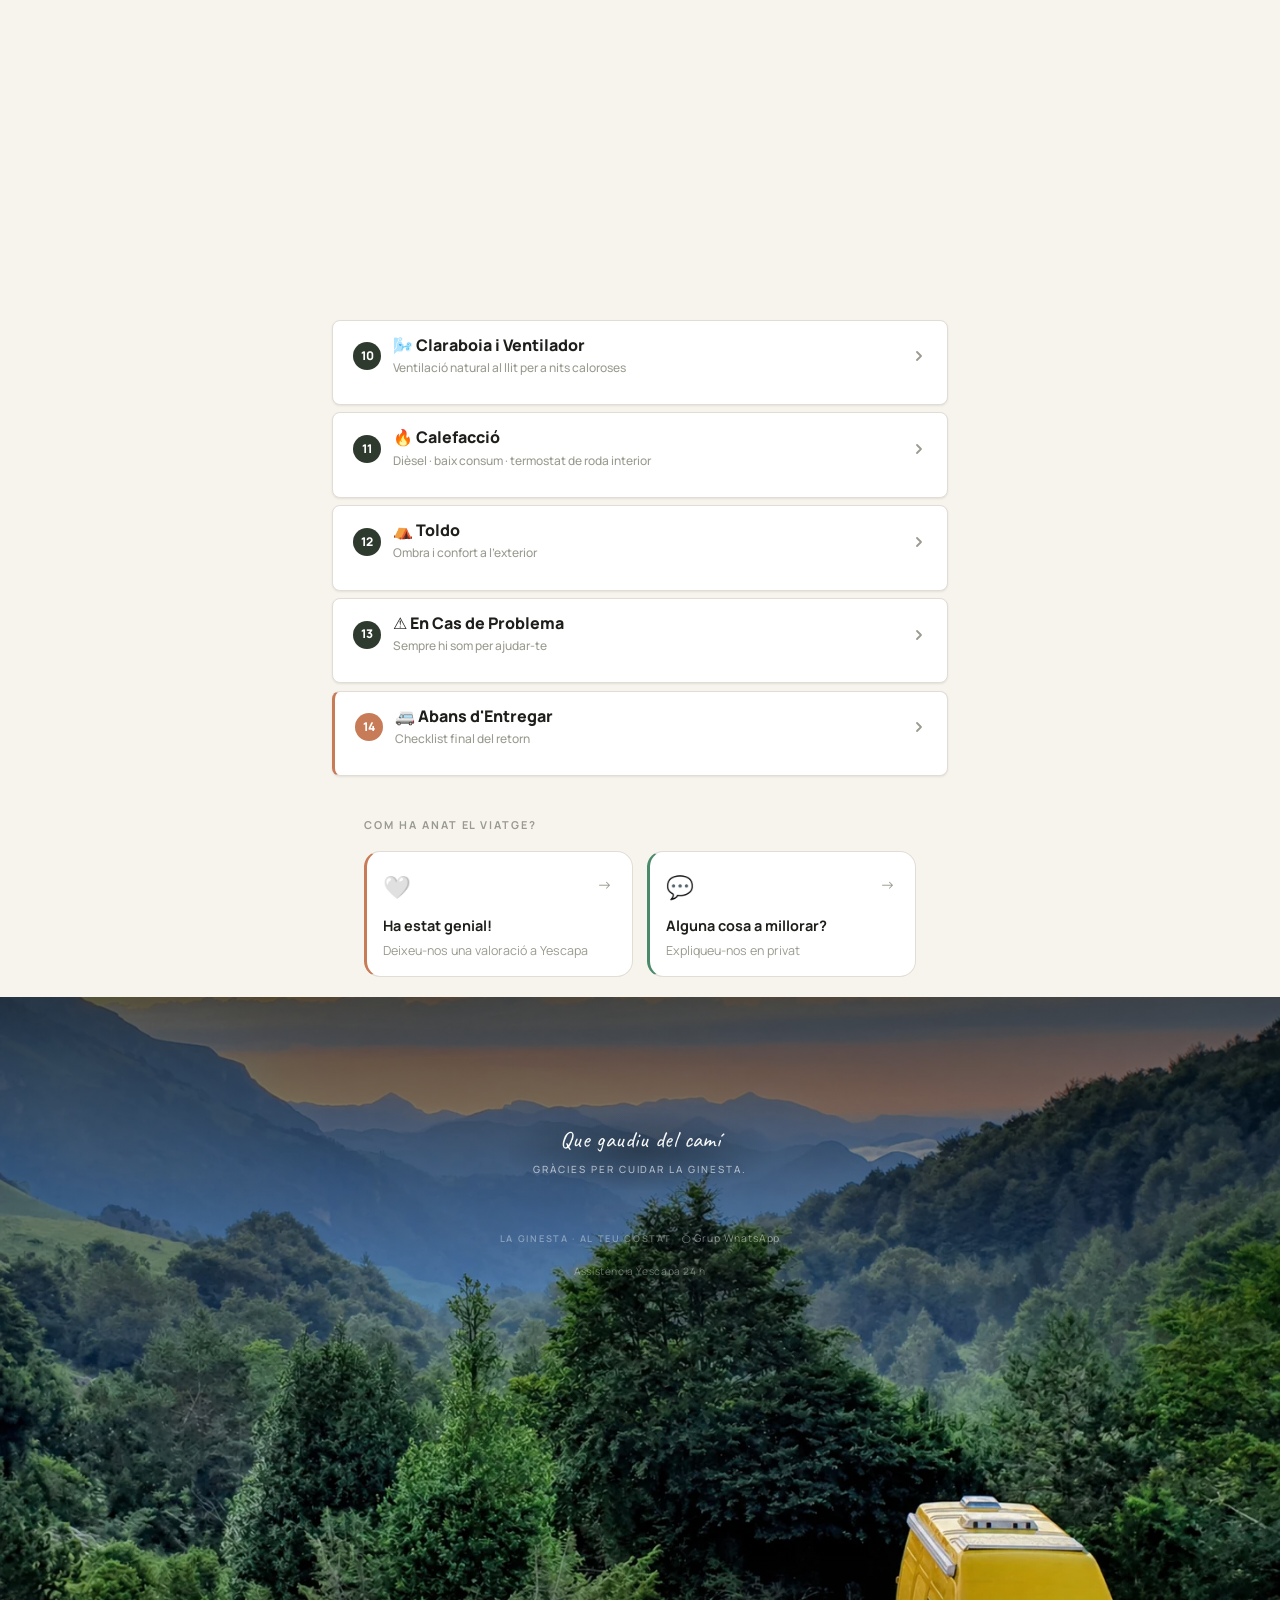
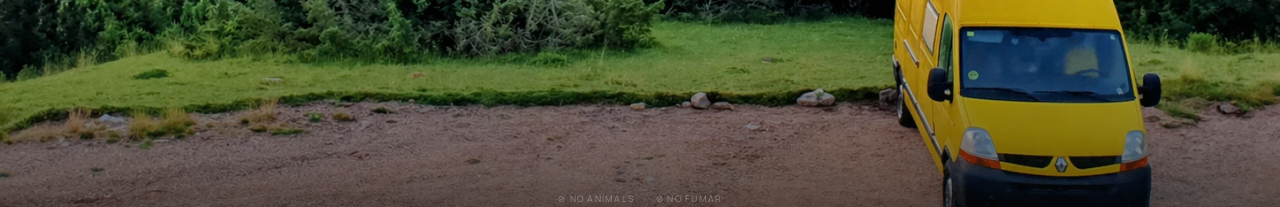
==== commit 4d6bcbe9: "guia: restaura hero interior capvespre (interior-sunset-panoramic)" ====
--- a/index.html
+++ b/index.html
@@ -10,7 +10,7 @@
   <!-- Open Graph -->
   <meta property="og:title" content="La Ginesta — Guia Digital">
   <meta property="og:description" content="La teva llar sobre rodes. Viatge, Natura i Confiança.">
-  <meta property="og:image" content="assets/images/mare-nena-ginesta-interior.webp">
+  <meta property="og:image" content="assets/images/interior-sunset-bed-kitchen.webp">
   <meta property="og:type" content="website">
   <meta property="og:locale" content="ca_ES">
 
@@ -75,8 +75,8 @@
   <section class="hero" id="top">
     <div class="hero-media">
       <img
-        src="assets/images/mare-nena-ginesta-interior.webp"
-        alt="Mare i filla relaxant-se a l'interior de La Ginesta amb vista als arbres"
+        src="assets/images/interior-sunset-panoramic.webp"
+        alt="Interior de La Ginesta al capvespre amb vista al mar"
         class="hero-img"
         loading="eager"
       >
--- a/style.css
+++ b/style.css
@@ -200,7 +200,7 @@
     display: none;
   }
   .hero-media {
-    background-image: url('assets/images/mare-nena-ginesta-interior.webp');
+    background-image: url('assets/images/interior-sunset-panoramic.webp');
     background-size: auto 100%;
     background-position: center center;
     background-repeat: no-repeat;
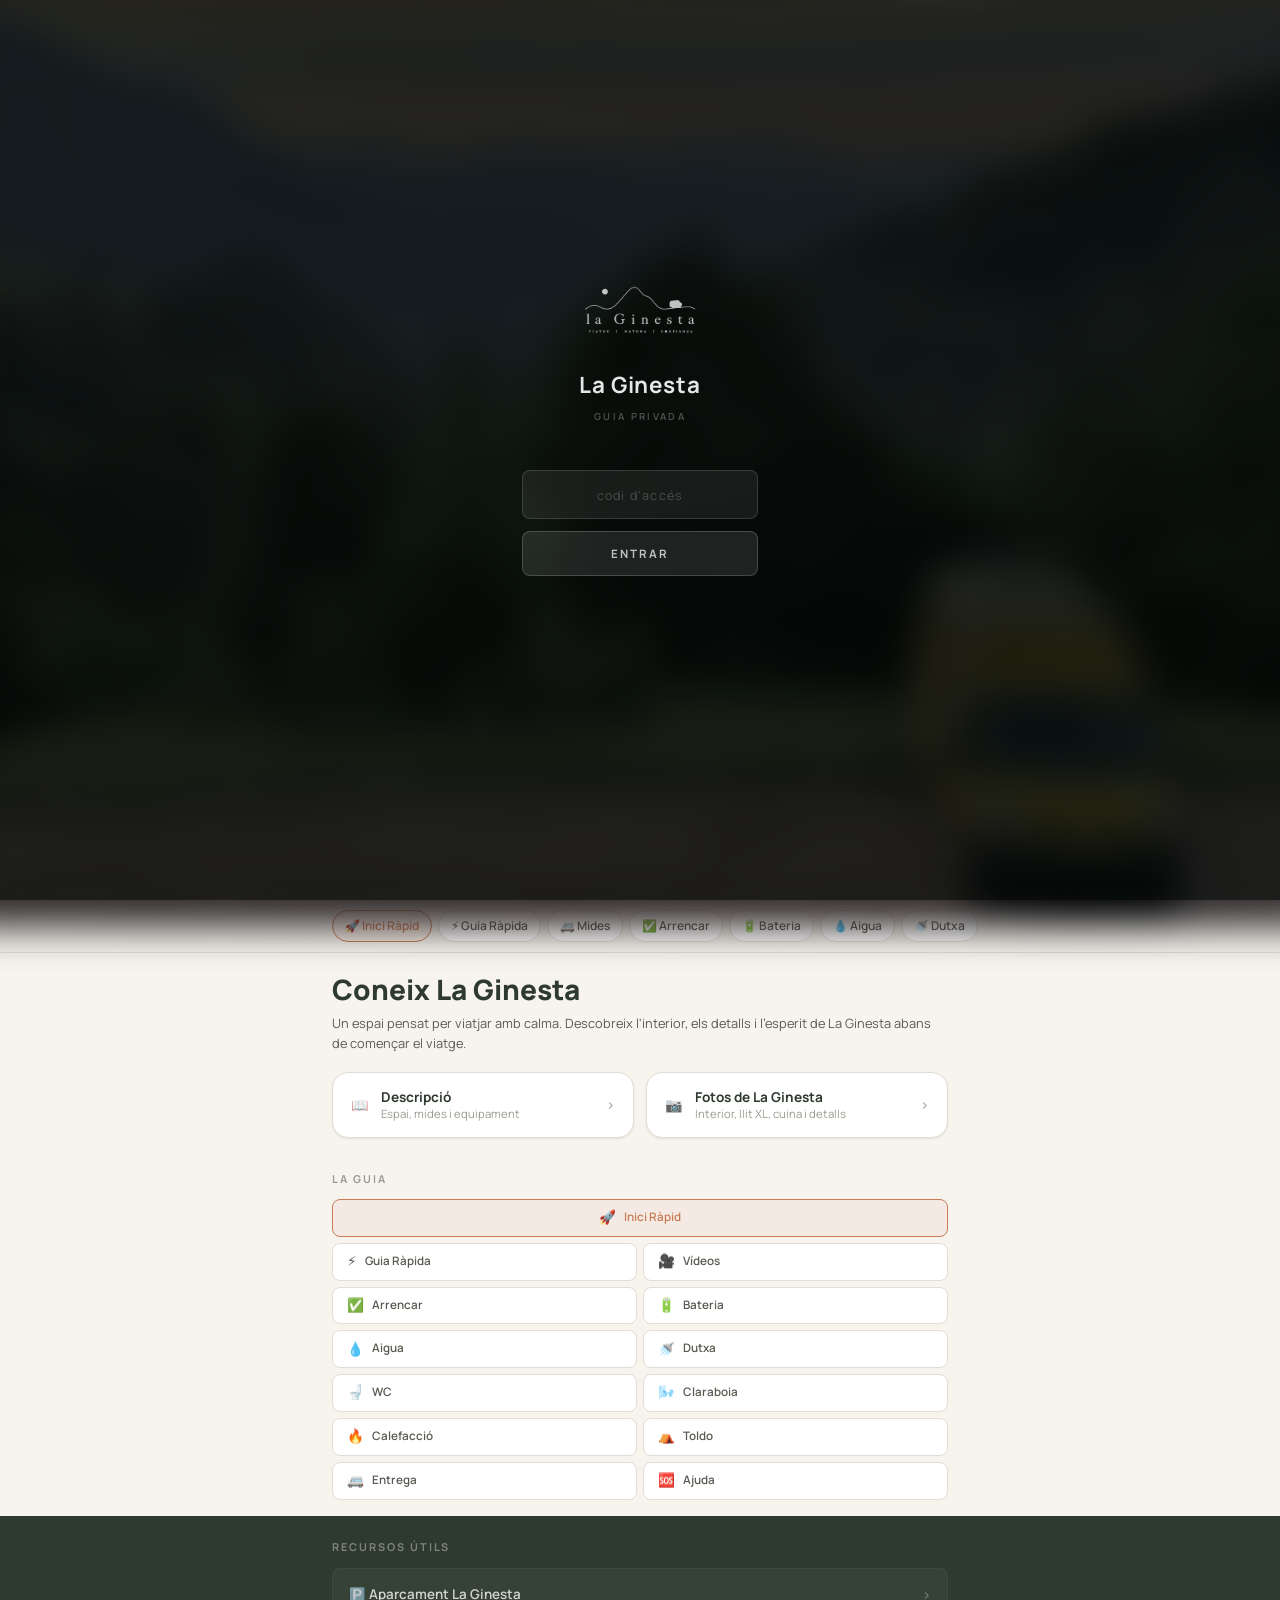
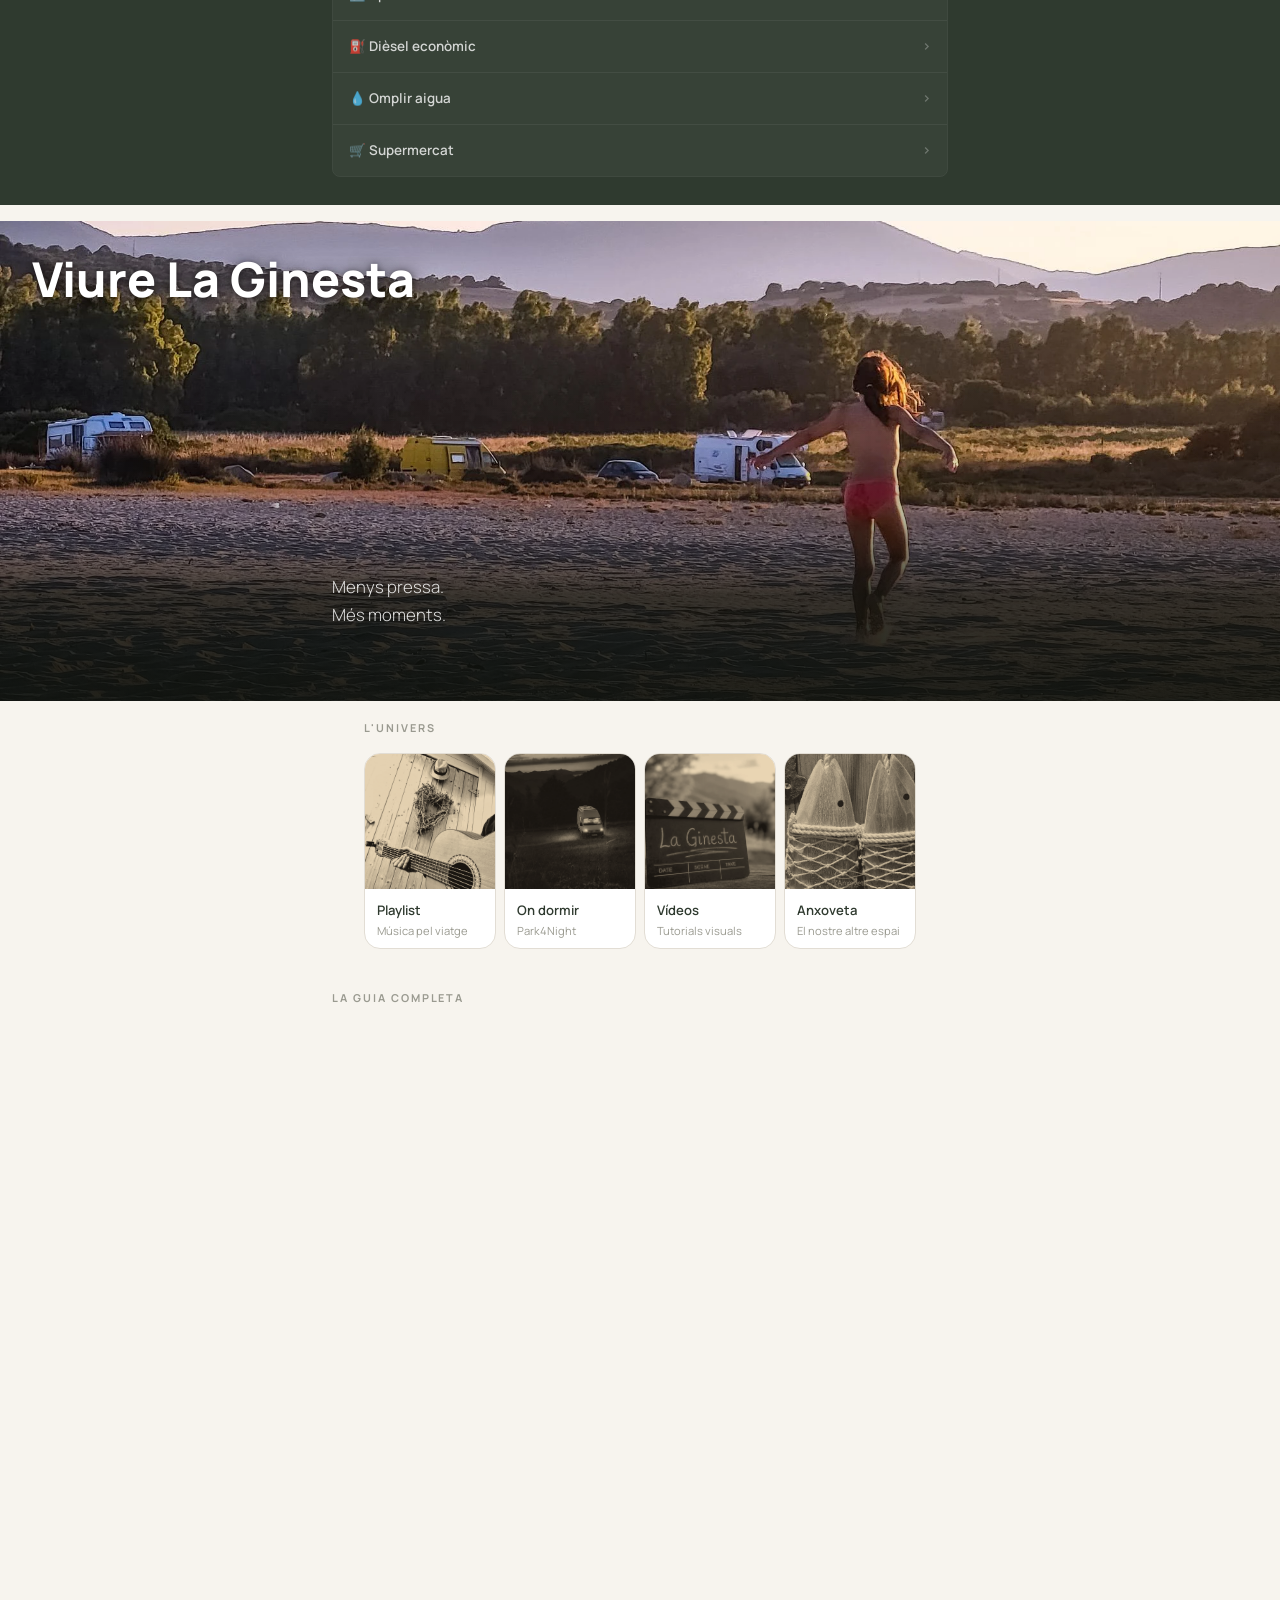
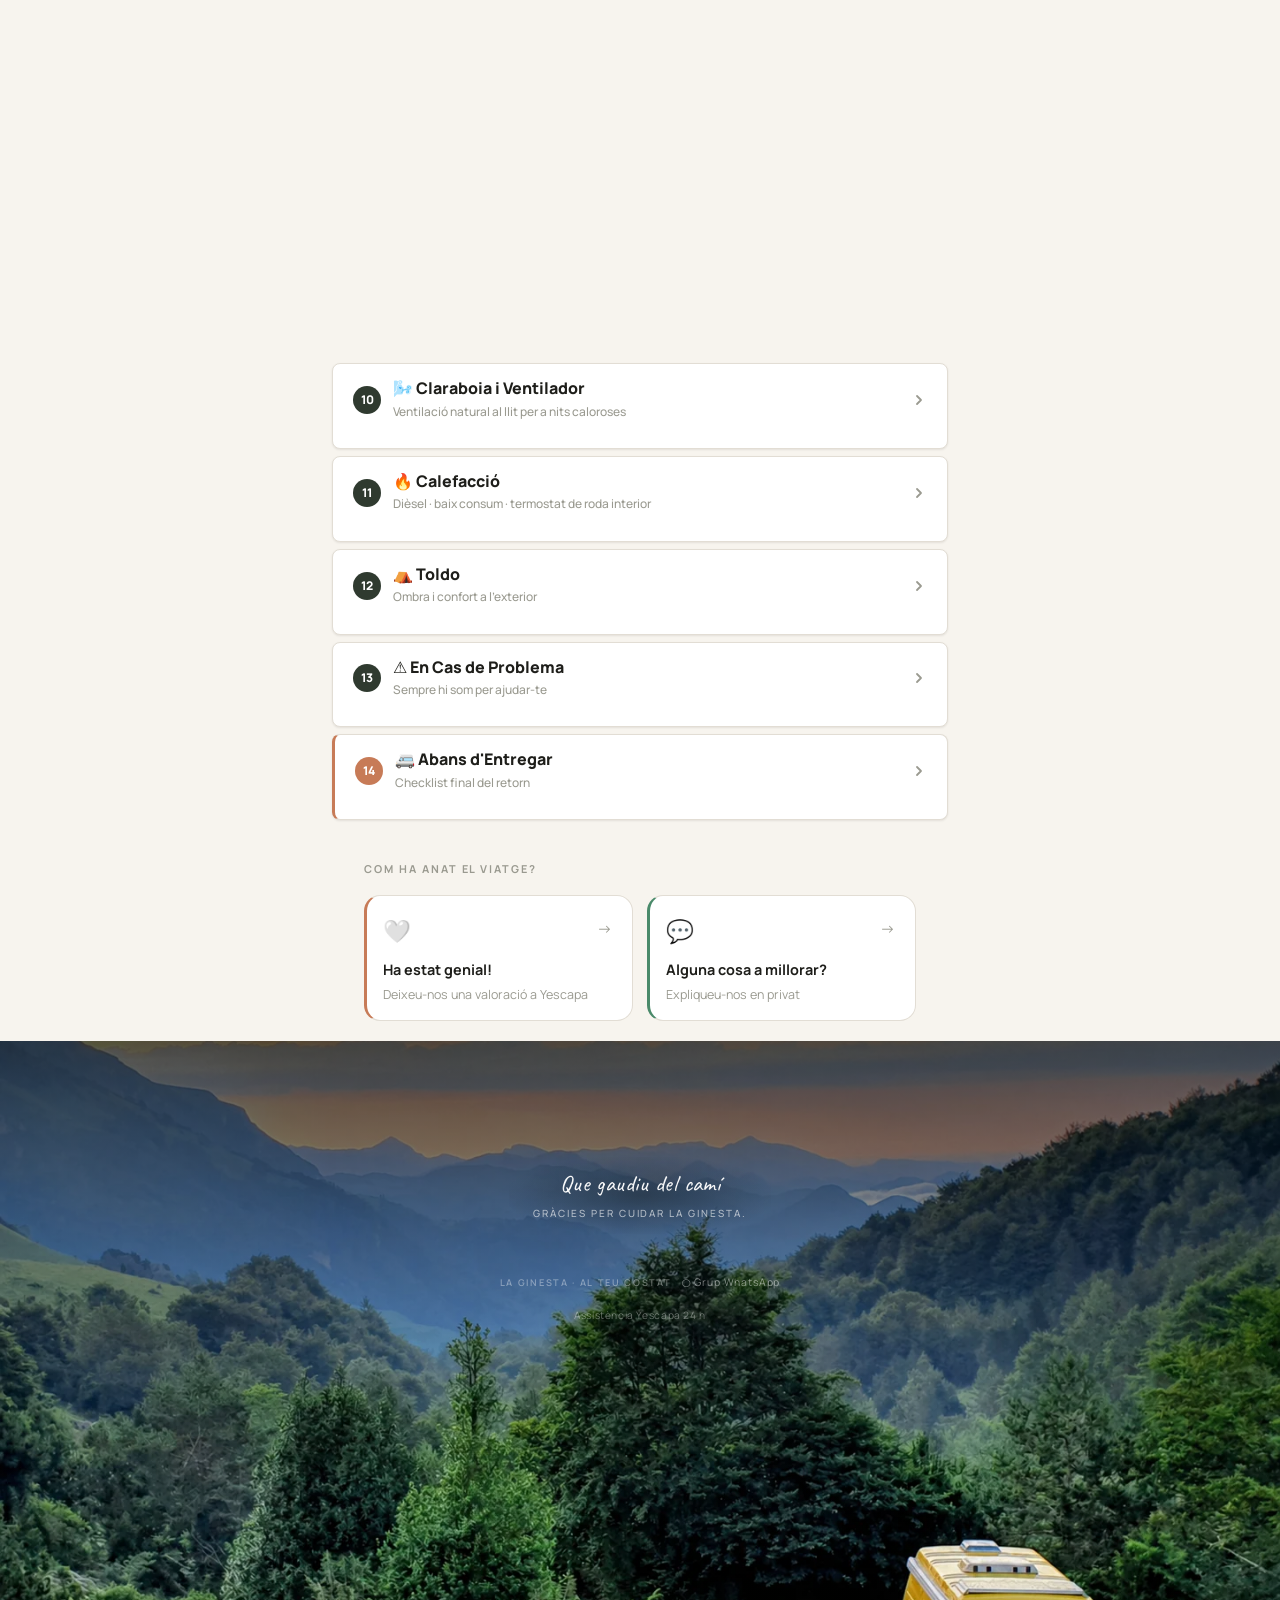
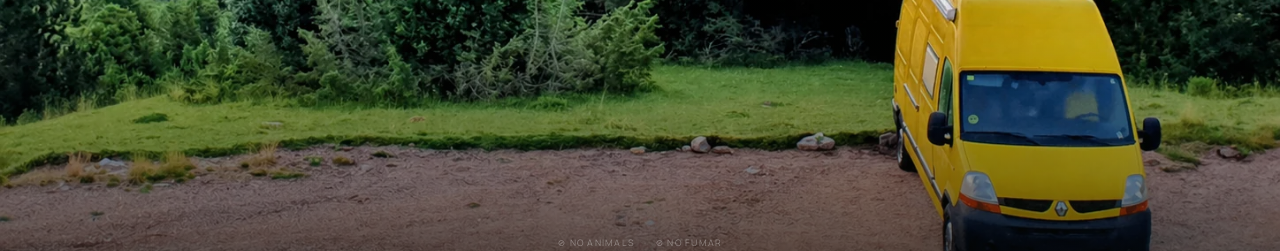
==== commit b0dceb8a: "Add Inici Ràpid link to main guide navigation Adds a prominent 'Inici Ràpid' entry (terracotta accen" ====
--- a/index.html
+++ b/index.html
@@ -112,6 +112,7 @@
   ═══════════════════════════════════════ -->
   <div class="pills-bar" id="pills-bar" role="navigation" aria-label="Seccions de la guia">
     <div class="pills-inner">
+      <a href="inici-rapid.html" class="pill pill-quick">🚀 Inici Ràpid</a>
       <a href="#s-rapida"     class="pill">⚡ Guia Ràpida</a>
       <a href="#s-mides"      class="pill">🚐 Mides</a>
       <a href="#s-arrencar"   class="pill">✅ Arrencar</a>
@@ -244,6 +245,7 @@
     <nav class="section-grid fade-in" aria-label="Índex de la guia">
       <p class="sec-label">LA GUIA</p>
       <div class="sg-grid">
+        <a href="inici-rapid.html" class="sg-item sg-item-quick"><span class="sg-icon">🚀</span><span class="sg-lbl">Inici Ràpid</span></a>
         <a href="#s-rapida"     class="sg-item"><span class="sg-icon">⚡</span><span class="sg-lbl">Guia Ràpida</span></a>
         <a href="#s-videos"     class="sg-item"><span class="sg-icon">🎥</span><span class="sg-lbl">Vídeos</span></a>
         <a href="#s-arrencar"   class="sg-item"><span class="sg-icon">✅</span><span class="sg-lbl">Arrencar</span></a>
--- a/style.css
+++ b/style.css
@@ -396,6 +396,16 @@
   color: #fff;
   border-color: var(--green-dark);
 }
+.pill-quick {
+  background: var(--terracotta-lt);
+  border-color: var(--terracotta);
+  color: var(--terracotta);
+}
+.pill-quick:hover {
+  background: var(--terracotta);
+  border-color: var(--terracotta);
+  color: #fff;
+}
 
 /* ─── WELCOME ────────────────────────────────── */
 .welcome {
@@ -1403,6 +1413,18 @@
   border-color: var(--green-mid);
   color: var(--green-dark);
 }
+.sg-item-quick {
+  grid-column: 1 / -1;
+  justify-content: center;
+  background: var(--terracotta-lt);
+  border-color: var(--terracotta);
+  color: var(--terracotta);
+}
+.sg-item-quick:hover {
+  background: var(--terracotta);
+  border-color: var(--terracotta);
+  color: #fff;
+}
 .sg-icon { font-size: .85rem; line-height: 1; }
 .sg-lbl  { font-size: .73rem; }
 
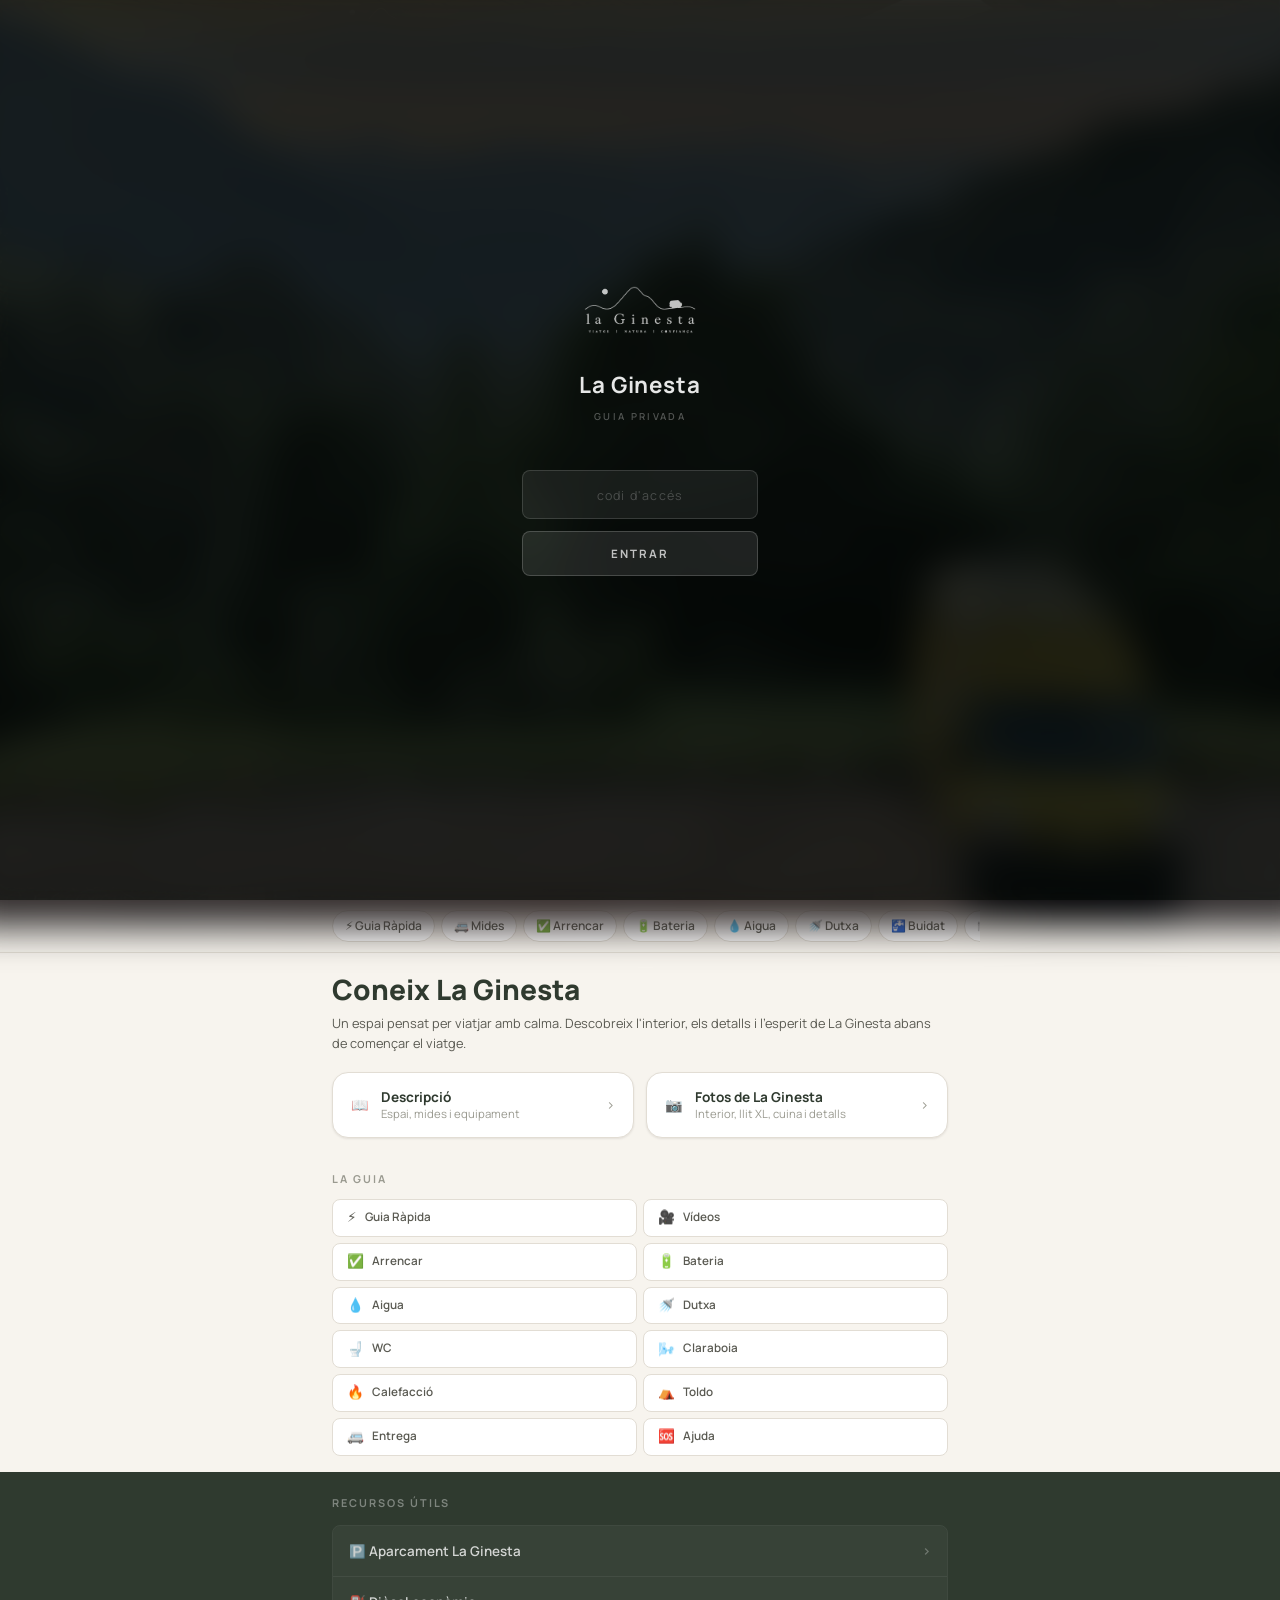
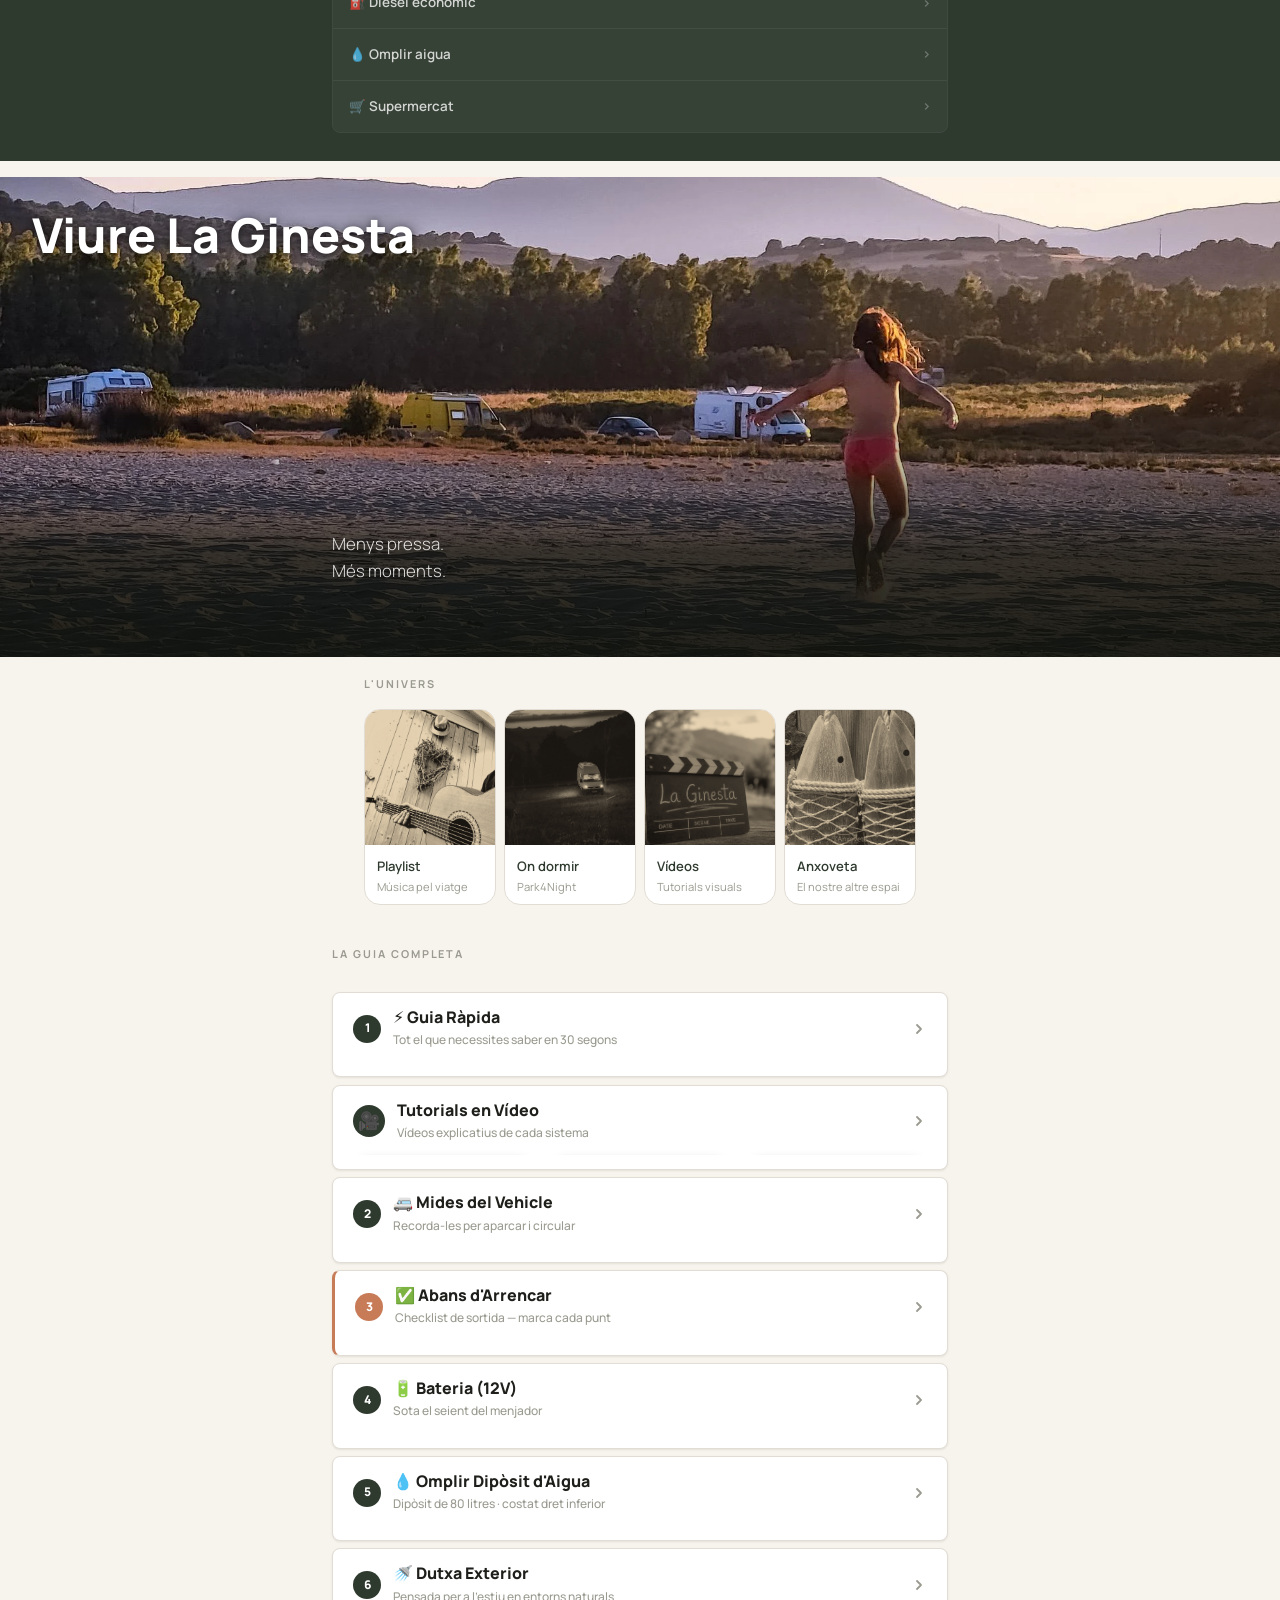
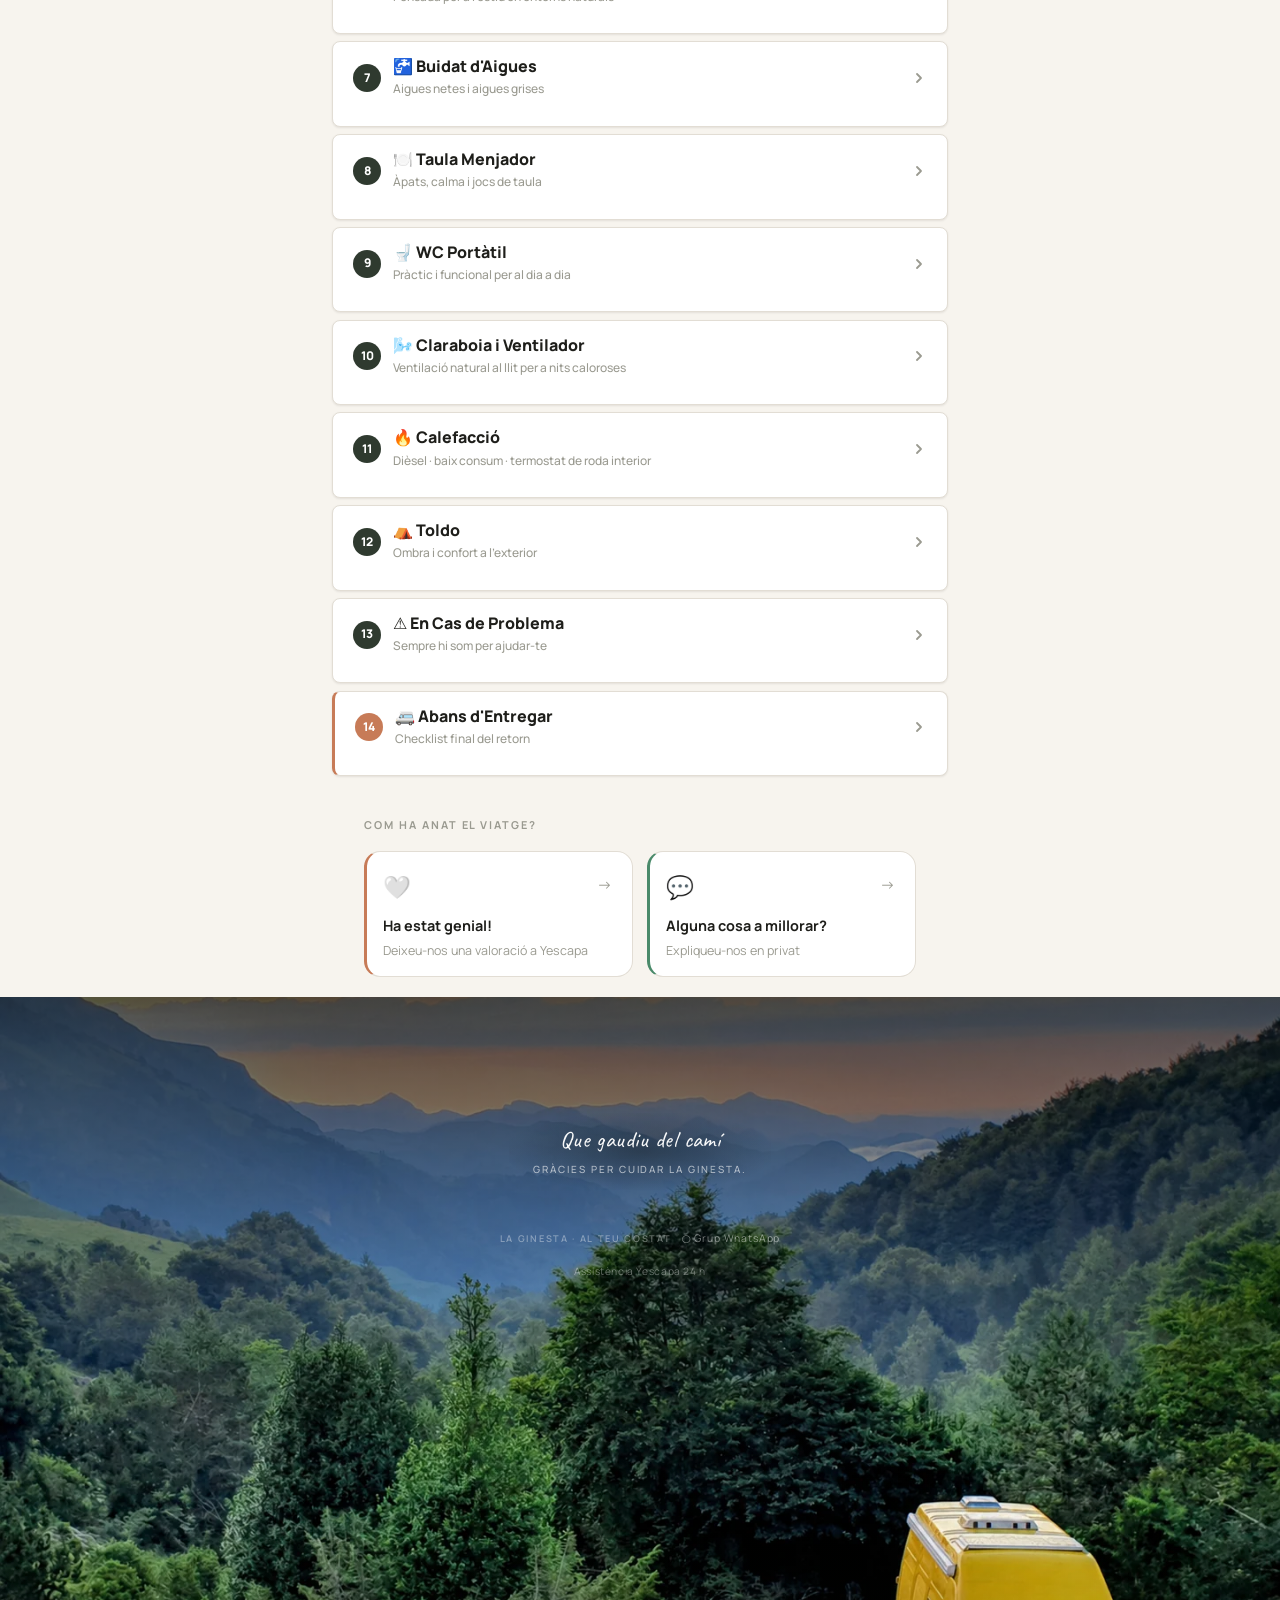
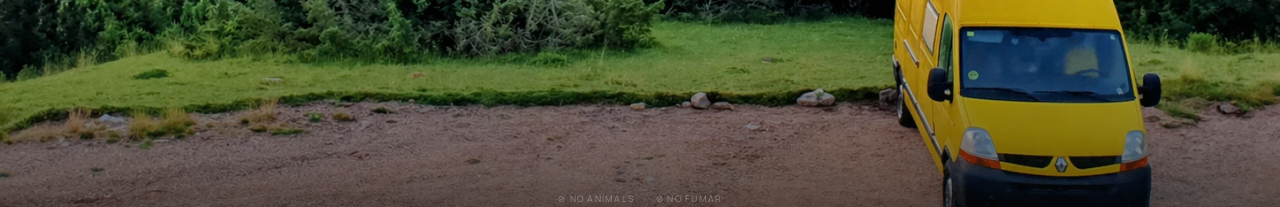
==== commit 652d4ba9: "Remove inici-rapid.html — keep single unified guide The quick-start was conceived as a physical prin" ====
--- a/index.html
+++ b/index.html
@@ -112,7 +112,6 @@
   ═══════════════════════════════════════ -->
   <div class="pills-bar" id="pills-bar" role="navigation" aria-label="Seccions de la guia">
     <div class="pills-inner">
-      <a href="inici-rapid.html" class="pill pill-quick">🚀 Inici Ràpid</a>
       <a href="#s-rapida"     class="pill">⚡ Guia Ràpida</a>
       <a href="#s-mides"      class="pill">🚐 Mides</a>
       <a href="#s-arrencar"   class="pill">✅ Arrencar</a>
@@ -245,7 +244,6 @@
     <nav class="section-grid fade-in" aria-label="Índex de la guia">
       <p class="sec-label">LA GUIA</p>
       <div class="sg-grid">
-        <a href="inici-rapid.html" class="sg-item sg-item-quick"><span class="sg-icon">🚀</span><span class="sg-lbl">Inici Ràpid</span></a>
         <a href="#s-rapida"     class="sg-item"><span class="sg-icon">⚡</span><span class="sg-lbl">Guia Ràpida</span></a>
         <a href="#s-videos"     class="sg-item"><span class="sg-icon">🎥</span><span class="sg-lbl">Vídeos</span></a>
         <a href="#s-arrencar"   class="sg-item"><span class="sg-icon">✅</span><span class="sg-lbl">Arrencar</span></a>
--- a/style.css
+++ b/style.css
@@ -396,16 +396,6 @@
   color: #fff;
   border-color: var(--green-dark);
 }
-.pill-quick {
-  background: var(--terracotta-lt);
-  border-color: var(--terracotta);
-  color: var(--terracotta);
-}
-.pill-quick:hover {
-  background: var(--terracotta);
-  border-color: var(--terracotta);
-  color: #fff;
-}
 
 /* ─── WELCOME ────────────────────────────────── */
 .welcome {
@@ -1413,18 +1403,6 @@
   border-color: var(--green-mid);
   color: var(--green-dark);
 }
-.sg-item-quick {
-  grid-column: 1 / -1;
-  justify-content: center;
-  background: var(--terracotta-lt);
-  border-color: var(--terracotta);
-  color: var(--terracotta);
-}
-.sg-item-quick:hover {
-  background: var(--terracotta);
-  border-color: var(--terracotta);
-  color: #fff;
-}
 .sg-icon { font-size: .85rem; line-height: 1; }
 .sg-lbl  { font-size: .73rem; }
 
